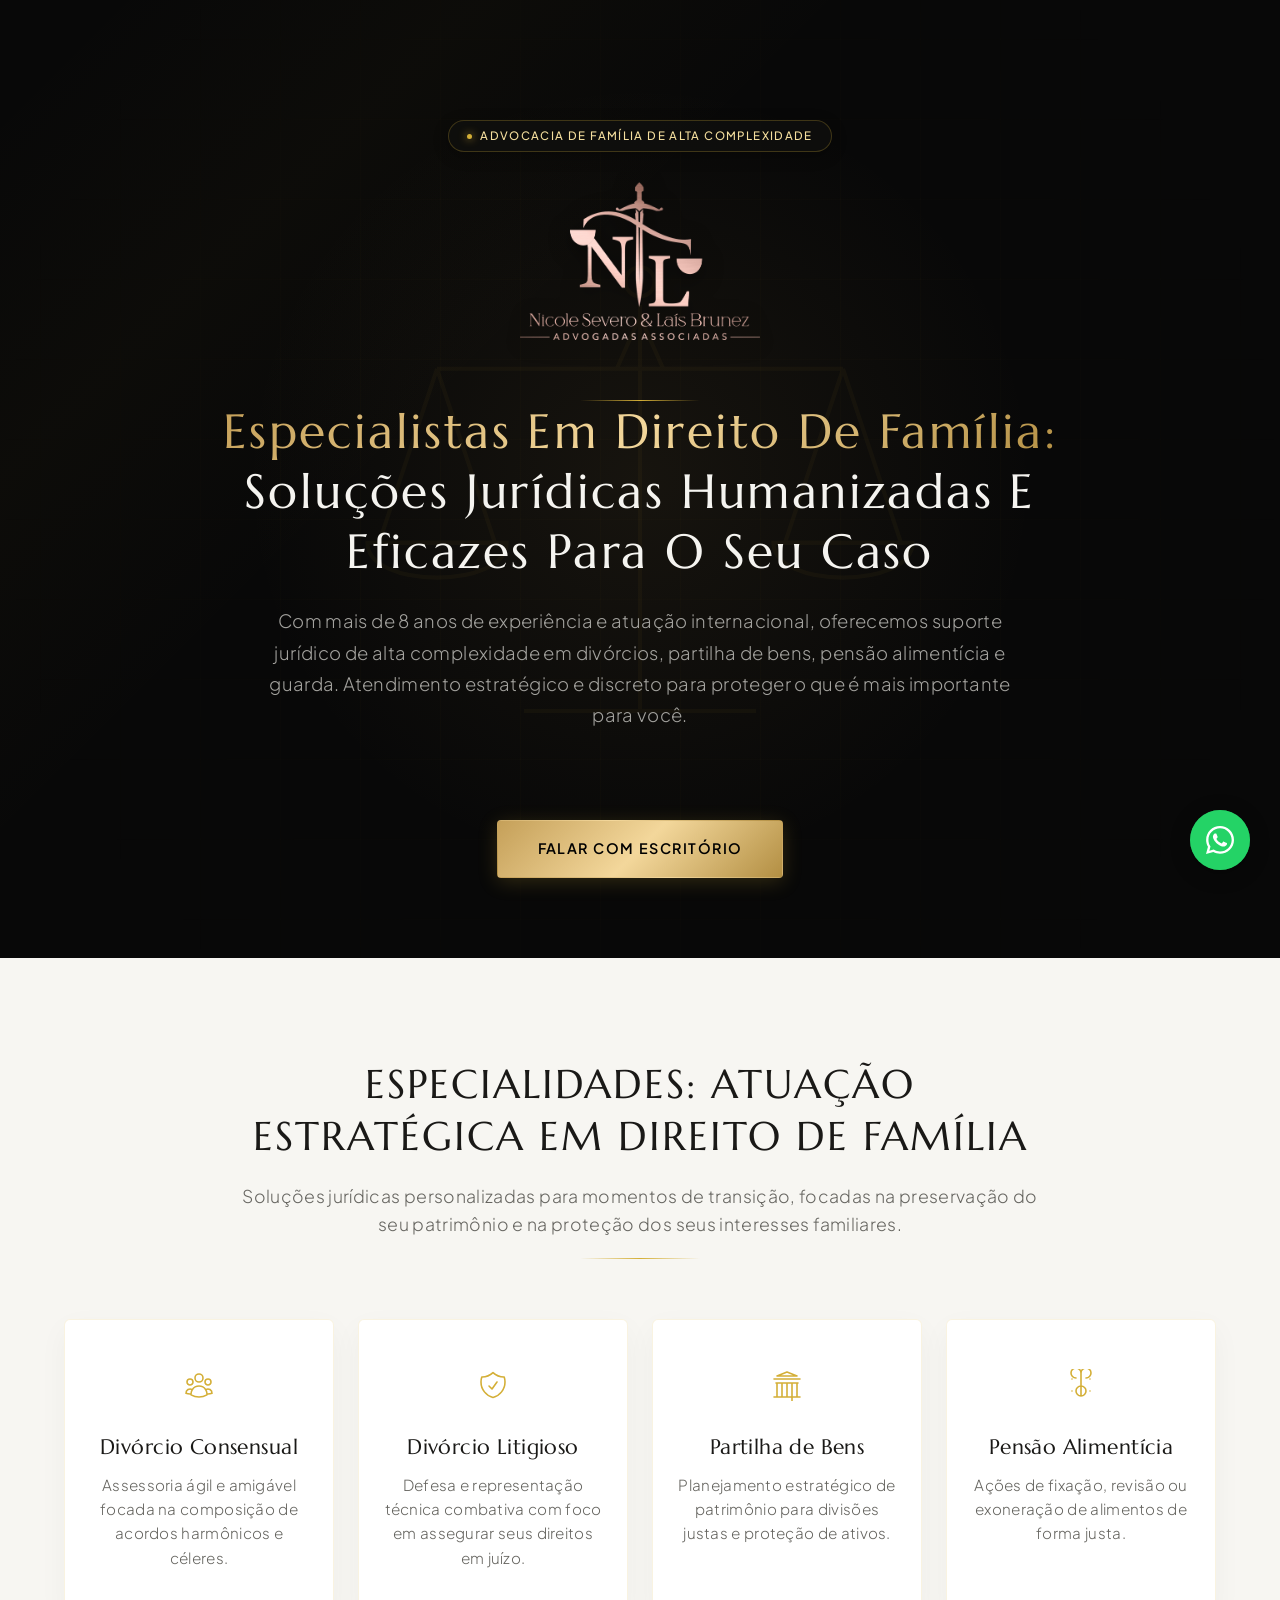
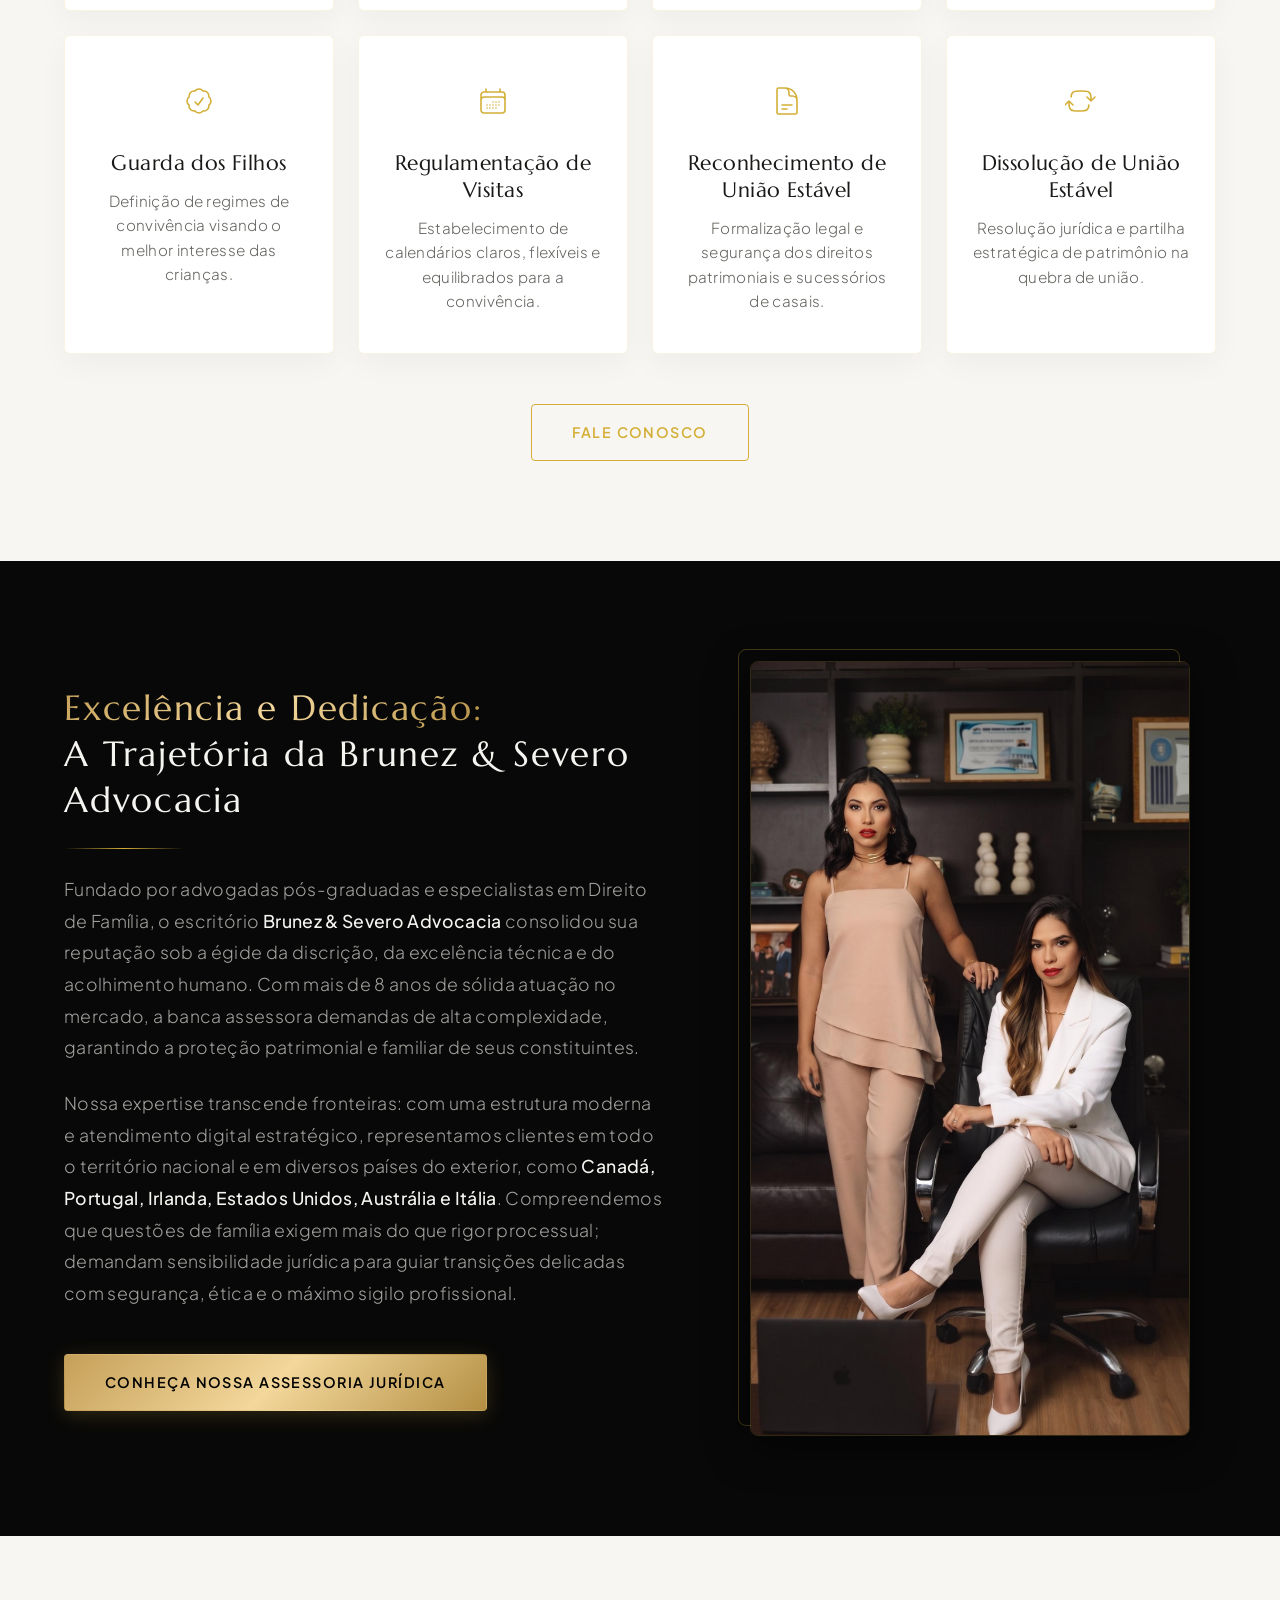
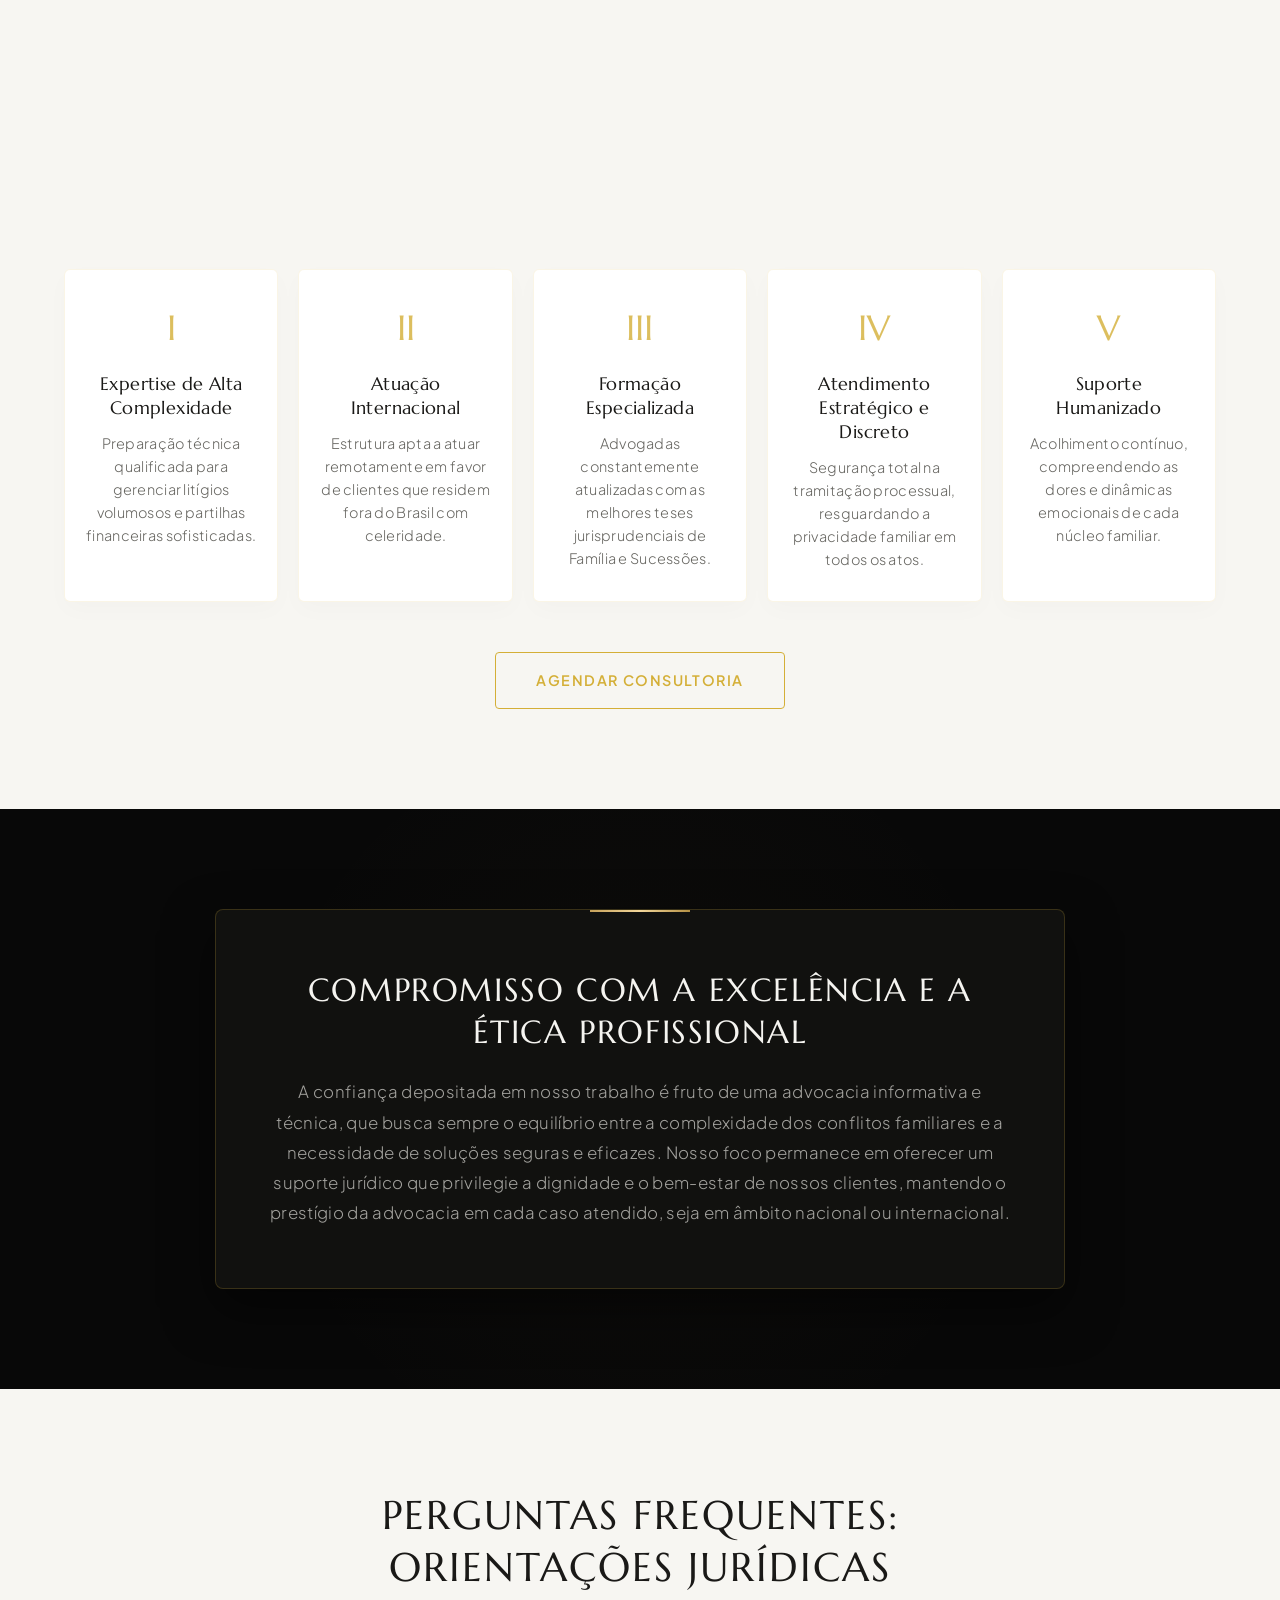
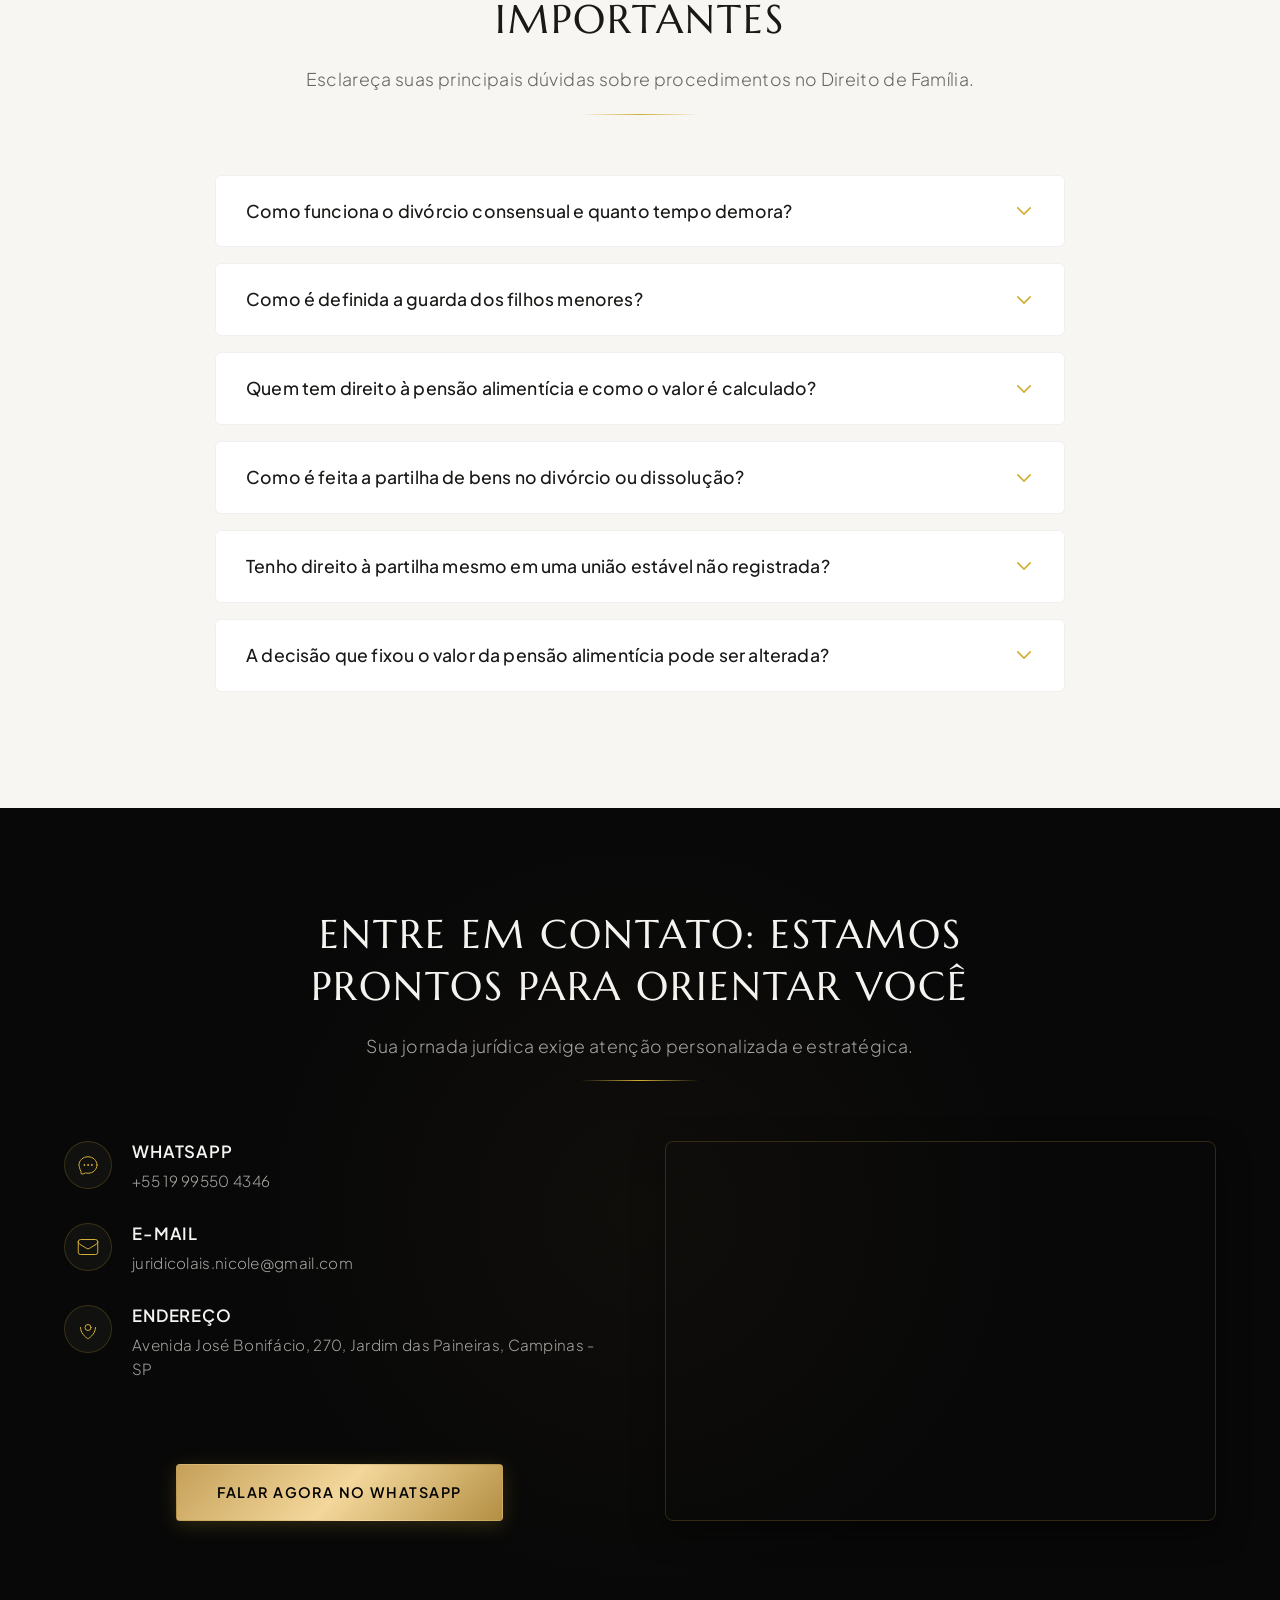
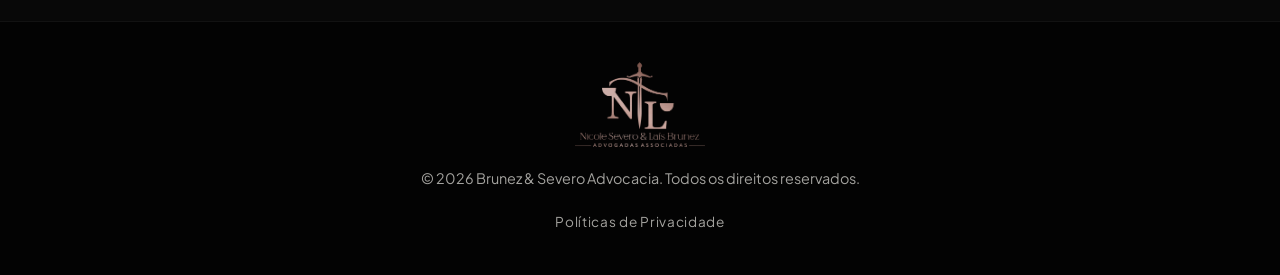
==== index.html @ 02da4830 "Add files via upload" ====
<!DOCTYPE html>
<html lang="pt-BR">
<head>
  <meta charset="UTF-8">
  <meta name="viewport" content="width=device-width, initial-scale=1.0, maximum-scale=5.0">
  <title>Brunez & Severo Advocacia | Especialistas em Direito de Família</title>
  
  <!-- SEO Metadata -->
  <meta name="description" content="Escritório de advocacia boutique Brunez & Severo. Especialistas em Direito de Família de alta complexidade. Atuação nacional e internacional em divórcios, partilha de bens, pensão e guarda. Atendimento estratégico e discreto.">
  <meta name="keywords" content="advocacia familia campinas, divorcio consensual, divorcio litigioso, partilha de bens, pensao alimenticia, guarda compartilhada, uniao estavel, bruneze e severo advocacia">
  <meta name="author" content="Brunez & Severo Advocacia">
  <meta name="robots" content="index, follow">
  
  <!-- Open Graph / Facebook -->
  <meta property="og:type" content="website">
  <meta property="og:url" content="https://brunezesevero.com.br/">
  <meta property="og:title" content="Brunez & Severo Advocacia | Especialistas em Direito de Família">
  <meta property="og:description" content="Assessoria jurídica premium e humanizada em Direito de Família. Proteção patrimonial, divórcios e guarda com atendimento estratégico e internacional.">
  <meta property="og:image" content="logo.png">

  <!-- Twitter -->
  <meta name="twitter:card" content="summary_large_image">
  <meta name="twitter:title" content="Brunez & Severo Advocacia | Especialistas em Direito de Família">
  <meta name="twitter:description" content="Assessoria jurídica premium e humanizada em Direito de Família. Proteção patrimonial, divórcios e guarda com atendimento estratégico e internacional.">
  <meta name="twitter:image" content="logo.png">

  <!-- Stylesheets -->
  <link rel="stylesheet" href="style.css">
  
  <!-- Favicon -->
  <link rel="icon" type="image/png" href="logo.png">
</head>
<body>

  <main>
    <!-- DOBRA 1: HERO (Fundo Escuro) -->
    <section class="hero-section section-dark" id="hero">
      <div class="hero-glow"></div>
      <div class="hero-grid"></div>
      <div class="hero-shiner"></div>
      
      <!-- Balança da Justiça minimalista em background -->
      <div class="hero-scale-container" aria-hidden="true">
        <svg class="hero-scale-svg" viewBox="0 0 100 100" fill="none" stroke="currentColor" xmlns="http://www.w3.org/2000/svg">
          <path d="M30 85 H70" />
          <path d="M50 85 V15" />
          <circle cx="50" cy="11" r="2.5" />
          <path d="M15 26 H85" />
          <path d="M46 26 L50 17 L54 26" />
          <!-- Left Scale -->
          <path d="M15 26 L5 56 H25 L15 26" />
          <path d="M3 56 C3 64, 27 64, 27 56 Z" />
          <!-- Right Scale -->
          <path d="M85 26 L75 56 H95 L85 26" />
          <path d="M73 56 C73 64, 97 64, 97 56 Z" />
        </svg>
      </div>

      <!-- Partículas douradas flutuando -->
      <div class="particles-container" aria-hidden="true">
        <div class="particle" style="left: 8%; width: 2.5px; height: 2.5px; animation-duration: 11s; animation-delay: 0s;"></div>
        <div class="particle" style="left: 18%; width: 3.5px; height: 3.5px; animation-duration: 14s; animation-delay: 1.5s;"></div>
        <div class="particle" style="left: 33%; width: 2px; height: 2px; animation-duration: 8s; animation-delay: 0.5s;"></div>
        <div class="particle" style="left: 48%; width: 3px; height: 3px; animation-duration: 12s; animation-delay: 4s;"></div>
        <div class="particle" style="left: 63%; width: 4.5px; height: 4.5px; animation-duration: 17s; animation-delay: 2.5s;"></div>
        <div class="particle" style="left: 78%; width: 2px; height: 2px; animation-duration: 9s; animation-delay: 0.2s;"></div>
        <div class="particle" style="left: 88%; width: 3.5px; height: 3.5px; animation-duration: 15s; animation-delay: 3.2s;"></div>
        <div class="particle" style="left: 13%; width: 2.5px; height: 2.5px; animation-duration: 10s; animation-delay: 5s;"></div>
        <div class="particle" style="left: 43%; width: 4px; height: 4px; animation-duration: 13s; animation-delay: 1s;"></div>
        <div class="particle" style="left: 73%; width: 3px; height: 3px; animation-duration: 14s; animation-delay: 6s;"></div>
      </div>
      
      <div class="container hero-content scroll-reveal">
        <div class="hero-badge">Advocacia de Família de Alta Complexidade</div>
        
        <img src="logo.png" alt="Logotipo Brunez & Severo Advocacia" class="hero-logo" width="240" height="240">
        
        <div class="premium-divider"></div>
        
        <h1 class="mt-4"><span class="gradient-text">Especialistas em Direito de Família:</span><br>Soluções Jurídicas Humanizadas e Eficazes para o Seu Caso</h1>
        
        <p class="hero-subheadline">
          Com mais de 8 anos de experiência e atuação internacional, oferecemos suporte jurídico de alta complexidade em divórcios, partilha de bens, pensão alimentícia e guarda. Atendimento estratégico e discreto para proteger o que é mais importante para você.
        </p>
        
        <div class="cta-container">
          <a href="https://api.whatsapp.com/send?phone=5519995504346&text=Ol%C3%A1,%20vim%20pelo%20Google%20e%20gostaria%20de%20falar%20com%20um%20especialista%20em%20Direito%20de%20Fam%C3%ADlia" class="btn-premium btn-gold" id="btn-hero-cta" target="_blank" rel="noopener">Falar com Escritório</a>
        </div>
      </div>
    </section>

    <!-- DOBRA 2: SERVIÇOS (Fundo Claro/Sutil) -->
    <section class="section-light" id="servicos">
      <div class="container">
        <div class="section-header scroll-reveal">
          <h2>Especialidades: Atuação Estratégica em Direito de Família</h2>
          <p>Soluções jurídicas personalizadas para momentos de transição, focadas na preservação do seu patrimônio e na proteção dos seus interesses familiares.</p>
          <div class="premium-divider"></div>
        </div>
        
        <div class="services-grid">
          <!-- Card 1: Divórcio Consensual -->
          <div class="card-premium scroll-reveal delay-100">
            <div class="card-icon" aria-hidden="true">
              <!-- Icone Handshake / Acordo -->
              <svg xmlns="http://www.w3.org/2000/svg" fill="none" viewBox="0 0 24 24" stroke="currentColor">
                <path stroke-linecap="round" stroke-linejoin="round" d="M18 18.72a9.094 9.094 0 003.741-.479 3 3 0 00-4.682-2.72m.94 3.198l.001.031c0 .225-.012.447-.037.666A11.944 11.944 0 0112 21c-2.17 0-4.207-.576-5.963-1.584A6.062 6.062 0 016 18.719m12 0a5.971 5.971 0 00-.941-3.197m0 0A5.995 5.995 0 0012 12.75a5.995 5.995 0 00-5.058 2.772m0 0a3 3 0 00-4.681 2.72 8.986 8.986 0 003.74.477m.94-3.197a5.971 5.971 0 00-.94 3.197M15 6.75a3 3 0 11-6 0 3 3 0 016 0zm6 3a2.25 2.25 0 11-4.5 0 2.25 2.25 0 014.5 0zm-13.5 0a2.25 2.25 0 11-4.5 0 2.25 2.25 0 014.5 0z" />
              </svg>
            </div>
            <h3>Divórcio Consensual</h3>
            <p>Assessoria ágil e amigável focada na composição de acordos harmônicos e céleres.</p>
          </div>
          
          <!-- Card 2: Divórcio Litigioso -->
          <div class="card-premium scroll-reveal delay-200">
            <div class="card-icon" aria-hidden="true">
              <!-- Icone Escudo / Combate -->
              <svg xmlns="http://www.w3.org/2000/svg" fill="none" viewBox="0 0 24 24" stroke="currentColor">
                <path stroke-linecap="round" stroke-linejoin="round" d="M9 12.75L11.25 15 15 9.75m-3-7.036A11.959 11.959 0 013.598 6 11.99 11.99 0 003 9.749c0 5.592 3.824 10.29 9 11.623 5.176-1.332 9-6.03 9-11.622 0-1.31-.21-2.571-.598-3.751A11.956 11.956 0 0112 2.714z" />
              </svg>
            </div>
            <h3>Divórcio Litigioso</h3>
            <p>Defesa e representação técnica combativa com foco em assegurar seus direitos em juízo.</p>
          </div>
          
          <!-- Card 3: Partilha de Bens -->
          <div class="card-premium scroll-reveal delay-300">
            <div class="card-icon" aria-hidden="true">
              <!-- Icone Patrimonio -->
              <svg xmlns="http://www.w3.org/2000/svg" fill="none" viewBox="0 0 24 24" stroke="currentColor">
                <path stroke-linecap="round" stroke-linejoin="round" d="M2.25 21h19.5m-18-10.5h16.5M2.25 7.5h19.5M4.5 21V10.5m15 10.5V10.5M8.25 21V10.5M12 21V10.5m3.75 21V10.5m3.75-5.25L12 2.25 4.5 5.25v.03H19.5v-.03z" />
              </svg>
            </div>
            <h3>Partilha de Bens</h3>
            <p>Planejamento estratégico de patrimônio para divisões justas e proteção de ativos.</p>
          </div>
          
          <!-- Card 4: Pensão Alimentícia -->
          <div class="card-premium scroll-reveal delay-400">
            <div class="card-icon" aria-hidden="true">
              <!-- Icone Balança de Direitos -->
              <svg xmlns="http://www.w3.org/2000/svg" fill="none" viewBox="0 0 24 24" stroke="currentColor">
                <path stroke-linecap="round" stroke-linejoin="round" d="M12 3v17.25m0-17.25a3.75 3.75 0 113.75 3.75M12 3a3.75 3.75 0 10-3.75 3.75M12 20.25a3.75 3.75 0 113.75-3.75M12 20.25a3.75 3.75 0 10-3.75-3.75M18.75 7.5h.008v.008h-.008V7.5zm0 9h.008v.008h-.008v-.008zM5.25 7.5h.008v.008H5.25V7.5zm0 9h.008v.008H5.25v-.008z" />
              </svg>
            </div>
            <h3>Pensão Alimentícia</h3>
            <p>Ações de fixação, revisão ou exoneração de alimentos de forma justa.</p>
          </div>
          
          <!-- Card 5: Guarda dos Filhos -->
          <div class="card-premium scroll-reveal delay-100">
            <div class="card-icon" aria-hidden="true">
              <!-- Icone Guarda / Protecao -->
              <svg xmlns="http://www.w3.org/2000/svg" fill="none" viewBox="0 0 24 24" stroke="currentColor">
                <path stroke-linecap="round" stroke-linejoin="round" d="M9 12.75L11.25 15 15 9.75M21 12c0 1.268-.63 2.39-1.593 3.068a3.745 3.745 0 01-1.043 3.296 3.745 3.745 0 01-3.296 1.043A3.745 3.745 0 0112 21c-1.268 0-2.39-.63-3.068-1.593a3.746 3.746 0 01-3.296-1.043 3.745 3.745 0 01-1.043-3.296A3.745 3.745 0 013 12c0-1.268.63-2.39 1.593-3.068a3.745 3.745 0 011.043-3.296 3.746 3.746 0 013.296-1.043A3.746 3.746 0 0112 3c1.268 0 2.39.63 3.068 1.593a3.746 3.746 0 013.296 1.043 3.746 3.746 0 011.043 3.296A3.745 3.745 0 0121 12z" />
              </svg>
            </div>
            <h3>Guarda dos Filhos</h3>
            <p>Definição de regimes de convivência visando o melhor interesse das crianças.</p>
          </div>
          
          <!-- Card 6: Regulamentação de Visitas -->
          <div class="card-premium scroll-reveal delay-200">
            <div class="card-icon" aria-hidden="true">
              <!-- Icone Calendario -->
              <svg xmlns="http://www.w3.org/2000/svg" fill="none" viewBox="0 0 24 24" stroke="currentColor">
                <path stroke-linecap="round" stroke-linejoin="round" d="M6.75 3v2.25M17.25 3v2.25M3 18.75V7.5a2.25 2.25 0 012.25-2.25h13.5A2.25 2.25 0 0121 7.5v11.25m-18 0A2.25 2.25 0 005.25 21h13.5A2.25 2.25 0 0021 18.75m-18 0v-7.5A2.25 2.25 0 015.25 9h13.5A2.25 2.25 0 0121 11.25v7.5m-9-6h.008v.008H12v-.008zM12 15h.008v.008H12V15zm0 2.25h.008v.008H12v-.008zM9.75 15h.008v.008H9.75V15zm0 2.25h.008v.008H9.75v-.008zM7.5 15h.008v.008H7.5V15zm0 2.25h.008v.008H7.5v-.008zm6.75-4.5h.008v.008h-.008v-.008zm0 2.25h.008v.008h-.008V15zm0 2.25h.008v.008h-.008v-.008zm2.25-4.5h.008v.008H16.5v-.008zm0 2.25h.008v.008H16.5V15z" />
              </svg>
            </div>
            <h3>Regulamentação de Visitas</h3>
            <p>Estabelecimento de calendários claros, flexíveis e equilibrados para a convivência.</p>
          </div>
          
          <!-- Card 7: Reconhecimento de União Estável -->
          <div class="card-premium scroll-reveal delay-300">
            <div class="card-icon" aria-hidden="true">
              <!-- Icone Documento Dourado -->
              <svg xmlns="http://www.w3.org/2000/svg" fill="none" viewBox="0 0 24 24" stroke="currentColor">
                <path stroke-linecap="round" stroke-linejoin="round" d="M19.5 14.25v-2.625a3.375 3.375 0 00-3.375-3.375h-1.5A1.125 1.125 0 0113.5 7.125v-1.5a3.375 3.375 0 00-3.375-3.375H8.25m0 12.75h7.5m-7.5 3H12M10.5 2.25H5.625c-.621 0-1.125.504-1.125 1.125v17.25c0 .621.504 1.125 1.125 1.125h12.75c.621 0 1.125-.504 1.125-1.125V11.25a9 9 0 00-9-9z" />
              </svg>
            </div>
            <h3>Reconhecimento de União Estável</h3>
            <p>Formalização legal e segurança dos direitos patrimoniais e sucessórios de casais.</p>
          </div>
          
          <!-- Card 8: Dissolução de União Estável -->
          <div class="card-premium scroll-reveal delay-400">
            <div class="card-icon" aria-hidden="true">
              <!-- Icone Documento Divisao -->
              <svg xmlns="http://www.w3.org/2000/svg" fill="none" viewBox="0 0 24 24" stroke="currentColor">
                <path stroke-linecap="round" stroke-linejoin="round" d="M19.5 12c0-1.232-.046-2.453-.138-3.662a4.006 4.006 0 00-3.7-3.7 48.656 48.656 0 00-7.324 0 4.006 4.006 0 00-3.7 3.7c-.017.22-.032.441-.046.662M19.5 12l3-3m-3 3l-3-3M3 12c0 1.232.046 2.453.138 3.662a4.006 4.006 0 003.7 3.7 48.656 48.656 0 007.324 0 4.006 4.006 0 003.7-3.7c.017-.22.032-.441.046-.662M3 12l-3 3m3-3l3 3" />
              </svg>
            </div>
            <h3>Dissolução de União Estável</h3>
            <p>Resolução jurídica e partilha estratégica de patrimônio na quebra de união.</p>
          </div>
        </div>
        
        <div class="cta-container scroll-reveal">
          <a href="https://api.whatsapp.com/send?phone=5519995504346&text=Ol%C3%A1,%20vim%20pelo%20Google%20e%20gostaria%20de%20falar%20com%20um%20especialista%20em%20Direito%20de%20Fam%C3%ADlia" class="btn-premium btn-outline-gold" id="btn-servicos-cta" target="_blank" rel="noopener">Fale Conosco</a>
        </div>
      </div>
    </section>

    <!-- DOBRA 3: SOBRE O ESCRITÓRIO (Fundo Escuro) -->
    <section class="section-dark" id="sobre">
      <div class="container">
        <div class="about-wrapper">
          <div class="about-text scroll-reveal">
            <h2 class="text-left" style="text-align: left; font-size: 2.2rem; margin-bottom: 24px;">
              <span class="gradient-text">Excelência e Dedicação:</span><br>A Trajetória da Brunez & Severo Advocacia
            </h2>
            <div class="premium-divider" style="margin-left: 0;"></div>
            <br>
            <p>
              Fundado por advogadas pós-graduadas e especialistas em Direito de Família, o escritório <strong>Brunez & Severo Advocacia</strong> consolidou sua reputação sob a égide da discrição, da excelência técnica e do acolhimento humano. Com mais de 8 anos de sólida atuação no mercado, a banca assessora demandas de alta complexidade, garantindo a proteção patrimonial e familiar de seus constituintes.
            </p>
            <p>
              Nossa expertise transcende fronteiras: com uma estrutura moderna e atendimento digital estratégico, representamos clientes em todo o território nacional e em diversos países do exterior, como <strong>Canadá, Portugal, Irlanda, Estados Unidos, Austrália e Itália</strong>. Compreendemos que questões de família exigem mais do que rigor processual; demandam sensibilidade jurídica para guiar transições delicadas com segurança, ética e o máximo sigilo profissional.
            </p>
            
            <a href="https://api.whatsapp.com/send?phone=5519995504346&text=Ol%C3%A1,%20vim%20pelo%20Google%20e%20gostaria%20de%20falar%20com%20um%20especialista%20em%20Direito%20de%20Fam%C3%ADlia" class="btn-premium btn-gold" id="btn-sobre-cta" style="margin-top: 20px;" target="_blank" rel="noopener">Conheça Nossa Assessoria Jurídica</a>
          </div>
          
          <div class="about-image-container scroll-reveal">
            <div class="about-image-frame">
              <img src="advogadas.png" alt="Foto das advogadas Dra. Nicole Severo e Dra. Laís Brunez" loading="lazy">
            </div>
          </div>
        </div>
      </div>
    </section>

    <!-- DOBRA 4: DIFERENCIAIS (Fundo Claro/Sutil) -->
    <section class="section-light" id="diferenciais">
      <div class="container">
        <div class="section-header scroll-reveal">
          <h2>Por que escolher a Brunez & Severo Advocacia?</h2>
          <p>Uma estrutura focada na excelência, discrição e agilidade.</p>
          <div class="premium-divider"></div>
        </div>
        
        <div class="differentials-grid">
          <!-- Item 1: Expertise de Alta Complexidade -->
          <div class="differential-card scroll-reveal delay-100">
            <span class="diff-number" aria-hidden="true">I</span>
            <h3>Expertise de Alta Complexidade</h3>
            <p>Preparação técnica qualificada para gerenciar litígios volumosos e partilhas financeiras sofisticadas.</p>
          </div>
          
          <!-- Item 2: Atuação Internacional -->
          <div class="differential-card scroll-reveal delay-200">
            <span class="diff-number" aria-hidden="true">II</span>
            <h3>Atuação Internacional</h3>
            <p>Estrutura apta a atuar remotamente em favor de clientes que residem fora do Brasil com celeridade.</p>
          </div>
          
          <!-- Item 3: Formação Especializada -->
          <div class="differential-card scroll-reveal delay-300">
            <span class="diff-number" aria-hidden="true">III</span>
            <h3>Formação Especializada</h3>
            <p>Advogadas constantemente atualizadas com as melhores teses jurisprudenciais de Família e Sucessões.</p>
          </div>
          
          <!-- Item 4: Atendimento Discreto -->
          <div class="differential-card scroll-reveal delay-400">
            <span class="diff-number" aria-hidden="true">IV</span>
            <h3>Atendimento Estratégico e Discreto</h3>
            <p>Segurança total na tramitação processual, resguardando a privacidade familiar em todos os atos.</p>
          </div>
          
          <!-- Item 5: Suporte Humanizado -->
          <div class="differential-card scroll-reveal delay-500">
            <span class="diff-number" aria-hidden="true">V</span>
            <h3>Suporte Humanizado</h3>
            <p>Acolhimento contínuo, compreendendo as dores e dinâmicas emocionais de cada núcleo familiar.</p>
          </div>
        </div>
        
        <div class="cta-container scroll-reveal">
          <a href="https://api.whatsapp.com/send?phone=5519995504346&text=Ol%C3%A1,%20vim%20pelo%20Google%20e%20gostaria%20de%20falar%20com%20um%20especialista%20em%20Direito%20de%20Fam%C3%ADlia" class="btn-premium btn-outline-gold" id="btn-diferenciais-cta" target="_blank" rel="noopener">Agendar Consultoria</a>
        </div>
      </div>
    </section>

    <!-- DOBRA 5: PROVA SOCIAL (Fundo Escuro) -->
    <section class="social-proof-section section-dark" id="prova-social">
      <div class="hero-glow" style="opacity: 0.4;"></div>
      <div class="container social-proof-content scroll-reveal">
        <div class="manifesto-box">
          <h2>Compromisso com a Excelência e a Ética Profissional</h2>
          <p>
            A confiança depositada em nosso trabalho é fruto de uma advocacia informativa e técnica, que busca sempre o equilíbrio entre a complexidade dos conflitos familiares e a necessidade de soluções seguras e eficazes. Nosso foco permanece em oferecer um suporte jurídico que privilegie a dignidade e o bem-estar de nossos clientes, mantendo o prestígio da advocacia em cada caso atendido, seja em âmbito nacional ou internacional.
          </p>
        </div>
      </div>
    </section>

    <!-- DOBRA 6: FAQ (Fundo Claro/Sutil) -->
    <section class="section-light" id="faq">
      <div class="container">
        <div class="section-header scroll-reveal">
          <h2>Perguntas Frequentes: Orientações Jurídicas Importantes</h2>
          <p>Esclareça suas principais dúvidas sobre procedimentos no Direito de Família.</p>
          <div class="premium-divider"></div>
        </div>
        
        <div class="faq-container">
          <!-- FAQ 1 -->
          <div class="faq-item scroll-reveal delay-100">
            <button class="faq-trigger" aria-expanded="false" id="faq-q1">
              <h3>Como funciona o divórcio consensual e quanto tempo demora?</h3>
              <div class="faq-icon-wrapper" aria-hidden="true">
                <svg xmlns="http://www.w3.org/2000/svg" fill="none" viewBox="0 0 24 24" stroke="currentColor">
                  <path stroke-linecap="round" stroke-linejoin="round" d="M19.5 8.25l-7.5 7.5-7.5-7.5" />
                </svg>
              </div>
            </button>
            <div class="faq-answer" aria-labelledby="faq-q1">
              <div class="faq-answer-inner">
                <div class="faq-answer-content">
                  O divórcio consensual (quando há pleno acordo entre o casal sobre a divisão e termos) pode ser realizado extrajudicialmente diretamente em Cartório de Notas de forma célere, levando pouquíssimos dias, contanto que o casal não possua filhos menores de idade ou incapazes. Caso existam filhos menores, a homologação precisará ser feita judicialmente (por meio do Ministério Público), o que costuma tramitar em prazos curtos por ser de comum acordo.
                </div>
              </div>
            </div>
          </div>
          
          <!-- FAQ 2 -->
          <div class="faq-item scroll-reveal delay-200">
            <button class="faq-trigger" aria-expanded="false" id="faq-q2">
              <h3>Como é definida a guarda dos filhos menores?</h3>
              <div class="faq-icon-wrapper" aria-hidden="true">
                <svg xmlns="http://www.w3.org/2000/svg" fill="none" viewBox="0 0 24 24" stroke="currentColor">
                  <path stroke-linecap="round" stroke-linejoin="round" d="M19.5 8.25l-7.5 7.5-7.5-7.5" />
                </svg>
              </div>
            </button>
            <div class="faq-answer" aria-labelledby="faq-q2">
              <div class="faq-answer-inner">
                <div class="faq-answer-content">
                  No Brasil, a regra geral é a aplicação da guarda compartilhada, modelo onde ambos os genitores tomam decisões comuns sobre a criação, educação e saúde do menor, independente de quem resida na casa principal. A guarda unilateral (exclusiva a um dos genitores) é adotada de forma excepcional, quando um dos genitores expressa desinteresse ou em casos graves onde seja comprovado o prejuízo ao bem-estar do menor.
                </div>
              </div>
            </div>
          </div>
          
          <!-- FAQ 3 -->
          <div class="faq-item scroll-reveal delay-300">
            <button class="faq-trigger" aria-expanded="false" id="faq-q3">
              <h3>Quem tem direito à pensão alimentícia e como o valor é calculado?</h3>
              <div class="faq-icon-wrapper" aria-hidden="true">
                <svg xmlns="http://www.w3.org/2000/svg" fill="none" viewBox="0 0 24 24" stroke="currentColor">
                  <path stroke-linecap="round" stroke-linejoin="round" d="M19.5 8.25l-7.5 7.5-7.5-7.5" />
                </svg>
              </div>
            </button>
            <div class="faq-answer" aria-labelledby="faq-q3">
              <div class="faq-answer-inner">
                <div class="faq-answer-content">
                  Filhos menores de idade possuem direito presumido à pensão alimentícia. Ex-cônjuges ou ex-companheiros também podem pleitear os alimentos por período temporário, caso comprovem dependência financeira direta da outra parte e impossibilidade momentânea de inserção no mercado de trabalho. O valor é calculado de forma individual, ponderando o binômio "Necessidade" do alimentando contra "Possibilidade" do alimentante, não existindo um percentual pré-definido em lei (como os comuns boatos de 30%).
                </div>
              </div>
            </div>
          </div>
          
          <!-- FAQ 4 -->
          <div class="faq-item scroll-reveal delay-100">
            <button class="faq-trigger" aria-expanded="false" id="faq-q4">
              <h3>Como é feita a partilha de bens no divórcio ou dissolução?</h3>
              <div class="faq-icon-wrapper" aria-hidden="true">
                <svg xmlns="http://www.w3.org/2000/svg" fill="none" viewBox="0 0 24 24" stroke="currentColor">
                  <path stroke-linecap="round" stroke-linejoin="round" d="M19.5 8.25l-7.5 7.5-7.5-7.5" />
                </svg>
              </div>
            </button>
            <div class="faq-answer" aria-labelledby="faq-q4">
              <div class="faq-answer-inner">
                <div class="faq-answer-content">
                  A partilha dos bens obedece ao regime de bens definido antes da união ou casamento. Sob a Comunhão Parcial de Bens (que é o regime padrão brasileiro se nada for expressamente acordado), todo patrimônio adquirido de forma onerosa durante o casamento deve ser dividido igualmente (50% para cada), excluindo-se bens que cada um possuía antes da união, heranças e doações pessoais.
                </div>
              </div>
            </div>
          </div>
          
          <!-- FAQ 5 -->
          <div class="faq-item scroll-reveal delay-200">
            <button class="faq-trigger" aria-expanded="false" id="faq-q5">
              <h3>Tenho direito à partilha mesmo em uma união estável não registrada?</h3>
              <div class="faq-icon-wrapper" aria-hidden="true">
                <svg xmlns="http://www.w3.org/2000/svg" fill="none" viewBox="0 0 24 24" stroke="currentColor">
                  <path stroke-linecap="round" stroke-linejoin="round" d="M19.5 8.25l-7.5 7.5-7.5-7.5" />
                </svg>
              </div>
            </button>
            <div class="faq-answer" aria-labelledby="faq-q5">
              <div class="faq-answer-inner">
                <div class="faq-answer-content">
                  Sim. Se a relação cumpria os requisitos legais de convivência pública, contínua, duradoura e estabelecida com objetivo de constituição de família, ela é equiparada ao regime da comunhão parcial de bens. Nesse cenário, o parceiro tem pleno direito à meação dos bens adquiridos conjuntamente e onerosamente no período, sendo necessário proceder com a ação de Reconhecimento e Dissolução de União Estável.
                </div>
              </div>
            </div>
          </div>
          
          <!-- FAQ 6 -->
          <div class="faq-item scroll-reveal delay-300">
            <button class="faq-trigger" aria-expanded="false" id="faq-q6">
              <h3>A decisão que fixou o valor da pensão alimentícia pode ser alterada?</h3>
              <div class="faq-icon-wrapper" aria-hidden="true">
                <svg xmlns="http://www.w3.org/2000/svg" fill="none" viewBox="0 0 24 24" stroke="currentColor">
                  <path stroke-linecap="round" stroke-linejoin="round" d="M19.5 8.25l-7.5 7.5-7.5-7.5" />
                </svg>
              </div>
            </button>
            <div class="faq-answer" aria-labelledby="faq-q6">
              <div class="faq-answer-inner">
                <div class="faq-answer-content">
                  Sim. A decisão judicial ou extrajudicial de alimentos nunca é imutável. Caso haja alteração substancial na capacidade financeira do alimentante (como demissão, redução salarial relevante) ou nas necessidades do alimentando (como o surgimento de gastos com saúde/educação), é plenamente possível acionar o Judiciário através de uma Ação Revisional de Alimentos para majorar, minorar ou exonerar o valor anteriormente estipulado.
                </div>
              </div>
            </div>
          </div>
        </div>
      </div>
    </section>

    <!-- DOBRA 7: CONTATO E LOCALIZAÇÃO (Fundo Escuro) -->
    <section class="section-dark" id="contato">
      <div class="hero-glow" style="opacity: 0.5;"></div>
      <div class="container">
        <div class="section-header scroll-reveal">
          <h2>Entre em Contato: Estamos Prontos para Orientar Você</h2>
          <p>Sua jornada jurídica exige atenção personalizada e estratégica.</p>
          <div class="premium-divider"></div>
        </div>
        
        <div class="contact-grid">
          <!-- Canais de Contato -->
          <div class="contact-info scroll-reveal">
            <div class="contact-list">
              <!-- WhatsApp -->
              <a href="https://api.whatsapp.com/send?phone=5519995504346&text=Ol%C3%A1,%20vim%20pelo%20Google%20e%20gostaria%20de%20falar%20com%20um%20especialista%20em%20Direito%20de%20Fam%C3%ADlia" class="contact-item" target="_blank" rel="noopener" id="contact-whatsapp">
                <div class="contact-icon">
                  <svg xmlns="http://www.w3.org/2000/svg" fill="none" viewBox="0 0 24 24" stroke="currentColor" style="width: 24px; height: 24px;">
                    <path stroke-linecap="round" stroke-linejoin="round" d="M8.625 12a.375.375 0 11-.75 0 .375.375 0 01.75 0zm0 0H8.25m4.125 0a.375.375 0 11-.75 0 .375.375 0 01.75 0zm0 0H12m4.125 0a.375.375 0 11-.75 0 .375.375 0 01.75 0zm0 0h-.375M21 12c0 4.556-4.03 8.25-9 8.25a9.764 9.764 0 01-2.555-.337A5.972 5.972 0 015.41 20.97a5.969 5.969 0 01-.474-2.83 9.48 9.48 0 01-1.34-3.344C3.153 13.786 3 12.896 3 12c0-4.556 4.03-8.25 9-8.25s9 3.694 9 8.25z" />
                  </svg>
                </div>
                <div class="contact-details">
                  <h3>WhatsApp</h3>
                  <p>+55 19 99550 4346</p>
                </div>
              </a>
              
              <!-- E-mail -->
              <a href="mailto:juridicolais.nicole@gmail.com" class="contact-item" id="contact-email">
                <div class="contact-icon">
                  <svg xmlns="http://www.w3.org/2000/svg" fill="none" viewBox="0 0 24 24" stroke="currentColor" style="width: 24px; height: 24px;">
                    <path stroke-linecap="round" stroke-linejoin="round" d="M21.75 6.75v10.5a2.25 2.25 0 01-2.25 2.25h-15a2.25 2.25 0 01-2.25-2.25V6.75m19.5 0A2.25 2.25 0 0019.5 4.5h-15a2.25 2.25 0 00-2.25 2.25m19.5 0v.243a2.25 2.25 0 01-1.07 1.916l-7.5 4.615a2.25 2.25 0 01-2.36 0L3.32 8.91a2.25 2.25 0 01-1.07-1.916V6.75" />
                  </svg>
                </div>
                <div class="contact-details">
                  <h3>E-mail</h3>
                  <p>juridicolais.nicole@gmail.com</p>
                </div>
              </a>
              
              <!-- Localização / Maps -->
              <a href="https://maps.google.com/?q=Avenida+Jos%C3%A9+Bonif%C3%A1cio,+270,+Jardim+das+Paineiras,+Campinas+-+SP" class="contact-item" target="_blank" rel="noopener" id="contact-maps">
                <div class="contact-icon">
                  <svg xmlns="http://www.w3.org/2000/svg" fill="none" viewBox="0 0 24 24" stroke="currentColor" style="width: 24px; height: 24px;">
                    <path stroke-linecap="round" stroke-linejoin="round" d="M15 10.5a3 3 0 11-6 0 3 3 0 016 0z" />
                    <path stroke-linecap="round" stroke-linejoin="round" d="M19.5 10.5c0 7.142-7.5 11.25-7.5 11.25s-7.5-4.108-7.5-11.25gC4.5 6.358 8.142 3 12.5 3s8 3.358 8 7.5z" />
                  </svg>
                </div>
                <div class="contact-details">
                  <h3>Endereço</h3>
                  <p>Avenida José Bonifácio, 270, Jardim das Paineiras, Campinas - SP</p>
                </div>
              </a>
            </div>
            
            <div class="cta-container">
              <a href="https://api.whatsapp.com/send?phone=5519995504346&text=Ol%C3%A1,%20vim%20pelo%20Google%20e%20gostaria%20de%20falar%20com%20um%20especialista%20em%20Direito%20de%20Fam%C3%ADlia" class="btn-premium btn-gold" target="_blank" rel="noopener" id="btn-whatsapp-cta">Falar Agora no WhatsApp</a>
            </div>
          </div>
          
          <!-- Mapa Interativo -->
          <div class="map-container scroll-reveal">
            <iframe 
              src="https://www.google.com/maps/embed?pb=!1m18!1m12!1m3!1d3674.8876404173873!2d-47.0425667!3d-22.8990666!2m3!1f0!2f0!3f0!3m2!1i1024!2i768!4f13.1!3m3!1m2!1s0x94c8c5e2efd978a3%3A0x6b1cf9ad27bf14e5!2sAv.%20Jos%C3%A9%20Bonif%C3%A1cio%2C%20270%20-%20Jardim%20das%20Paineiras%2C%20Campinas%20-%20SP%2C%2013092-305!5e0!3m2!1spt-BR!2sbr!4v1700000000000!5m2!1spt-BR!2sbr" 
              allowfullscreen="" 
              loading="lazy" 
              referrerpolicy="no-referrer-when-downgrade"
              title="Localização do escritório Brunez & Severo Advocacia no Google Maps">
            </iframe>
          </div>
        </div>
      </div>
    </section>
  </main>

  <!-- RODAPÉ -->
  <footer>
    <div class="container footer-content">
      <img src="logo.png" alt="Logo Brunez & Severo" class="footer-logo" width="130" height="130" loading="lazy">
      <div class="footer-copy">
        &copy; 2026 Brunez & Severo Advocacia. Todos os direitos reservados.
      </div>
      <div class="footer-links">
        <a href="politicas-de-privacidade.html" target="_blank" id="link-privacy-policy">Políticas de Privacidade</a>
      </div>
    </div>
  </footer>

  <!-- Botão Flutuante Fixo de WhatsApp -->
  <a href="https://api.whatsapp.com/send?phone=5519995504346&text=Ol%C3%A1,%20vim%20pelo%20Google%20e%20gostaria%20de%20falar%20com%20um%20especialista%20em%20Direito%20de%20Fam%C3%ADlia" class="whatsapp-fixed" target="_blank" rel="noopener" aria-label="Fale conosco via WhatsApp" id="floating-whatsapp">
    <svg xmlns="http://www.w3.org/2000/svg" viewBox="0 0 448 512" fill="currentColor">
      <!-- SVG WhatsApp Path -->
      <path d="M380.9 97.1C339 55.1 283.2 32 223.9 32c-122.4 0-222 99.6-222 222 0 39.1 10.2 77.3 29.6 111L0 480l117.7-30.9c32.4 17.7 68.9 27 106.1 27h.1c122.3 0 224.1-99.6 224.1-222 0-59.3-25.2-115-67.1-157zm-157 341.6c-33.2 0-65.7-8.9-94-25.7l-6.7-4-69.8 18.3L72 359.2l-4.4-7c-18.5-29.4-28.2-63.3-28.2-98.2 0-101.7 82.8-184.5 184.6-184.5 49.3 0 95.6 19.2 130.4 54.1 34.8 34.9 56.2 81.2 56.1 130.5 0 101.8-84.9 184.6-186.6 184.6zm101.2-138.2c-5.5-2.8-32.8-16.2-37.9-18-5.1-1.9-8.8-2.8-12.5 2.8-3.7 5.6-14.3 18-17.6 21.8-3.2 3.7-6.5 4.2-12 1.4-32.6-16.3-54-29.1-75.5-66-5.7-9.8 5.7-9.1 16.3-30.3 1.8-3.7.9-6.9-.5-9.7-1.4-2.8-12.5-30.1-17.1-41.2-4.5-10.8-9.1-9.3-12.5-9.5-3.2-.2-6.9-.2-10.6-.2-3.7 0-9.7 1.4-14.8 6.9-5.1 5.6-19.4 19-19.4 46.3 0 27.3 19.9 53.7 22.6 57.4 2.8 3.7 39.1 59.7 94.8 83.8 35.2 15.2 49 16.5 66.6 13.9 10.7-1.6 32.8-13.4 37.4-26.4 4.6-13 4.6-24.1 3.2-26.4-1.3-2.5-5-3.9-10.5-6.6z"/>
    </svg>
  </a>

  <!-- Scripts -->
  <script src="script.js"></script>
</body>
</html>
---- style.css ----
@import url('https://fonts.googleapis.com/css2?family=Marcellus&family=Plus+Jakarta+Sans:wght@300;400;500;600;700&display=swap');

:root {
  /* Cores - Design High Premium */
  --bg-dark: #080808;
  --bg-dark-card: #11110f;
  --bg-light: #f7f6f2;
  --bg-light-card: #ffffff;
  
  --gold-primary: #d4af37;
  --gold-light: #f5df9e;
  --gold-dark: #aa842c;
  --gold-gradient: linear-gradient(135deg, #c5a059 0%, #f3d79b 50%, #b38f43 100%);
  --gold-glow: rgba(212, 175, 55, 0.15);
  
  --text-light: #f5f4f0;
  --text-muted-light: #a3a29e;
  --text-dark: #1a1917;
  --text-muted-dark: #666560;
  
  --border-gold: rgba(212, 175, 55, 0.2);
  --border-gold-hover: rgba(212, 175, 55, 0.6);
  --border-light: rgba(0, 0, 0, 0.06);
  --border-dark: rgba(255, 255, 255, 0.06);
  
  --transition-smooth: all 0.6s cubic-bezier(0.16, 1, 0.3, 1);
  --transition-fast: all 0.3s ease;
  
  --font-serif: 'Marcellus', serif;
  --font-sans: 'Plus Jakarta Sans', sans-serif;
}

/* Reset Geral */
* {
  margin: 0;
  padding: 0;
  box-sizing: border-box;
  outline: none;
}

html {
  scroll-behavior: smooth;
  font-size: 16px;
  -webkit-font-smoothing: antialiased;
}

body {
  font-family: var(--font-sans);
  background-color: var(--bg-dark);
  color: var(--text-light);
  overflow-x: hidden;
  line-height: 1.6;
}

/* Container */
.container {
  width: 100%;
  max-width: 1200px;
  margin: 0 auto;
  padding: 0 24px;
}

/* Transições e Contraste de Seções */
section {
  padding: 100px 0;
  position: relative;
  overflow: hidden;
}

.section-dark {
  background-color: var(--bg-dark);
  color: var(--text-light);
}

.section-light {
  background-color: var(--bg-light);
  color: var(--text-dark);
}

/* Tipografia */
h1, h2, h3, h4, h5, h6 {
  font-family: var(--font-serif);
  font-weight: 400;
  letter-spacing: 0.05em;
  line-height: 1.3;
  text-align: center;
}

.gradient-text {
  background: var(--gold-gradient);
  -webkit-background-clip: text;
  -webkit-text-fill-color: transparent;
  display: inline-block;
}

p {
  font-weight: 300;
  letter-spacing: 0.02em;
}

/* Cabeçalhos de Seção */
.section-header {
  margin-bottom: 60px;
  text-align: center;
  max-width: 800px;
  margin-left: auto;
  margin-right: auto;
}

.section-header h2 {
  font-size: 2.5rem;
  margin-bottom: 20px;
  text-transform: uppercase;
}

.section-light .section-header h2 {
  color: var(--text-dark);
}

.section-header p {
  font-size: 1.1rem;
}

.section-light .section-header p {
  color: var(--text-muted-dark);
}

.section-dark .section-header p {
  color: var(--text-muted-light);
}

/* Divisores Premium */
.premium-divider {
  width: 120px;
  height: 1px;
  background: linear-gradient(90deg, transparent, var(--gold-primary), transparent);
  margin: 20px auto 0 auto;
}

/* Botões Premium com Efeito Shiner (Hover Shine) */
.btn-premium {
  display: inline-flex;
  align-items: center;
  justify-content: center;
  font-family: var(--font-sans);
  font-size: 0.9rem;
  font-weight: 600;
  letter-spacing: 0.1em;
  text-transform: uppercase;
  text-decoration: none;
  padding: 16px 40px;
  border-radius: 4px;
  position: relative;
  overflow: hidden;
  transition: var(--transition-smooth);
  cursor: pointer;
  z-index: 1;
}

.btn-gold {
  background: var(--gold-gradient);
  color: #000000;
  border: 1px solid transparent;
  box-shadow: 0 4px 20px rgba(212, 175, 55, 0.2);
}

.btn-gold:hover {
  transform: translateY(-3px);
  box-shadow: 0 8px 30px rgba(212, 175, 55, 0.4);
}

.btn-outline-gold {
  background: transparent;
  color: var(--gold-primary);
  border: 1px solid var(--gold-primary);
}

.btn-outline-gold:hover {
  background: var(--gold-gradient);
  color: #000000;
  border-color: transparent;
  transform: translateY(-3px);
  box-shadow: 0 8px 30px rgba(212, 175, 55, 0.3);
}

/* Efeito Shiner */
.btn-premium::after {
  content: '';
  position: absolute;
  top: 0;
  left: -150%;
  width: 50%;
  height: 100%;
  background: linear-gradient(
    90deg,
    rgba(255, 255, 255, 0) 0%,
    rgba(255, 255, 255, 0.4) 50%,
    rgba(255, 255, 255, 0) 100%
  );
  transform: skewX(-30deg);
  transition: var(--transition-smooth);
}

.btn-premium:hover::after {
  left: 150%;
  transition: 0.8s ease-in-out;
}

/* CTAs Centralizados */
.cta-container {
  display: flex;
  justify-content: center;
  margin-top: 50px;
}

/* DOBRA 1: HERO */
.hero-section {
  min-height: 100vh;
  display: flex;
  align-items: center;
  justify-content: center;
  text-align: center;
  padding: 120px 0 80px 0;
  position: relative;
  background-color: var(--bg-dark);
}

.hero-glow {
  position: absolute;
  top: 50%;
  left: 50%;
  transform: translate(-50%, -50%);
  width: 800px;
  height: 800px;
  background: radial-gradient(circle, rgba(197, 160, 89, 0.08) 0%, rgba(0, 0, 0, 0) 70%);
  pointer-events: none;
  z-index: 1;
}

.hero-grid {
  position: absolute;
  inset: 0;
  background-image: 
    linear-gradient(rgba(212, 175, 55, 0.02) 1px, transparent 1px),
    linear-gradient(90deg, rgba(212, 175, 55, 0.02) 1px, transparent 1px);
  background-size: 80px 80px;
  background-position: center;
  mask-image: radial-gradient(circle, black 40%, transparent 85%);
  -webkit-mask-image: radial-gradient(circle, black 40%, transparent 85%);
  pointer-events: none;
  z-index: 1;
}

/* Balança da Justiça minimalista em background no Hero */
.hero-scale-container {
  position: absolute;
  top: 50%;
  left: 50%;
  transform: translate(-50%, -45%);
  width: 580px;
  height: 580px;
  opacity: 0.038;
  pointer-events: none;
  z-index: 1;
  color: var(--gold-primary);
}

.hero-scale-svg {
  width: 100%;
  height: 100%;
  stroke: currentColor;
  stroke-width: 0.7px;
  fill: none;
}

/* Badge em cápsula estilo Elite Attorney */
.hero-badge {
  display: inline-flex;
  align-items: center;
  gap: 8px;
  padding: 6px 18px;
  border-radius: 100px;
  border: 1px solid rgba(212, 175, 55, 0.25);
  background-color: rgba(17, 17, 15, 0.7);
  color: var(--gold-light);
  font-family: var(--font-sans);
  font-size: 0.72rem;
  font-weight: 500;
  letter-spacing: 0.12em;
  text-transform: uppercase;
  margin-bottom: 30px;
  backdrop-filter: blur(4px);
  box-shadow: 0 4px 15px rgba(0, 0, 0, 0.3);
}

.hero-badge::before {
  content: '';
  width: 5px;
  height: 5px;
  background-color: var(--gold-primary);
  border-radius: 50%;
  box-shadow: 0 0 8px var(--gold-primary);
}

/* Efeito de partículas subindo */
.particles-container {
  position: absolute;
  inset: 0;
  overflow: hidden;
  pointer-events: none;
  z-index: 1;
}

.particle {
  position: absolute;
  bottom: -20px;
  background: radial-gradient(circle, var(--gold-light) 0%, rgba(212, 175, 55, 0) 70%);
  border-radius: 50%;
  opacity: 0;
  animation: float-up infinite linear;
}

@keyframes float-up {
  0% {
    transform: translateY(0) scale(0.6);
    opacity: 0;
  }
  15% {
    opacity: 0.7;
  }
  85% {
    opacity: 0.7;
  }
  100% {
    transform: translateY(-110vh) scale(1.4);
    opacity: 0;
  }
}

/* Efeito de brilho sweep de fundo no Hero */
.hero-shiner {
  position: absolute;
  top: 0;
  left: -150%;
  width: 300%;
  height: 100%;
  background: linear-gradient(
    135deg,
    transparent 42%,
    rgba(212, 175, 55, 0.025) 50%,
    transparent 58%
  );
  pointer-events: none;
  z-index: 1;
  animation: hero-sweep 16s infinite linear;
}

@keyframes hero-sweep {
  0% {
    transform: translateX(0);
  }
  100% {
    transform: translateX(100%);
  }
}

.hero-content {
  position: relative;
  z-index: 2;
  max-width: 900px;
  margin: 0 auto;
  display: flex;
  flex-direction: column;
  align-items: center;
}

.hero-logo {
  max-width: 240px;
  height: auto;
  margin-bottom: 40px;
  filter: drop-shadow(0 4px 10px rgba(0, 0, 0, 0.5));
  animation: logo-glow 3s ease-in-out infinite alternate;
}

@keyframes logo-glow {
  0% {
    filter: drop-shadow(0 4px 5px rgba(212, 175, 55, 0.15));
  }
  100% {
    filter: drop-shadow(0 4px 20px rgba(212, 175, 55, 0.35));
  }
}

.hero-section h1 {
  font-size: 3rem;
  line-height: 1.25;
  color: var(--text-light);
  margin-bottom: 24px;
  text-transform: capitalize;
}

.hero-section .hero-subheadline {
  font-size: 1.15rem;
  color: var(--text-muted-light);
  max-width: 780px;
  margin: 0 auto 40px auto;
  line-height: 1.7;
}

/* DOBRA 2: SERVIÇOS */
.services-grid {
  display: grid;
  grid-template-columns: repeat(4, 1fr);
  gap: 24px;
  margin-top: 40px;
}

.card-premium {
  position: relative;
  border-radius: 6px;
  padding: 40px 24px;
  text-align: center;
  transition: var(--transition-smooth);
  height: 100%;
  display: flex;
  flex-direction: column;
  align-items: center;
  overflow: hidden;
}

.section-light .card-premium {
  background-color: var(--bg-light-card);
  border: 1px solid rgba(212, 175, 55, 0.15);
  box-shadow: 0 10px 30px rgba(26, 25, 23, 0.04);
}

.section-light .card-premium:hover {
  transform: translateY(-10px);
  border-color: var(--gold-primary);
  box-shadow: 0 20px 40px rgba(212, 175, 55, 0.15), 0 4px 12px rgba(212, 175, 55, 0.05);
  background: radial-gradient(circle at top right, rgba(212, 175, 55, 0.02) 0%, #ffffff 80%);
}

.card-icon {
  width: 50px;
  height: 50px;
  margin-bottom: 24px;
  display: flex;
  align-items: center;
  justify-content: center;
  color: var(--gold-primary);
  transition: var(--transition-smooth);
}

.card-icon svg {
  width: 32px;
  height: 32px;
  stroke-width: 1.2;
}

.card-premium:hover .card-icon {
  transform: scale(1.1);
  color: var(--gold-light);
}

.card-premium h3 {
  font-size: 1.3rem;
  margin-bottom: 12px;
  color: inherit;
  letter-spacing: 0.02em;
}

.section-light .card-premium h3 {
  color: var(--text-dark);
}

.card-premium p {
  font-size: 0.95rem;
}

.section-light .card-premium p {
  color: var(--text-muted-dark);
}

/* DOBRA 3: SOBRE O ESCRITÓRIO */
.about-wrapper {
  display: grid;
  grid-template-columns: 1.1fr 0.9fr;
  gap: 60px;
  align-items: center;
}

.about-text {
  text-align: left;
}

.about-text p {
  font-size: 1.1rem;
  line-height: 1.8;
  color: var(--text-muted-light);
  margin-bottom: 24px;
}

.about-text p strong {
  color: var(--text-light);
  font-weight: 500;
}

.about-image-container {
  position: relative;
  width: 100%;
  display: flex;
  justify-content: center;
}

.about-image-frame {
  position: relative;
  border-radius: 8px;
  overflow: hidden;
  border: 1px solid var(--border-gold);
  box-shadow: 0 10px 40px rgba(0, 0, 0, 0.6);
  max-width: 440px;
  width: 100%;
}

.about-image-frame img {
  width: 100%;
  height: auto;
  display: block;
  transition: var(--transition-smooth);
}

.about-image-frame:hover img {
  transform: scale(1.03);
}

/* Moldura dourada decorativa */
.about-image-container::before {
  content: '';
  position: absolute;
  top: -12px;
  left: calc(50% - 220px - 12px);
  width: calc(100% - 20px);
  max-width: 440px;
  height: 100%;
  border: 1px solid var(--gold-primary);
  border-radius: 8px;
  opacity: 0.3;
  pointer-events: none;
  z-index: 0;
  transition: var(--transition-smooth);
}

@media (max-width: 992px) {
  .about-image-container::before {
    left: calc(50% - 190px);
    max-width: 380px;
  }
}

.about-image-container:hover::before {
  transform: translate(6px, 6px);
  opacity: 0.6;
}

/* DOBRA 4: DIFERENCIAIS */
.differentials-grid {
  display: grid;
  grid-template-columns: repeat(5, 1fr);
  gap: 20px;
  margin-top: 40px;
}

.differential-card {
  background-color: var(--bg-light-card);
  border: 1px solid rgba(212, 175, 55, 0.12);
  border-radius: 6px;
  padding: 30px 20px;
  text-align: center;
  transition: var(--transition-smooth);
  box-shadow: 0 8px 25px rgba(26, 25, 23, 0.02);
}

.differential-card:hover {
  transform: translateY(-8px);
  border-color: var(--gold-primary);
  box-shadow: 0 18px 35px rgba(212, 175, 55, 0.12);
  background: radial-gradient(circle at top right, rgba(212, 175, 55, 0.01) 0%, #ffffff 80%);
}

.diff-number {
  font-family: var(--font-serif);
  font-size: 2.2rem;
  color: var(--gold-primary);
  margin-bottom: 16px;
  display: inline-block;
  opacity: 0.8;
}

.differential-card h3 {
  font-size: 1.15rem;
  color: var(--text-dark);
  margin-bottom: 12px;
  font-weight: 500;
  letter-spacing: 0.02em;
}

.differential-card p {
  font-size: 0.9rem;
  color: var(--text-muted-dark);
}

/* DOBRA 5: PROVA SOCIAL */
.social-proof-section {
  padding: 100px 0;
  background-color: var(--bg-dark);
}

.social-proof-content {
  position: relative;
  z-index: 2;
}

.manifesto-box {
  max-width: 850px;
  margin: 0 auto;
  padding: 60px 48px;
  border: 1px solid var(--border-gold);
  border-radius: 8px;
  background-color: var(--bg-dark-card);
  position: relative;
  box-shadow: 0 20px 50px rgba(0, 0, 0, 0.5);
  overflow: hidden;
  text-align: center;
}

.manifesto-box::before {
  content: '';
  position: absolute;
  top: 0;
  left: 50%;
  transform: translateX(-50%);
  width: 100px;
  height: 2px;
  background: var(--gold-gradient);
}

.manifesto-box h2 {
  font-size: 2rem;
  color: var(--text-light);
  margin-bottom: 24px;
  text-transform: uppercase;
  letter-spacing: 0.05em;
}

.manifesto-box p {
  font-size: 1.05rem;
  line-height: 1.8;
  color: var(--text-muted-light);
  font-weight: 300;
  letter-spacing: 0.02em;
}

@media (max-width: 576px) {
  .manifesto-box {
    padding: 40px 24px;
  }
  .manifesto-box h2 {
    font-size: 1.5rem;
  }
  .manifesto-box p {
    font-size: 0.95rem;
  }
}

/* DOBRA 6: FAQ ACCORDION */
.faq-container {
  max-width: 850px;
  margin: 40px auto 0 auto;
}

.faq-item {
  background-color: var(--bg-light-card);
  border: 1px solid var(--border-light);
  border-radius: 6px;
  margin-bottom: 16px;
  overflow: hidden;
  transition: var(--transition-smooth);
}

.faq-item:hover {
  border-color: var(--gold-primary);
}

.faq-trigger {
  width: 100%;
  padding: 24px 30px;
  display: flex;
  justify-content: space-between;
  align-items: center;
  background: transparent;
  border: none;
  cursor: pointer;
  text-align: left;
}

.faq-trigger h3 {
  font-family: var(--font-sans);
  font-size: 1.1rem;
  font-weight: 500;
  color: var(--text-dark);
  text-align: left;
  letter-spacing: 0.01em;
  padding-right: 20px;
}

.faq-icon-wrapper {
  color: var(--gold-primary);
  transition: var(--transition-smooth);
  flex-shrink: 0;
  display: flex;
  align-items: center;
  justify-content: center;
}

.faq-icon-wrapper svg {
  width: 20px;
  height: 20px;
  stroke-width: 2;
}

/* Acordeão Dinâmico com Grid transition */
.faq-answer {
  display: grid;
  grid-template-rows: 0fr;
  transition: grid-template-rows 0.4s cubic-bezier(0.16, 1, 0.3, 1);
}

.faq-answer-inner {
  min-height: 0;
  overflow: hidden;
}

.faq-answer-content {
  padding: 0 30px 24px 30px;
  color: var(--text-muted-dark);
  font-size: 0.95rem;
  line-height: 1.7;
  font-weight: 300;
}

/* Estados Ativos */
.faq-item.active {
  box-shadow: 0 6px 20px rgba(0, 0, 0, 0.03);
  border-color: var(--gold-primary);
}

.faq-item.active .faq-answer {
  grid-template-rows: 1fr;
}

.faq-item.active .faq-icon-wrapper {
  transform: rotate(180deg);
  color: var(--gold-dark);
}

/* DOBRA 7: CONTATO E LOCALIZAÇÃO */
.contact-grid {
  display: grid;
  grid-template-columns: 1fr 1fr;
  gap: 50px;
  align-items: stretch;
}

.contact-info {
  display: flex;
  flex-direction: column;
  justify-content: space-between;
}

.contact-list {
  display: flex;
  flex-direction: column;
  gap: 30px;
}

.contact-item {
  display: flex;
  align-items: flex-start;
  gap: 20px;
  text-decoration: none;
  color: inherit;
  transition: var(--transition-fast);
}

.contact-item:hover {
  transform: translateX(5px);
}

.contact-icon {
  width: 48px;
  height: 48px;
  border-radius: 50%;
  border: 1px solid var(--border-gold);
  background-color: var(--bg-dark-card);
  display: flex;
  align-items: center;
  justify-content: center;
  color: var(--gold-primary);
  flex-shrink: 0;
  transition: var(--transition-fast);
}

.contact-item:hover .contact-icon {
  background-color: var(--gold-primary);
  color: #000000;
  border-color: transparent;
  box-shadow: 0 0 15px rgba(212, 175, 55, 0.4);
}

.contact-details h3 {
  font-family: var(--font-sans);
  font-size: 1.05rem;
  font-weight: 600;
  text-transform: uppercase;
  letter-spacing: 0.05em;
  color: var(--text-light);
  margin-bottom: 6px;
  text-align: left;
}

.contact-details p {
  font-size: 0.95rem;
  color: var(--text-muted-light);
}

.contact-item:hover .contact-details p {
  color: var(--text-light);
}

/* Mapa */
.map-container {
  width: 100%;
  height: 100%;
  min-height: 380px;
  border-radius: 8px;
  overflow: hidden;
  border: 1px solid var(--border-gold);
  box-shadow: 0 10px 30px rgba(0,0,0,0.5);
}

.map-container iframe {
  width: 100%;
  height: 100%;
  border: 0;
  display: block;
  filter: grayscale(1) invert(0.9) contrast(1.2); /* Estilo escuro elegante para o mapa */
}

/* Botão Fixo de WhatsApp */
.whatsapp-fixed {
  position: fixed;
  bottom: 30px;
  right: 30px;
  width: 60px;
  height: 60px;
  background-color: #25d366;
  color: white;
  border-radius: 50%;
  display: flex;
  align-items: center;
  justify-content: center;
  text-decoration: none;
  box-shadow: 0 4px 20px rgba(0, 0, 0, 0.3);
  z-index: 999;
  transition: var(--transition-smooth);
}

.whatsapp-fixed svg {
  width: 32px;
  height: 32px;
}

.whatsapp-fixed:hover {
  transform: scale(1.1) translateY(-3px);
  background-color: #20ba59;
  box-shadow: 0 8px 25px rgba(37, 211, 102, 0.4);
}

/* Animação de pulso para o botão do WhatsApp */
.whatsapp-fixed::before {
  content: '';
  position: absolute;
  width: 100%;
  height: 100%;
  border-radius: 50%;
  background-color: #25d366;
  opacity: 0.5;
  z-index: -1;
  animation: pulse-ring 2s cubic-bezier(0.215, 0.61, 0.355, 1) infinite;
}

@keyframes pulse-ring {
  0% {
    transform: scale(0.95);
    opacity: 0.5;
  }
  50% {
    opacity: 0.3;
  }
  100% {
    transform: scale(1.5);
    opacity: 0;
  }
}

/* RODAPÉ */
footer {
  padding: 40px 0;
  background-color: #030303;
  border-top: 1px solid var(--border-dark);
}

.footer-content {
  display: flex;
  flex-direction: column;
  align-items: center;
  gap: 20px;
  text-align: center;
}

.footer-logo {
  max-width: 130px;
  height: auto;
  opacity: 0.8;
}

.footer-copy {
  font-size: 0.9rem;
  color: var(--text-muted-light);
}

.footer-links {
  display: flex;
  gap: 20px;
}

.footer-links a {
  font-size: 0.85rem;
  color: var(--text-muted-light);
  text-decoration: none;
  letter-spacing: 0.05em;
  transition: var(--transition-fast);
  border-bottom: 1px solid transparent;
  padding-bottom: 2px;
}

.footer-links a:hover {
  color: var(--gold-primary);
  border-color: var(--gold-primary);
}

/* PÁGINA SECUNDÁRIA: POLÍTICAS DE PRIVACIDADE */
.privacy-header {
  padding: 140px 0 60px 0;
  background-color: var(--bg-dark);
  border-bottom: 1px solid var(--border-dark);
}

.privacy-header .container {
  display: flex;
  flex-direction: column;
  align-items: center;
  text-align: center;
}

.privacy-header h1 {
  font-size: 2.8rem;
  margin-bottom: 16px;
}

.privacy-header p {
  color: var(--text-muted-light);
  text-align: center;
  font-size: 1.1rem;
}

.privacy-content {
  padding: 80px 0;
  background-color: var(--bg-light);
  color: var(--text-dark);
}

.privacy-wrapper {
  max-width: 800px;
  margin: 0 auto;
}

.privacy-section {
  margin-bottom: 40px;
}

.privacy-section h2 {
  font-size: 1.6rem;
  color: var(--text-dark);
  text-align: left;
  margin-bottom: 16px;
  border-bottom: 1px solid rgba(0,0,0,0.08);
  padding-bottom: 8px;
}

.privacy-section p, .privacy-section ul {
  font-size: 1rem;
  color: var(--text-muted-dark);
  line-height: 1.8;
  margin-bottom: 16px;
}

.privacy-section ul {
  padding-left: 20px;
  list-style-type: square;
}

.privacy-section ul li {
  margin-bottom: 8px;
}

.privacy-back-btn {
  margin-top: 30px;
  display: inline-flex;
  align-items: center;
  gap: 10px;
  color: var(--gold-primary);
  text-decoration: none;
  font-weight: 500;
  transition: var(--transition-fast);
}

.privacy-back-btn:hover {
  color: var(--gold-light);
  transform: translateX(-3px);
}

/* ANIMAÇÃO SCROLL REVEAL */
.scroll-reveal {
  opacity: 0;
  transform: translateY(40px);
  filter: blur(4px);
  transition: opacity 1s cubic-bezier(0.16, 1, 0.3, 1), 
              transform 1s cubic-bezier(0.16, 1, 0.3, 1), 
              filter 1s cubic-bezier(0.16, 1, 0.3, 1);
}

.scroll-reveal.revealed {
  opacity: 1;
  transform: translateY(0);
  filter: blur(0);
}

/* Delays para animação cascata */
.delay-100 { transition-delay: 0.1s; }
.delay-200 { transition-delay: 0.2s; }
.delay-300 { transition-delay: 0.3s; }
.delay-400 { transition-delay: 0.4s; }
.delay-500 { transition-delay: 0.5s; }

/* RESPONSIVIDADE (MEDIA QUERIES) */

/* Notebooks & Desktops */
@media (max-width: 1200px) {
  .services-grid {
    grid-template-columns: repeat(3, 1fr);
  }
  .differentials-grid {
    grid-template-columns: repeat(3, 1fr);
  }
}

/* Tablets */
@media (max-width: 992px) {
  section {
    padding: 80px 0;
  }
  
  .hero-section h1 {
    font-size: 2.5rem;
  }
  
  .about-wrapper {
    grid-template-columns: 1fr;
    gap: 40px;
    text-align: center;
  }
  
  .about-text {
    text-align: center;
  }
  
  .about-image-container::before {
    display: none;
  }
  
  .contact-grid {
    grid-template-columns: 1fr;
    gap: 40px;
  }
  
  .map-container {
    min-height: 300px;
  }
}

/* Mobile Avançado (Telas Médias) */
@media (max-width: 768px) {
  .services-grid {
    grid-template-columns: repeat(2, 1fr);
  }
  
  .differentials-grid {
    grid-template-columns: repeat(2, 1fr);
  }
  
  .section-header h2 {
    font-size: 2rem;
  }
  
  .social-proof-quote {
    font-size: 1.8rem;
  }
  
  .social-proof-quote::before, .social-proof-quote::after {
    font-size: 4rem;
  }
}

/* Mobile Padrão */
@media (max-width: 576px) {
  section {
    padding: 60px 0;
  }
  
  .hero-section {
    padding: 100px 0 60px 0;
  }
  
  .hero-section h1 {
    font-size: 1.9rem;
    line-height: 1.3;
    text-align: center;
  }
  
  .section-header h2 {
    font-size: 1.45rem;
    line-height: 1.4;
    text-align: center;
  }
  
  .hero-section .hero-subheadline {
    font-size: 1rem;
    margin-bottom: 30px;
  }
  
  .hero-logo {
    max-width: 180px;
    margin-bottom: 30px;
  }
  
  .services-grid {
    grid-template-columns: 1fr;
    gap: 16px;
  }
  
  .differentials-grid {
    grid-template-columns: 1fr;
    gap: 16px;
  }
  
  .differential-card, .card-premium {
    padding: 30px 20px;
  }
  
  .social-proof-quote {
    font-size: 1.4rem;
    padding: 0 20px;
  }
  
  .faq-trigger {
    padding: 20px 24px;
  }
  
  .faq-trigger h3 {
    font-size: 1rem;
  }
  
  .faq-answer-content {
    padding: 0 24px 20px 24px;
  }
  
  .whatsapp-fixed {
    width: 50px;
    height: 50px;
    bottom: 20px;
    right: 20px;
  }
  
  .whatsapp-fixed svg {
    width: 26px;
    height: 26px;
  }
}
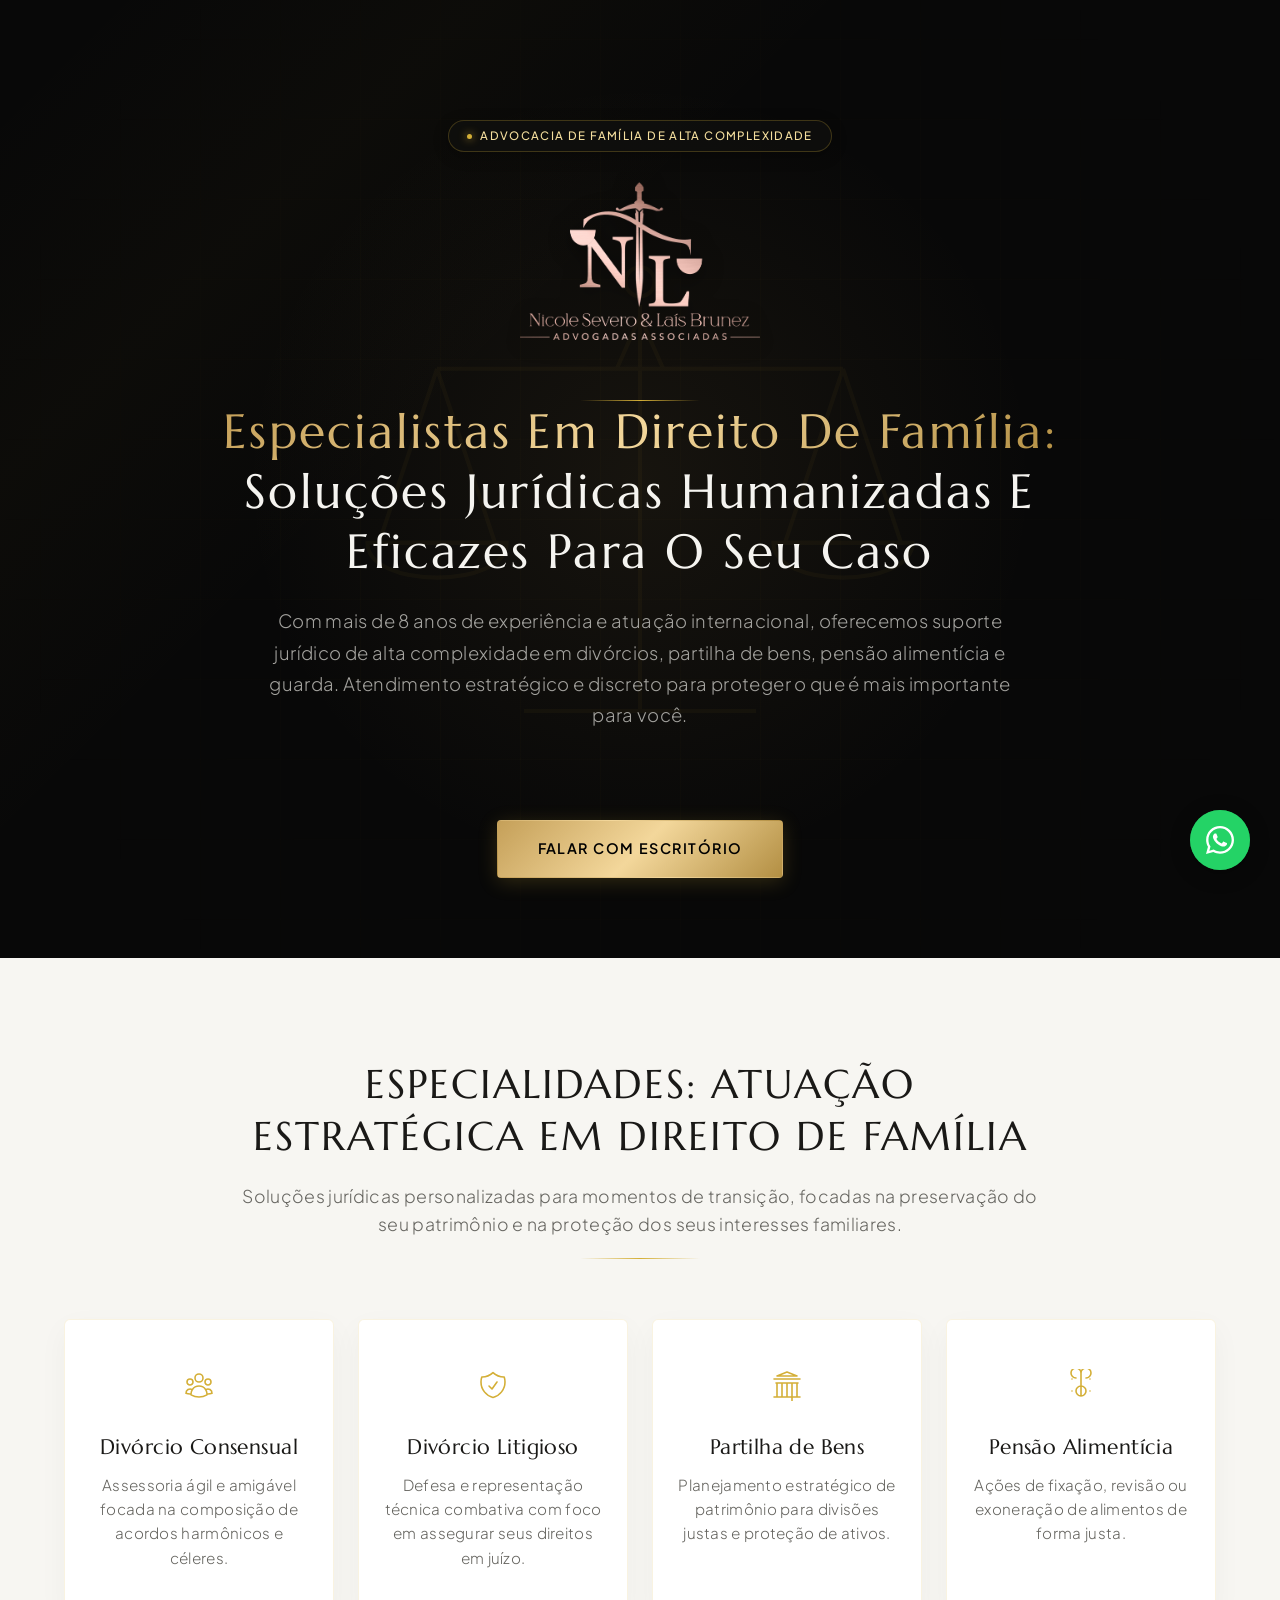
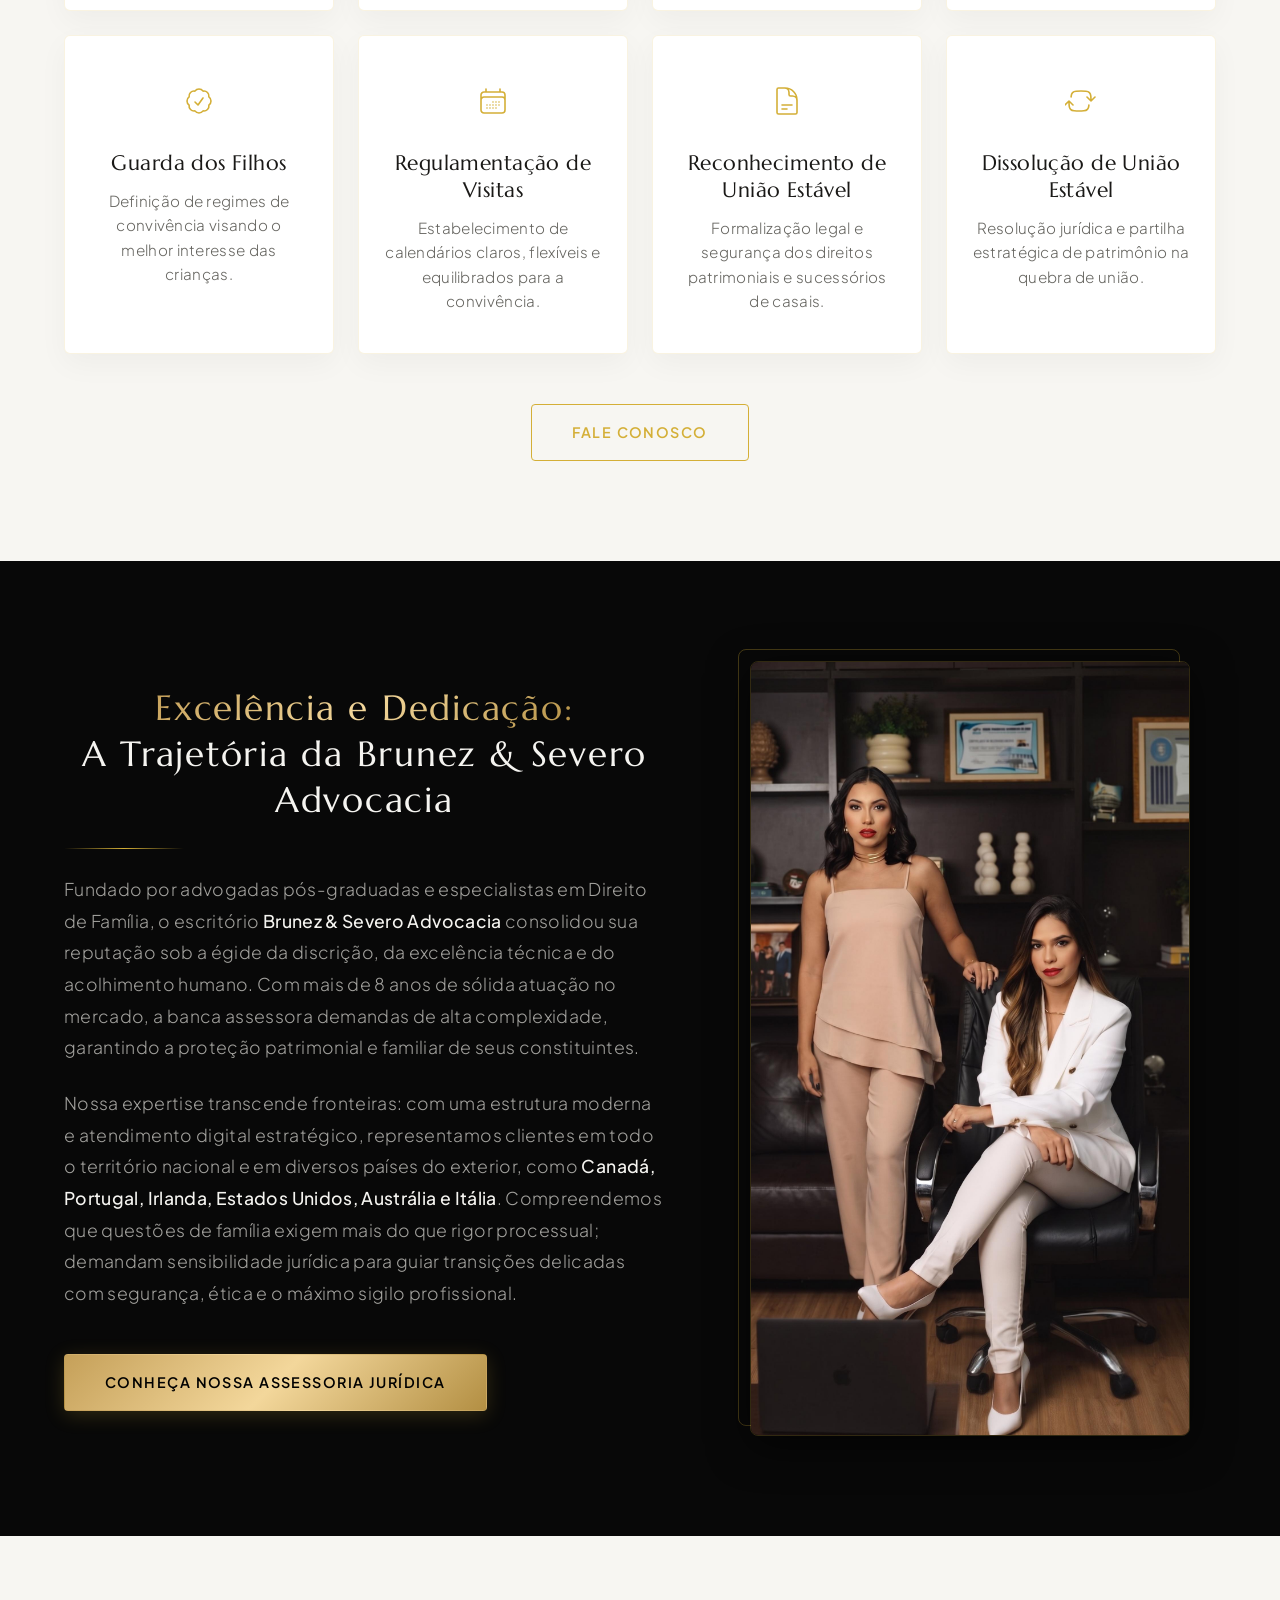
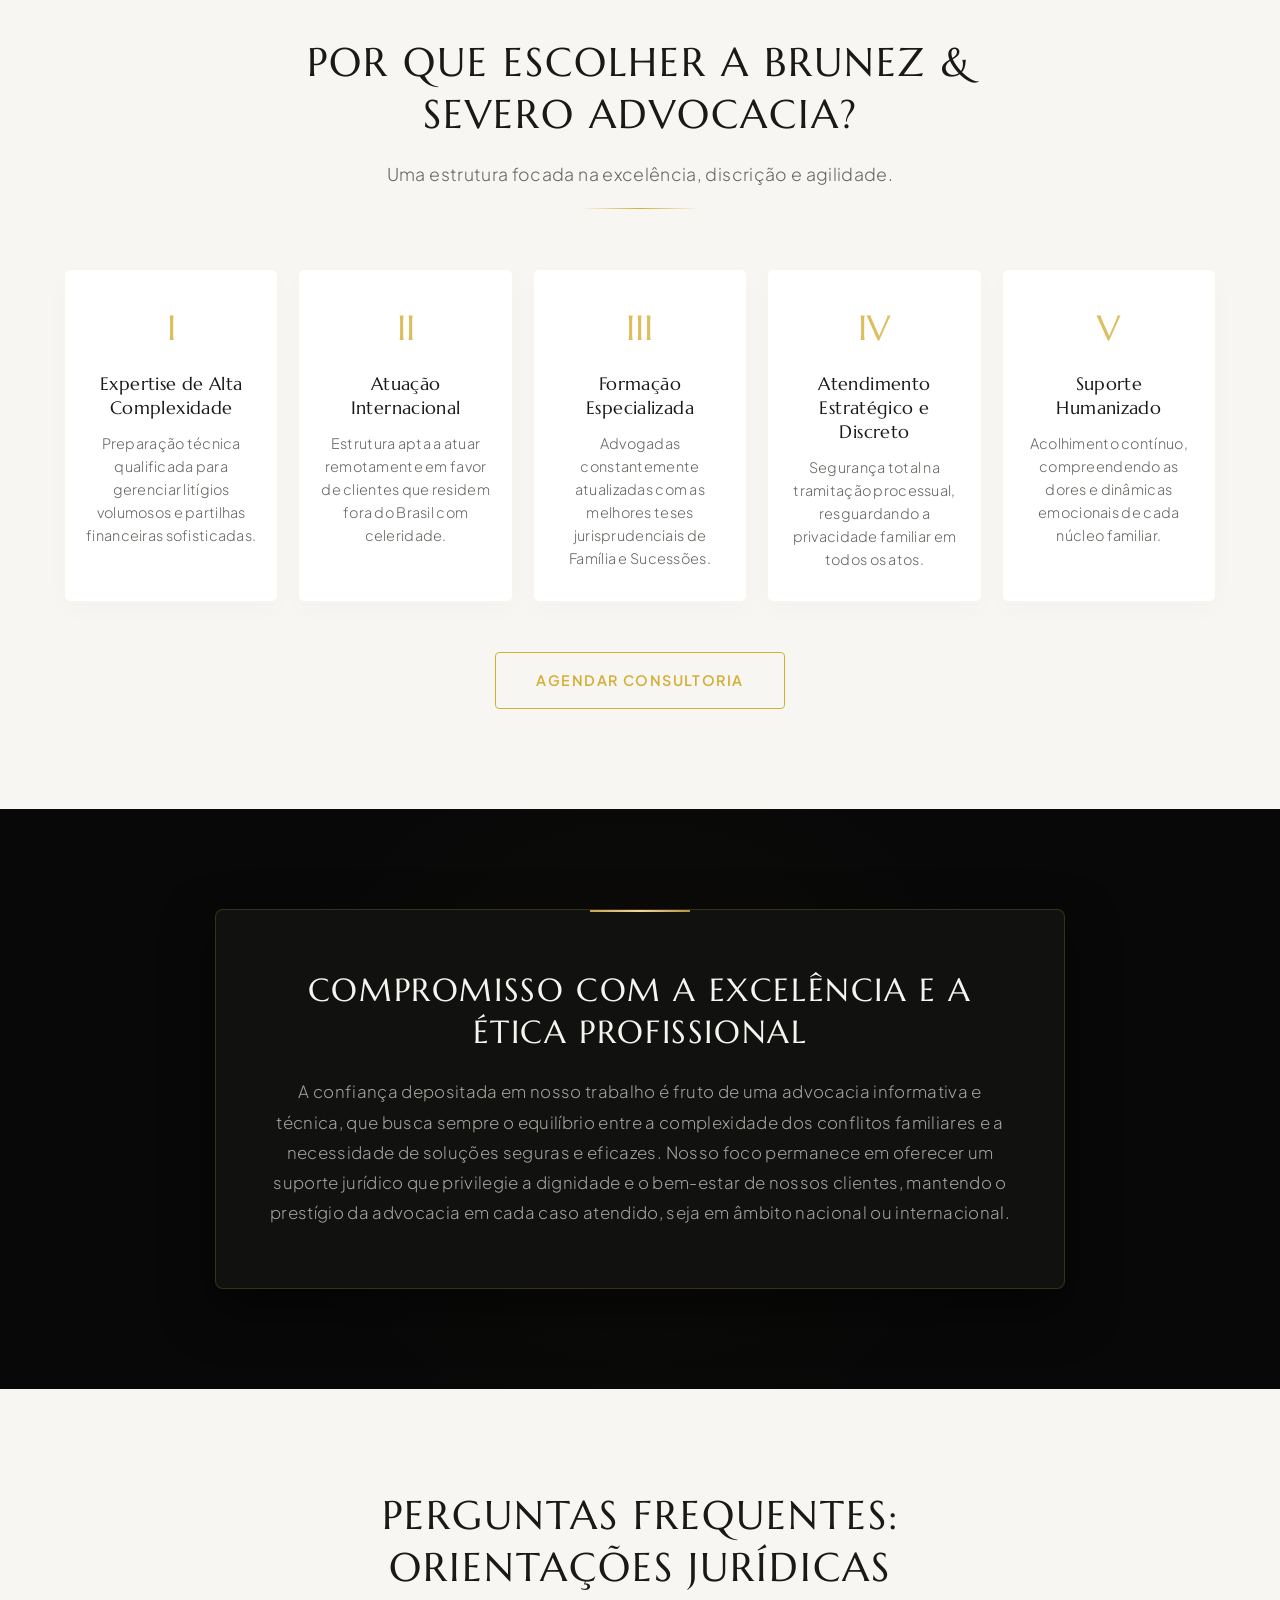
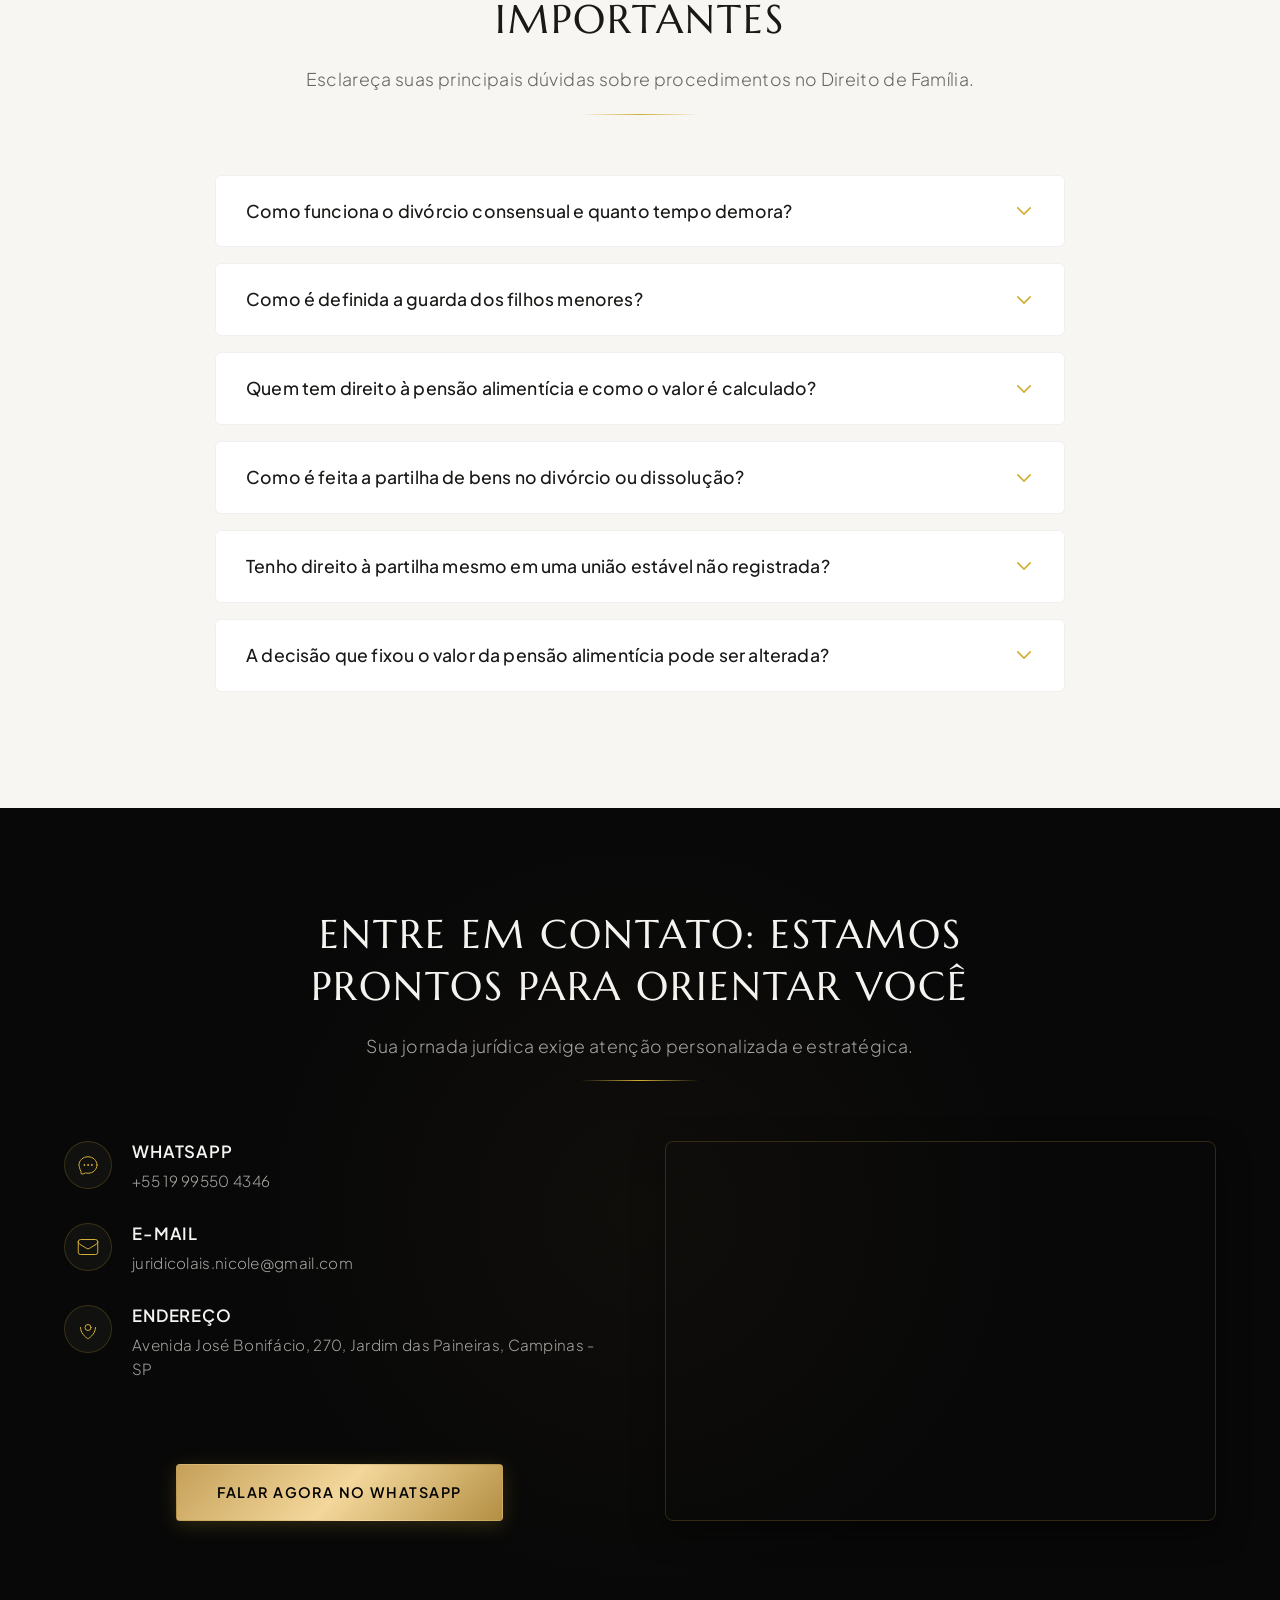
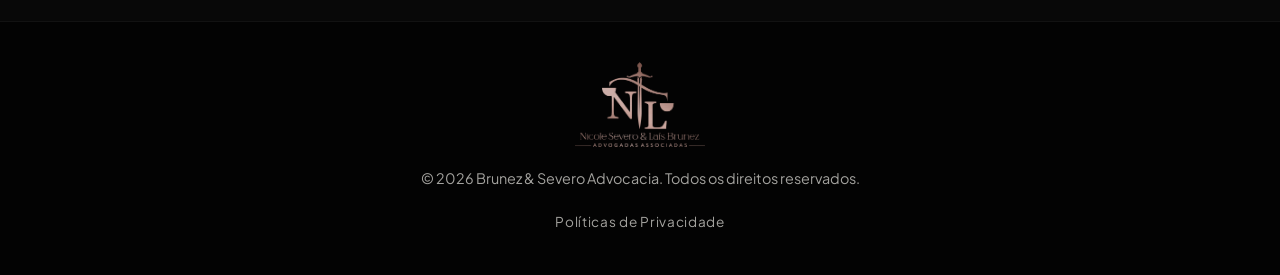
==== commit 2fe751c5: "Update index.html" ====
--- a/index.html
+++ b/index.html
@@ -207,7 +207,7 @@
       <div class="container">
         <div class="about-wrapper">
           <div class="about-text scroll-reveal">
-            <h2 class="text-left" style="text-align: left; font-size: 2.2rem; margin-bottom: 24px;">
+            <h2 class="text-left" style="text-align: center; font-size: 2.2rem; margin-bottom: 24px;">
               <span class="gradient-text">Excelência e Dedicação:</span><br>A Trajetória da Brunez & Severo Advocacia
             </h2>
             <div class="premium-divider" style="margin-left: 0;"></div>
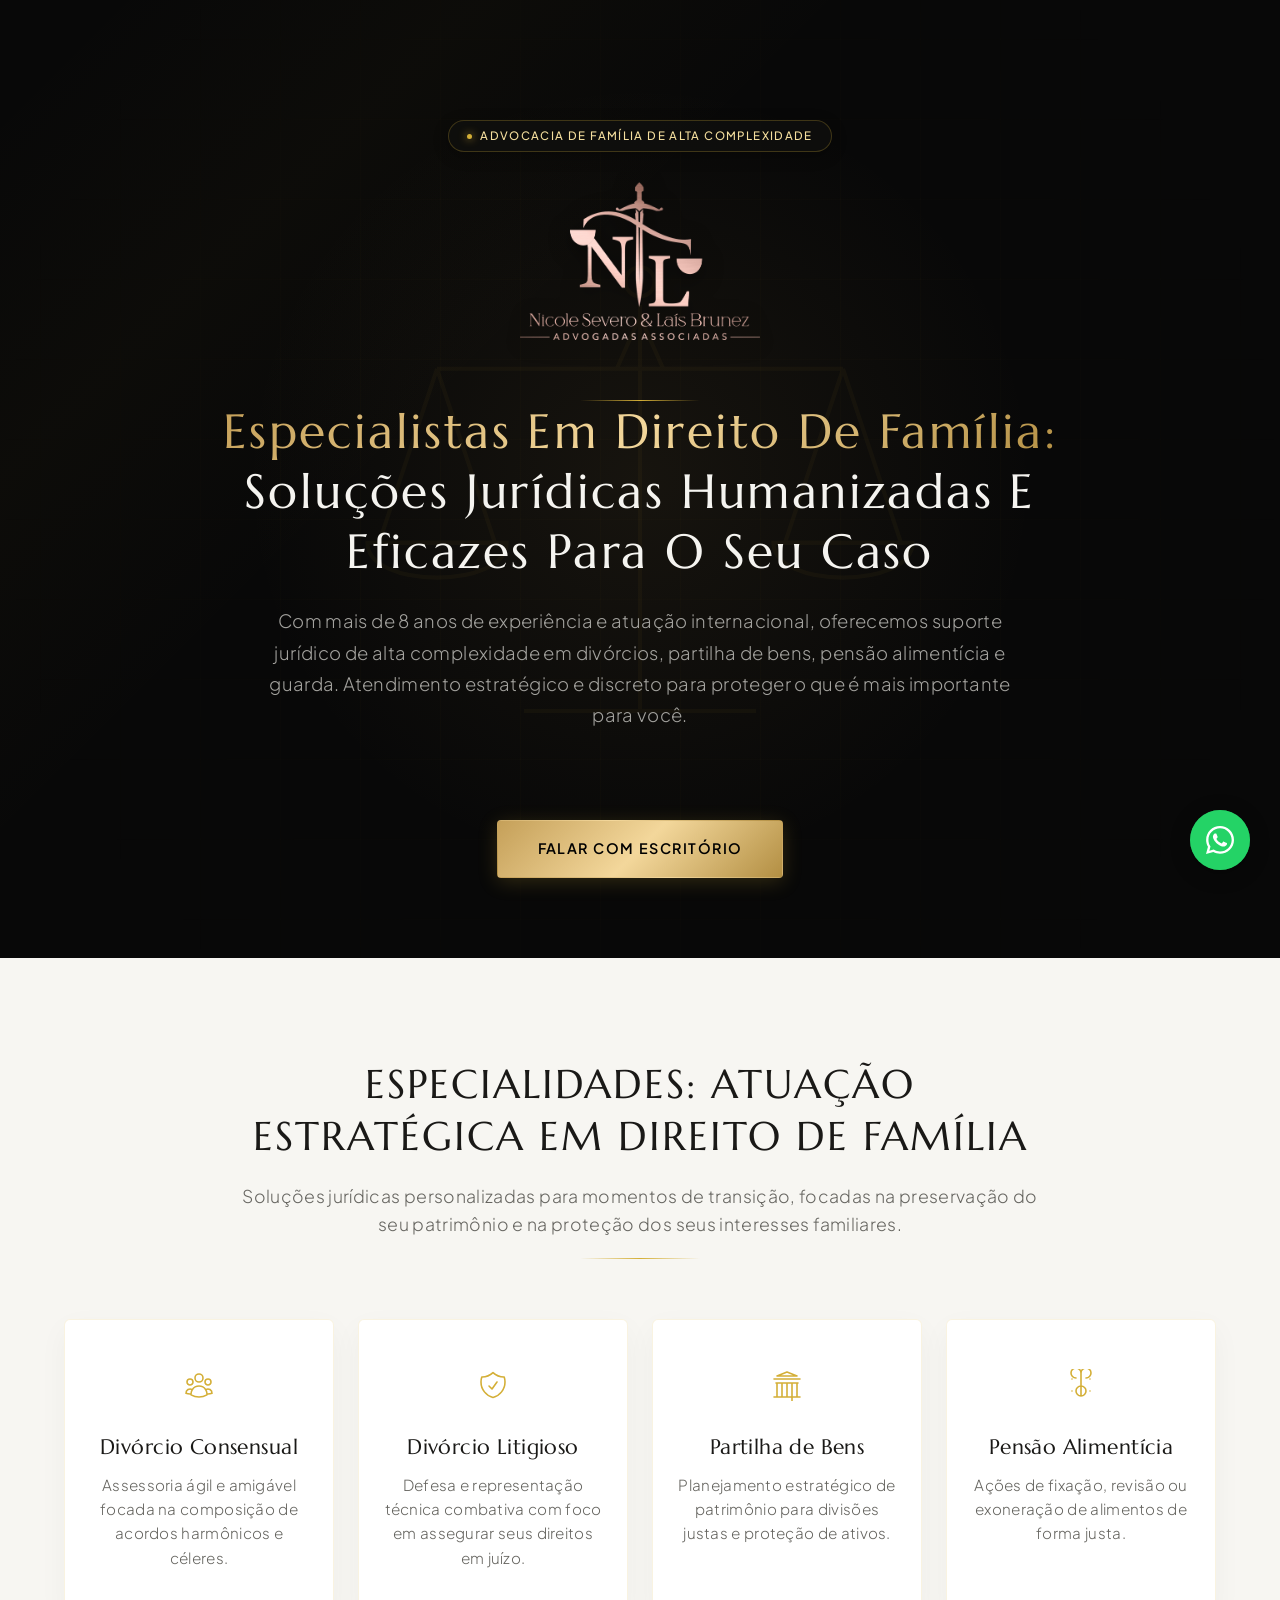
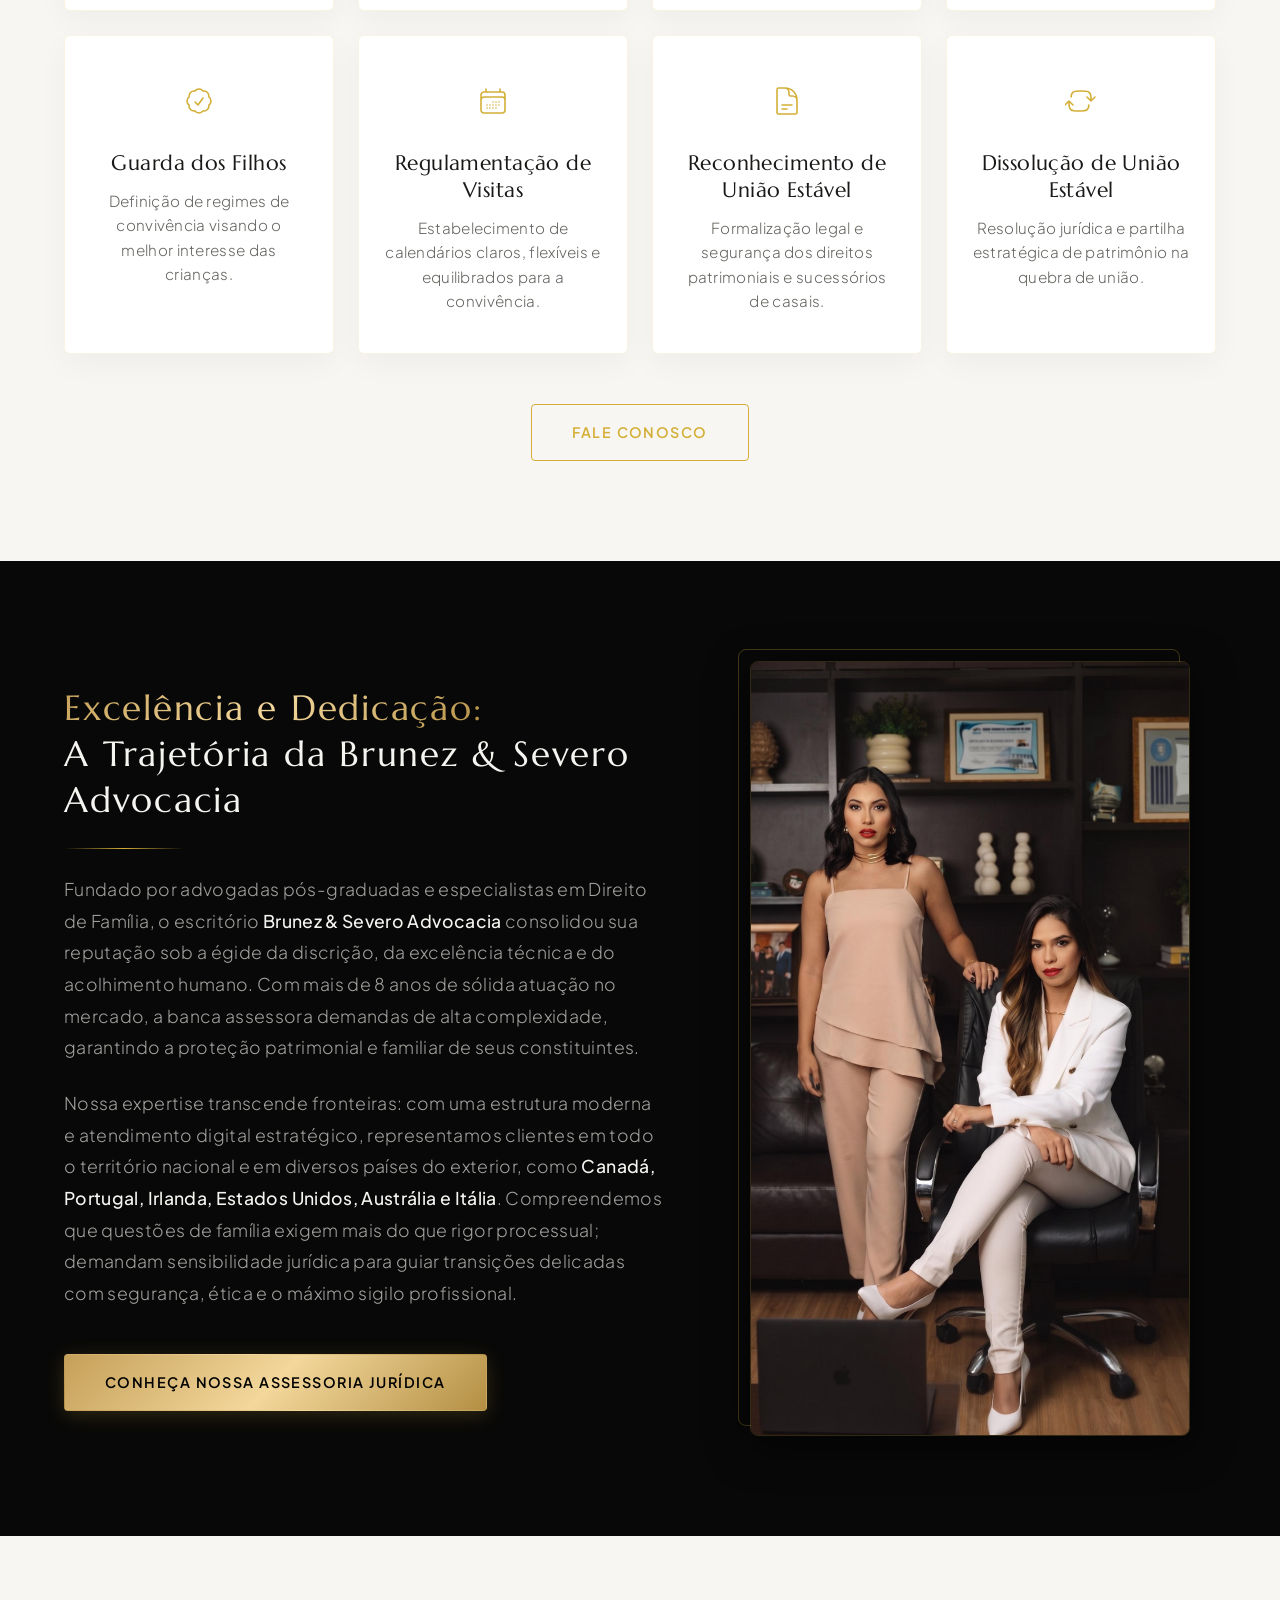
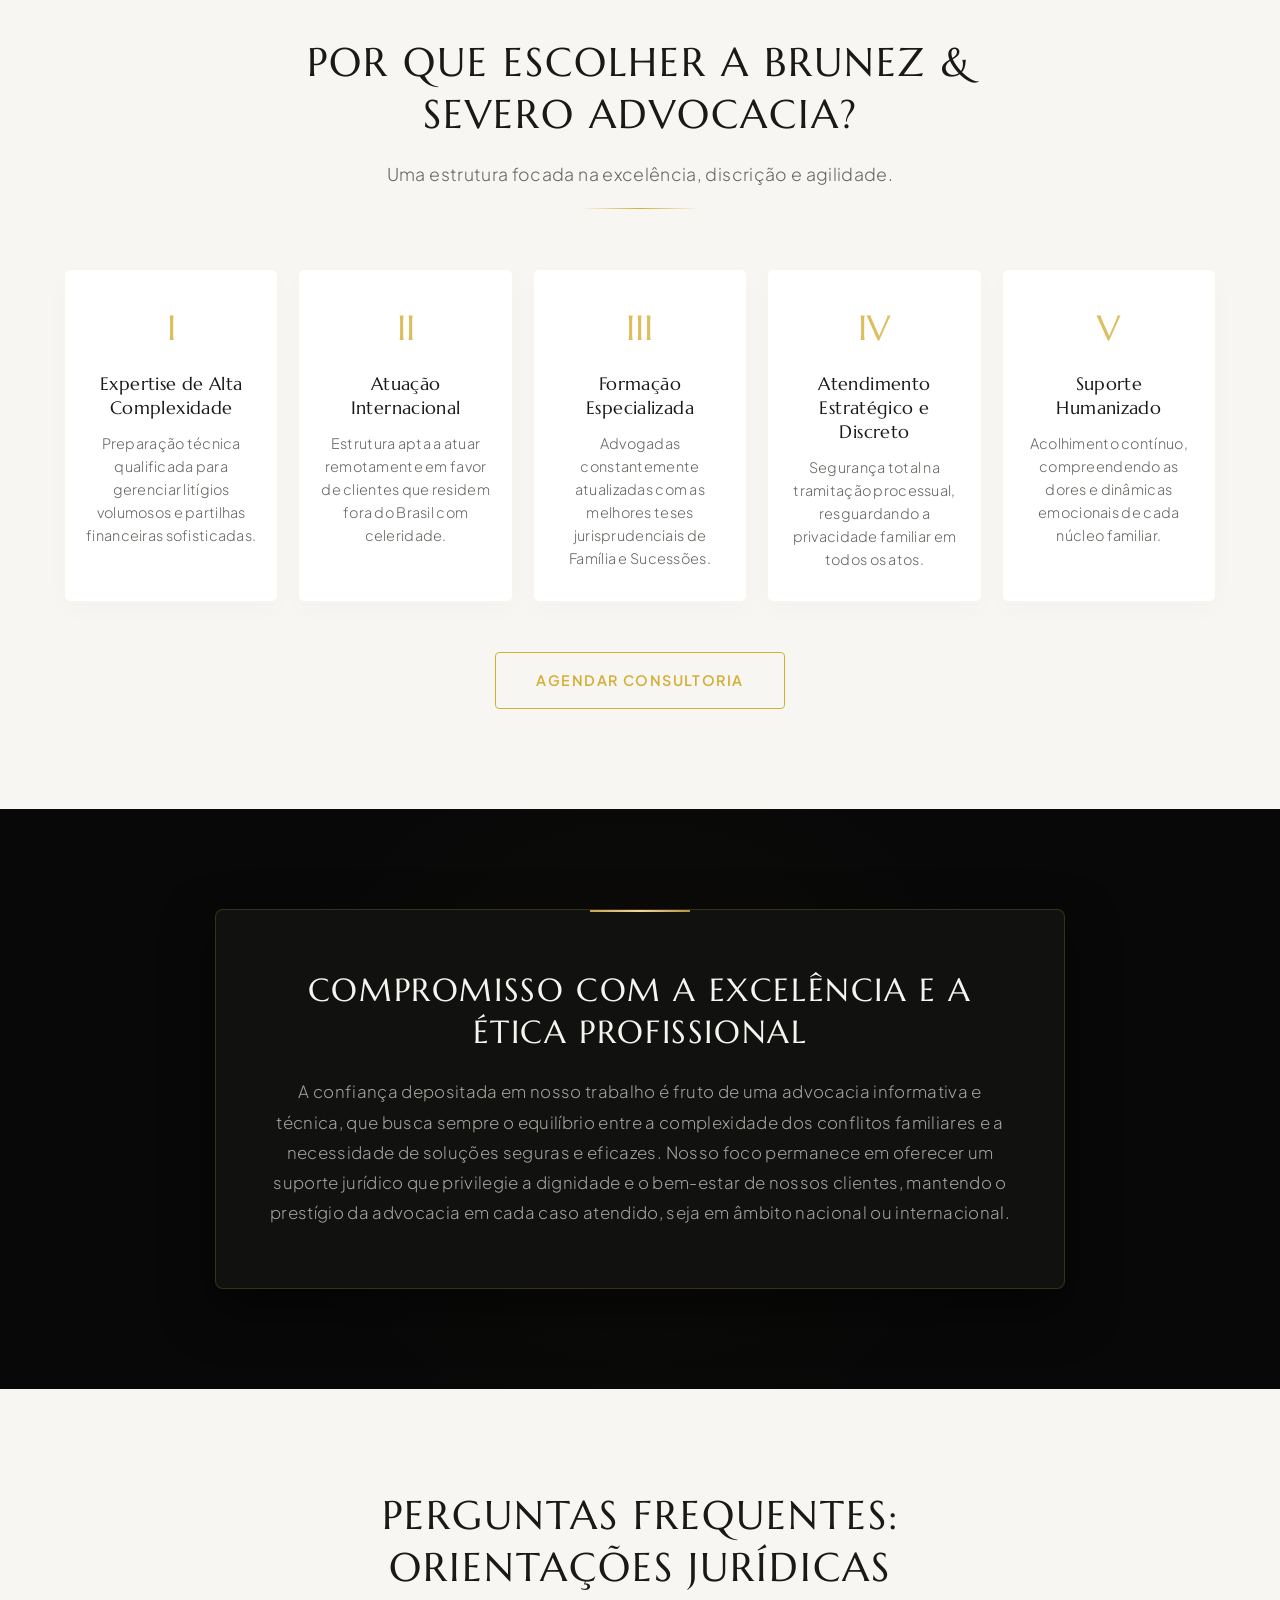
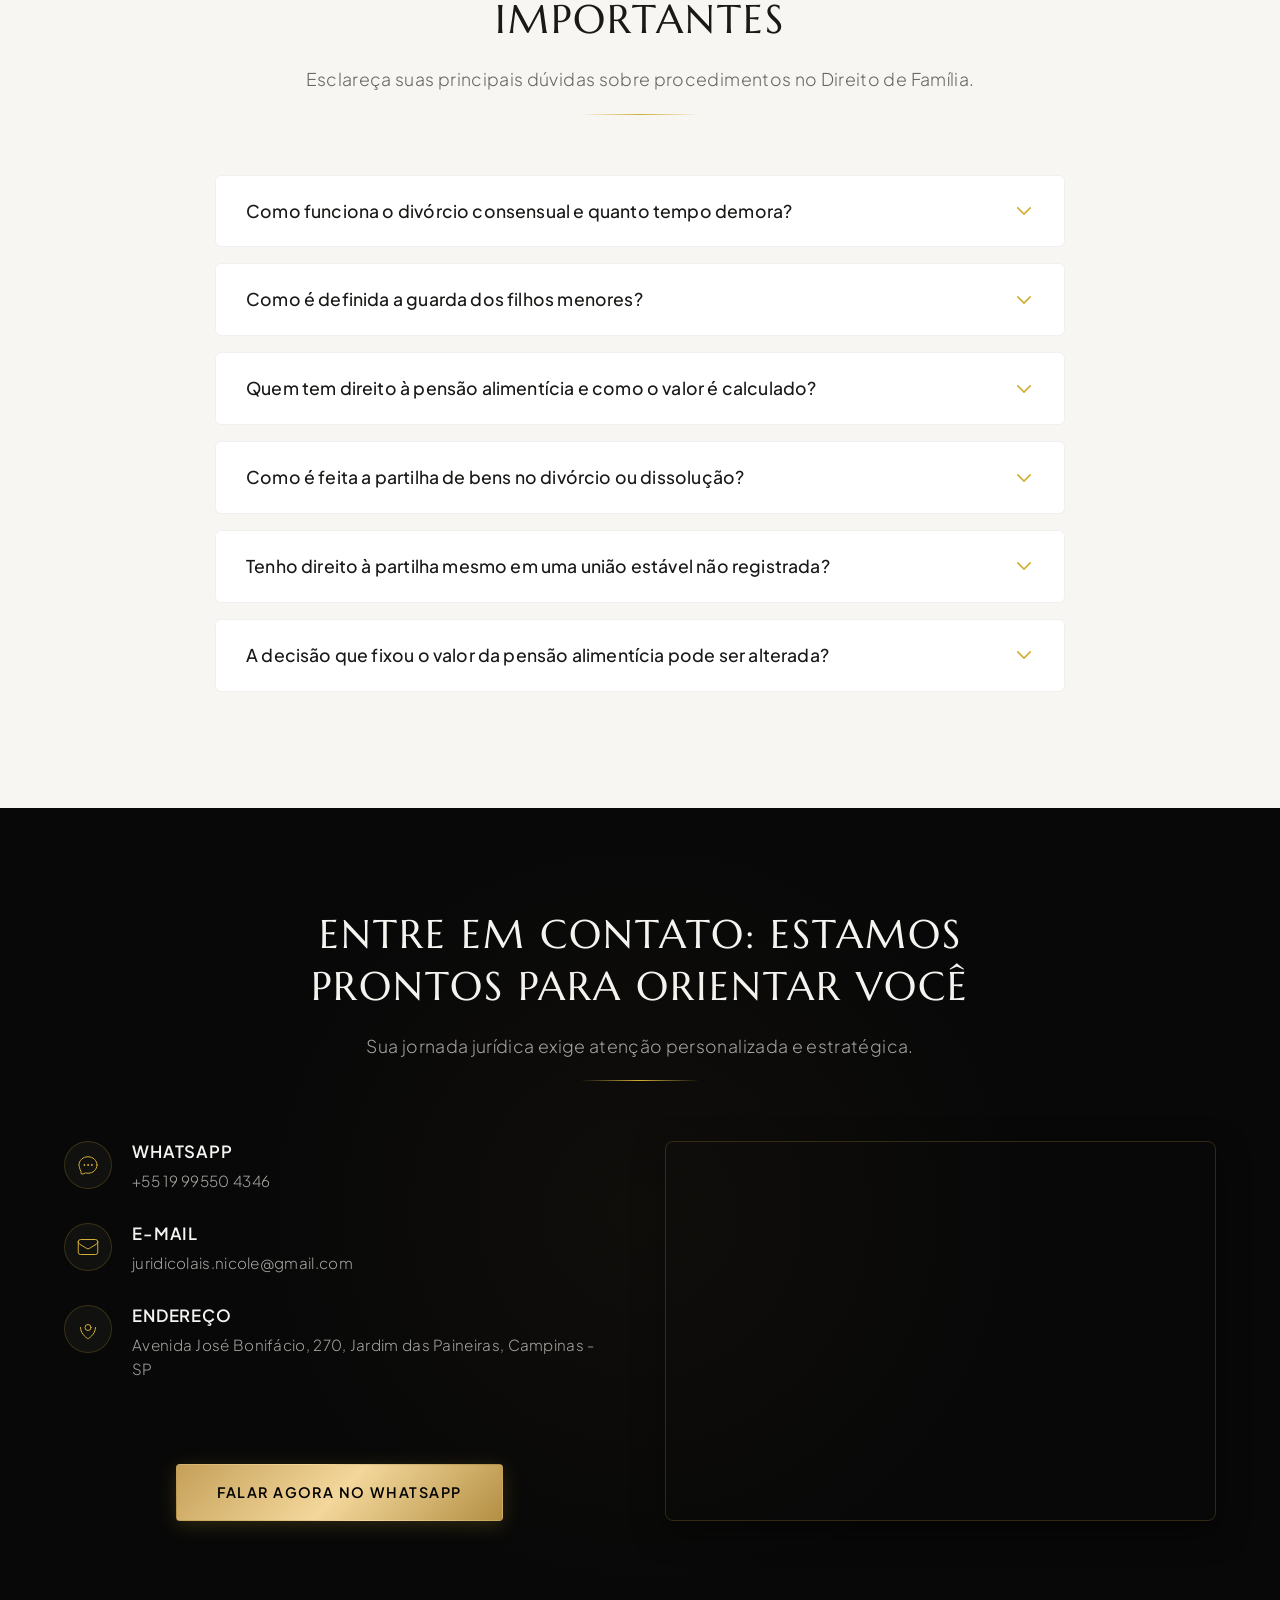
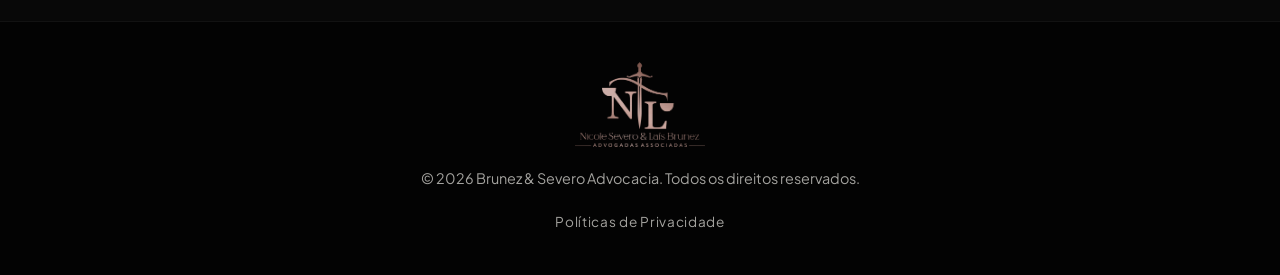
==== commit 7e5467df: "Add files via upload" ====
--- a/index.html
+++ b/index.html
@@ -207,7 +207,7 @@
       <div class="container">
         <div class="about-wrapper">
           <div class="about-text scroll-reveal">
-            <h2 class="text-left" style="text-align: center; font-size: 2.2rem; margin-bottom: 24px;">
+            <h2>
               <span class="gradient-text">Excelência e Dedicação:</span><br>A Trajetória da Brunez & Severo Advocacia
             </h2>
             <div class="premium-divider" style="margin-left: 0;"></div>
--- a/style.css
+++ b/style.css
@@ -494,6 +494,12 @@
   text-align: left;
 }
 
+.about-text h2 {
+  font-size: 2.2rem;
+  margin-bottom: 24px;
+  text-align: left;
+}
+
 .about-text p {
   font-size: 1.1rem;
   line-height: 1.8;
@@ -1096,6 +1102,10 @@
     text-align: center;
   }
   
+  .about-text h2 {
+    text-align: center;
+  }
+  
   .about-image-container::before {
     display: none;
   }
@@ -1152,6 +1162,12 @@
   .section-header h2 {
     font-size: 1.45rem;
     line-height: 1.4;
+    text-align: center;
+  }
+  
+  .about-text h2 {
+    font-size: 1.45rem;
+    margin-bottom: 16px;
     text-align: center;
   }
   
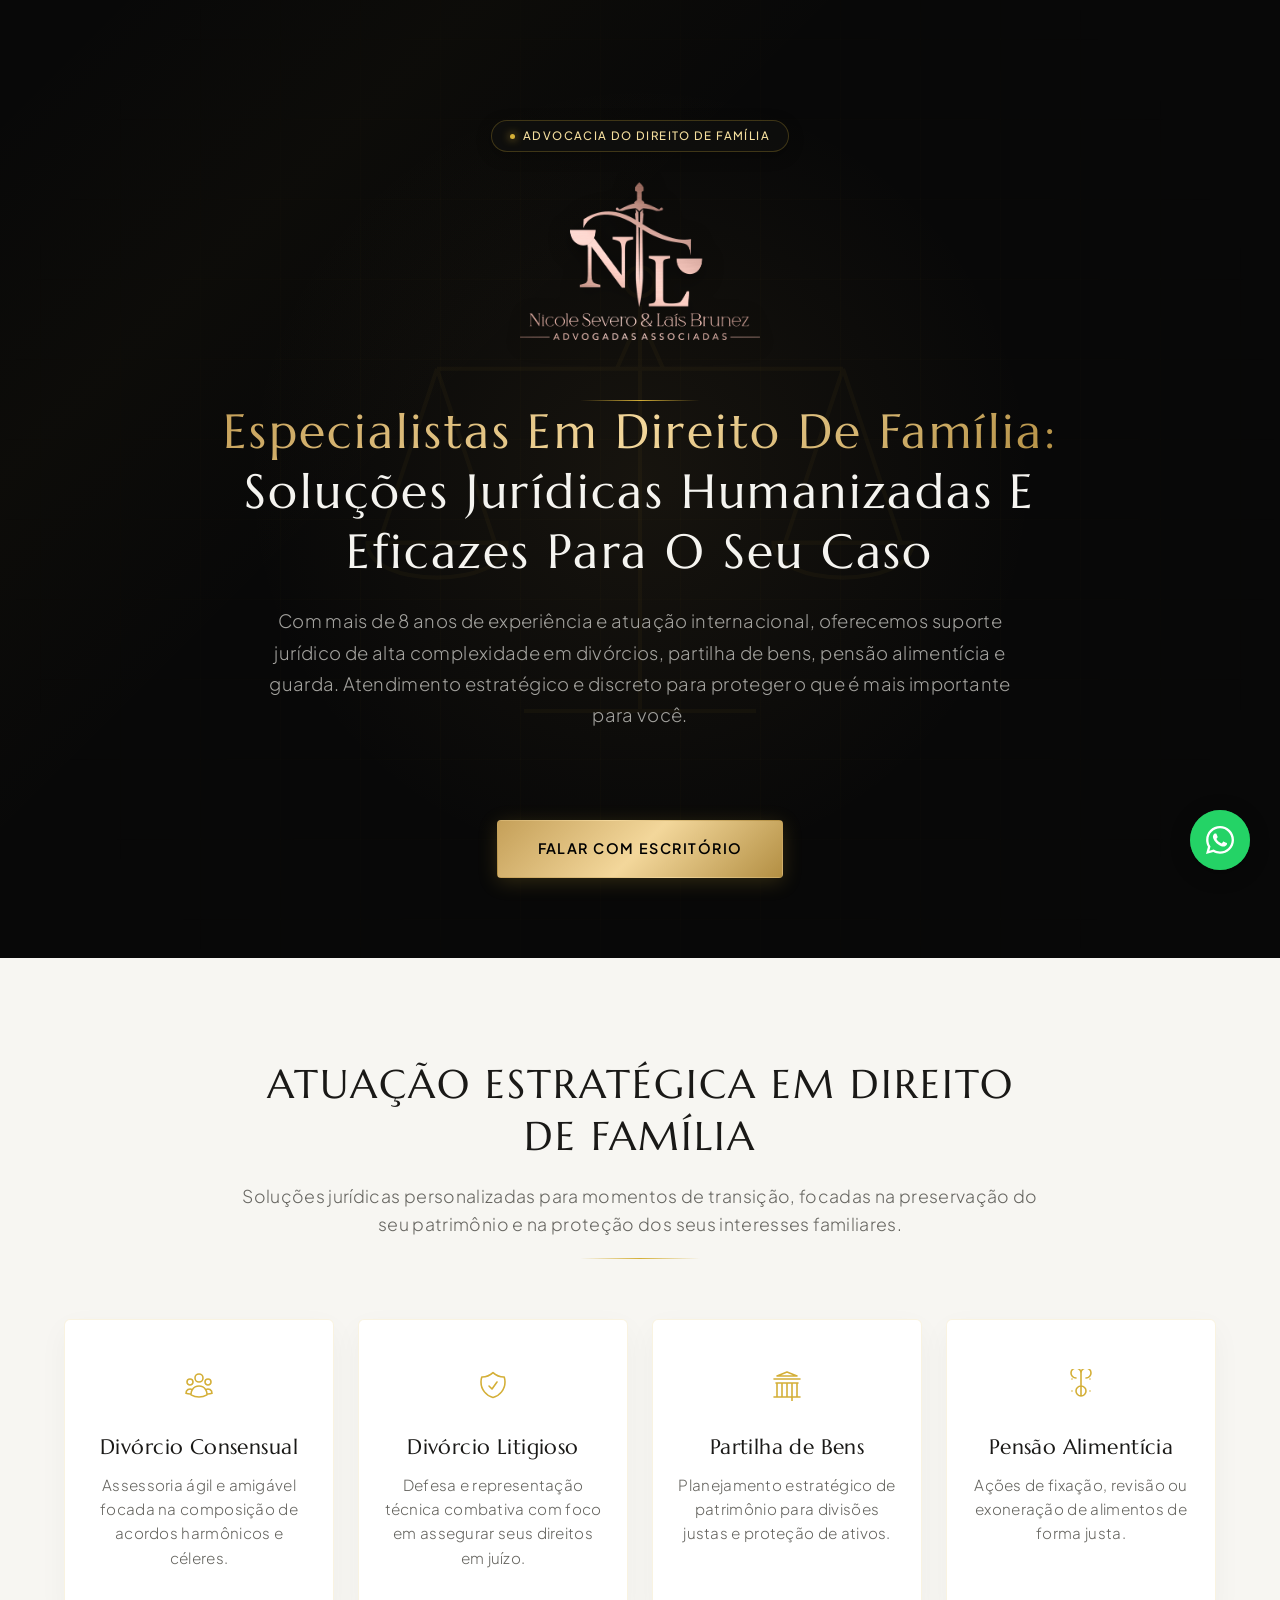
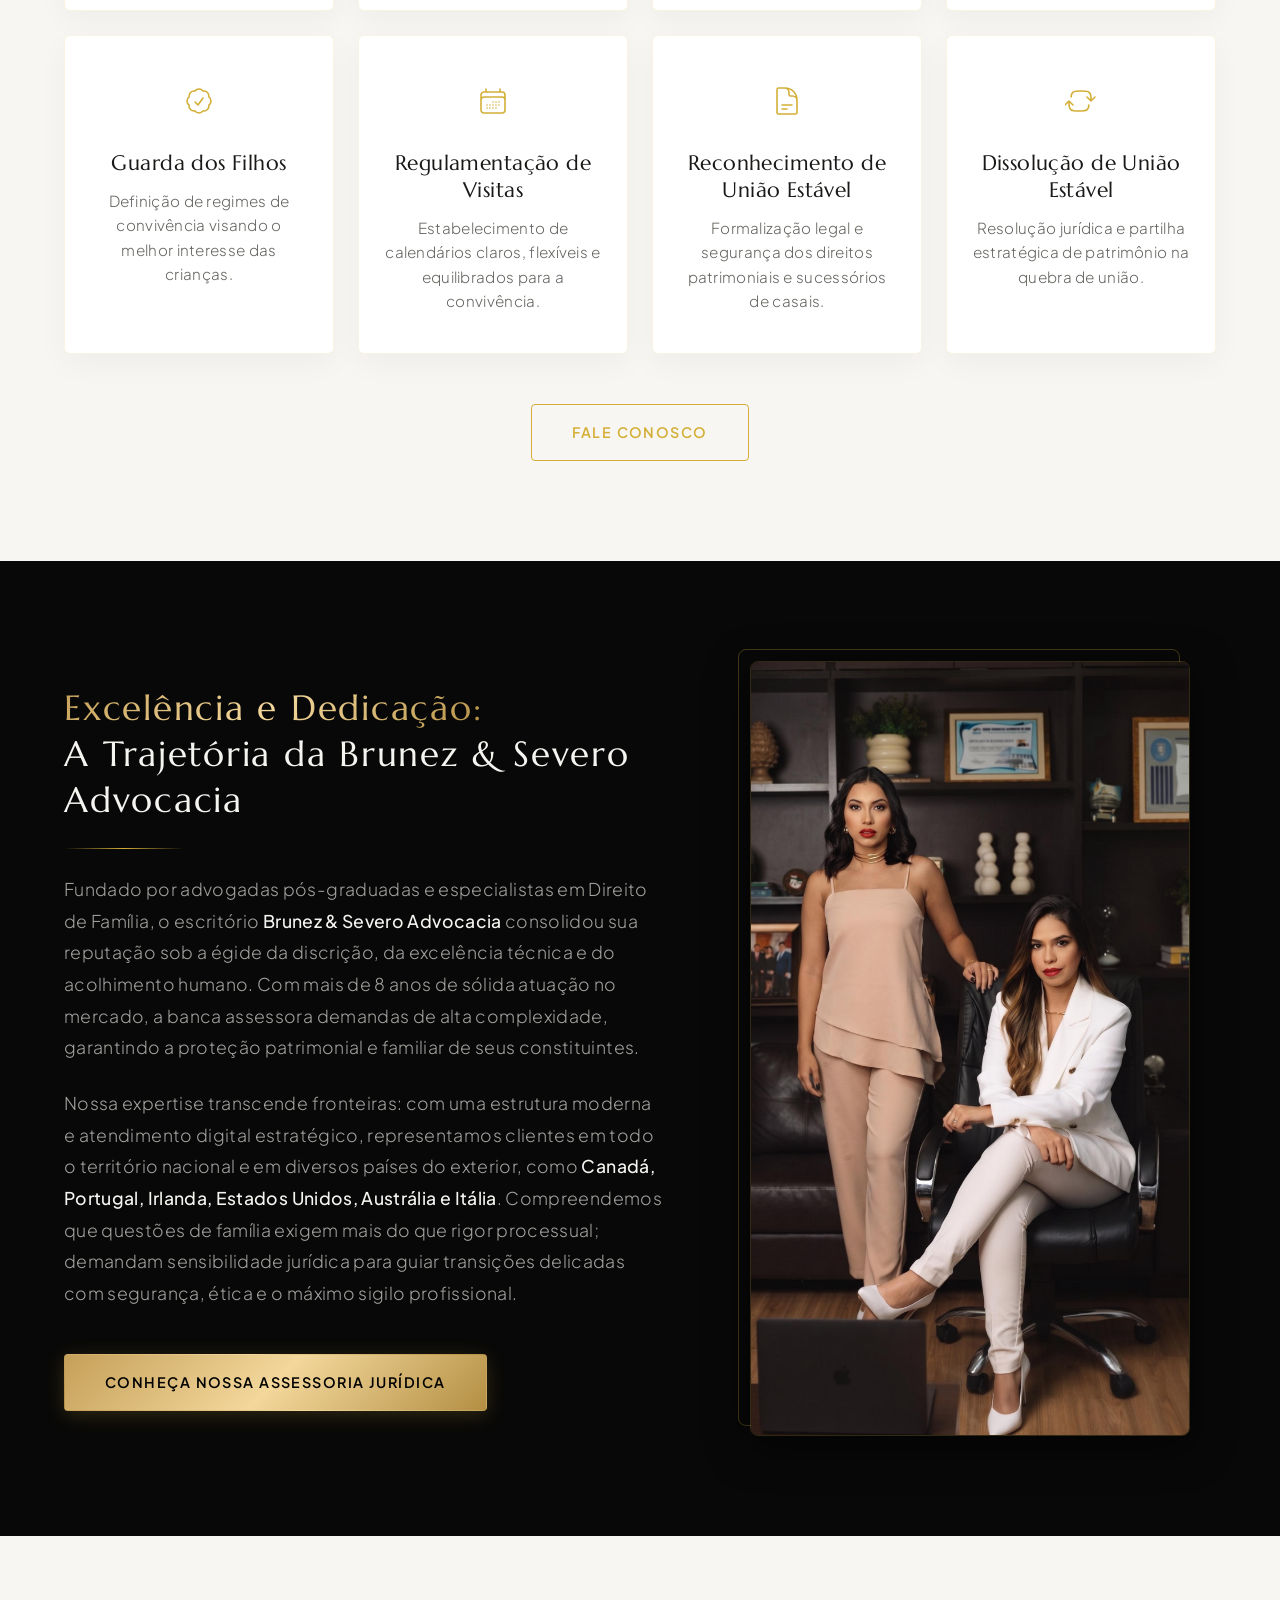
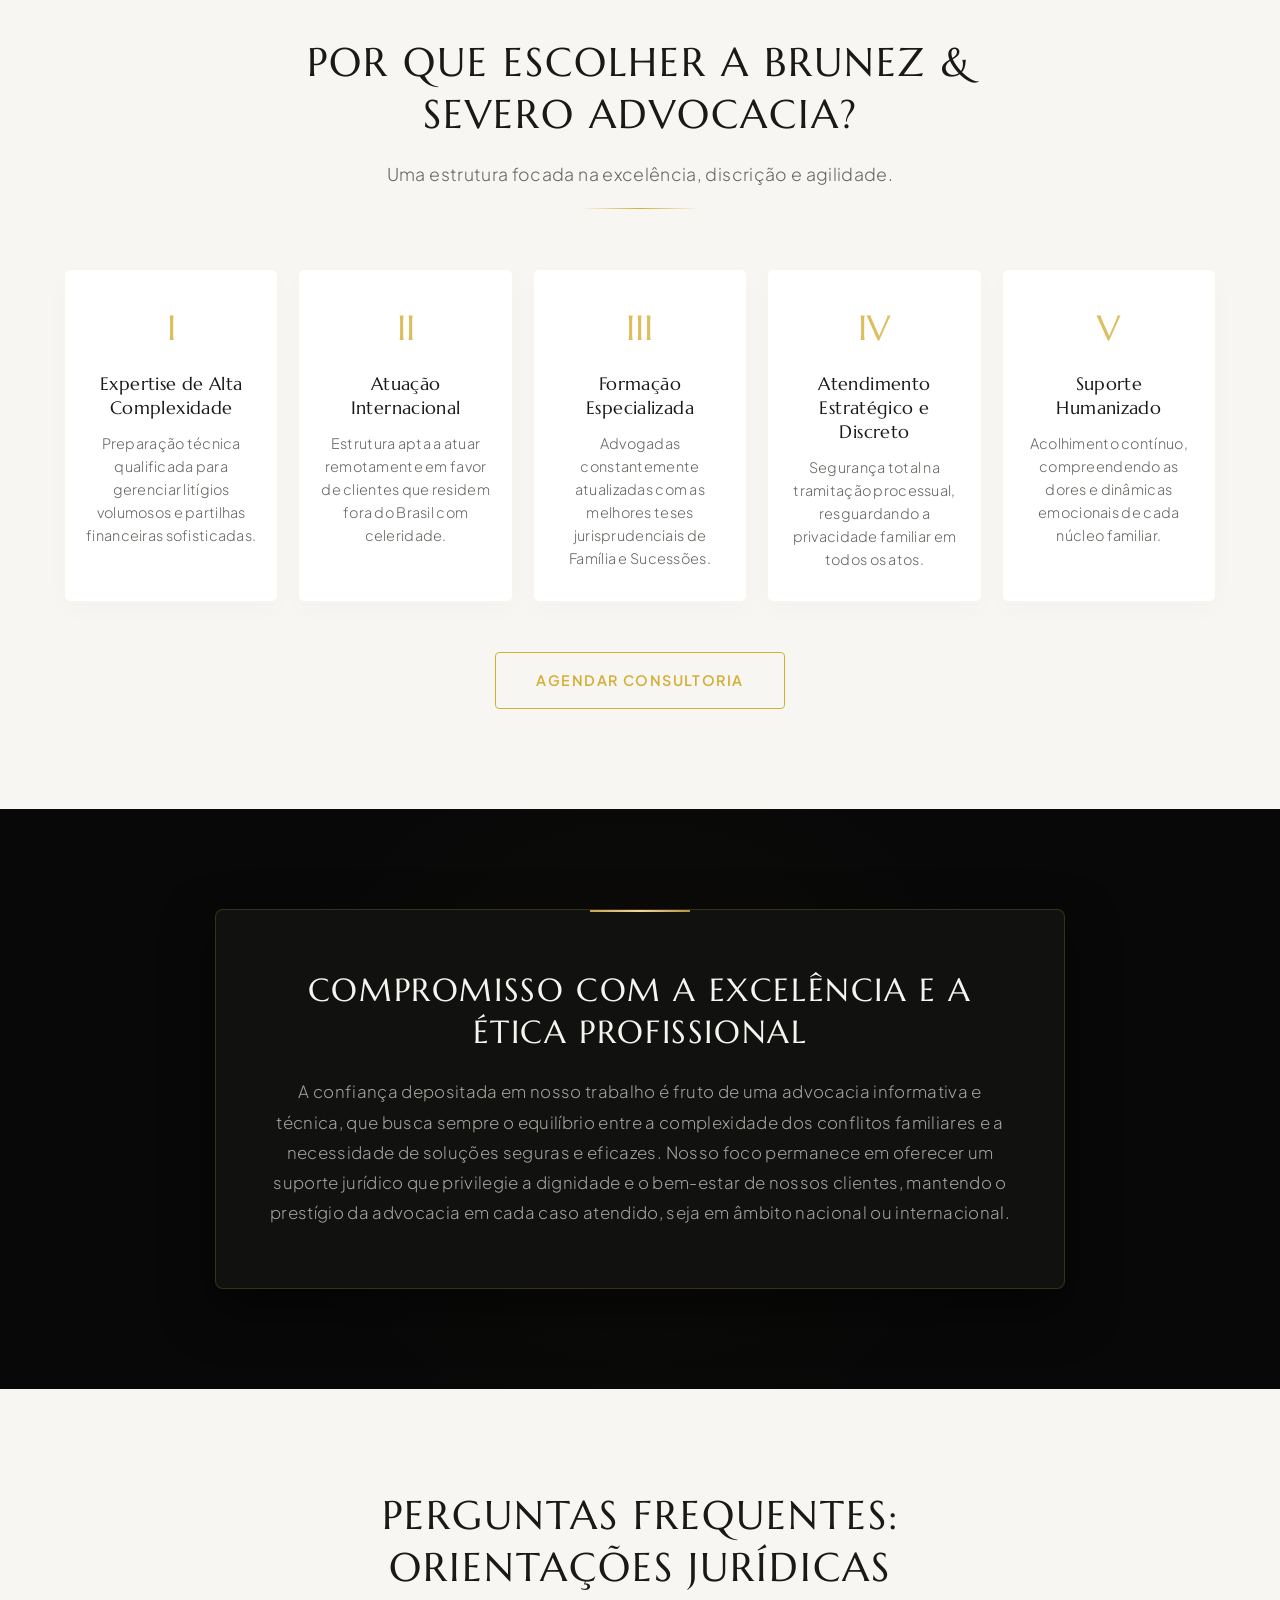
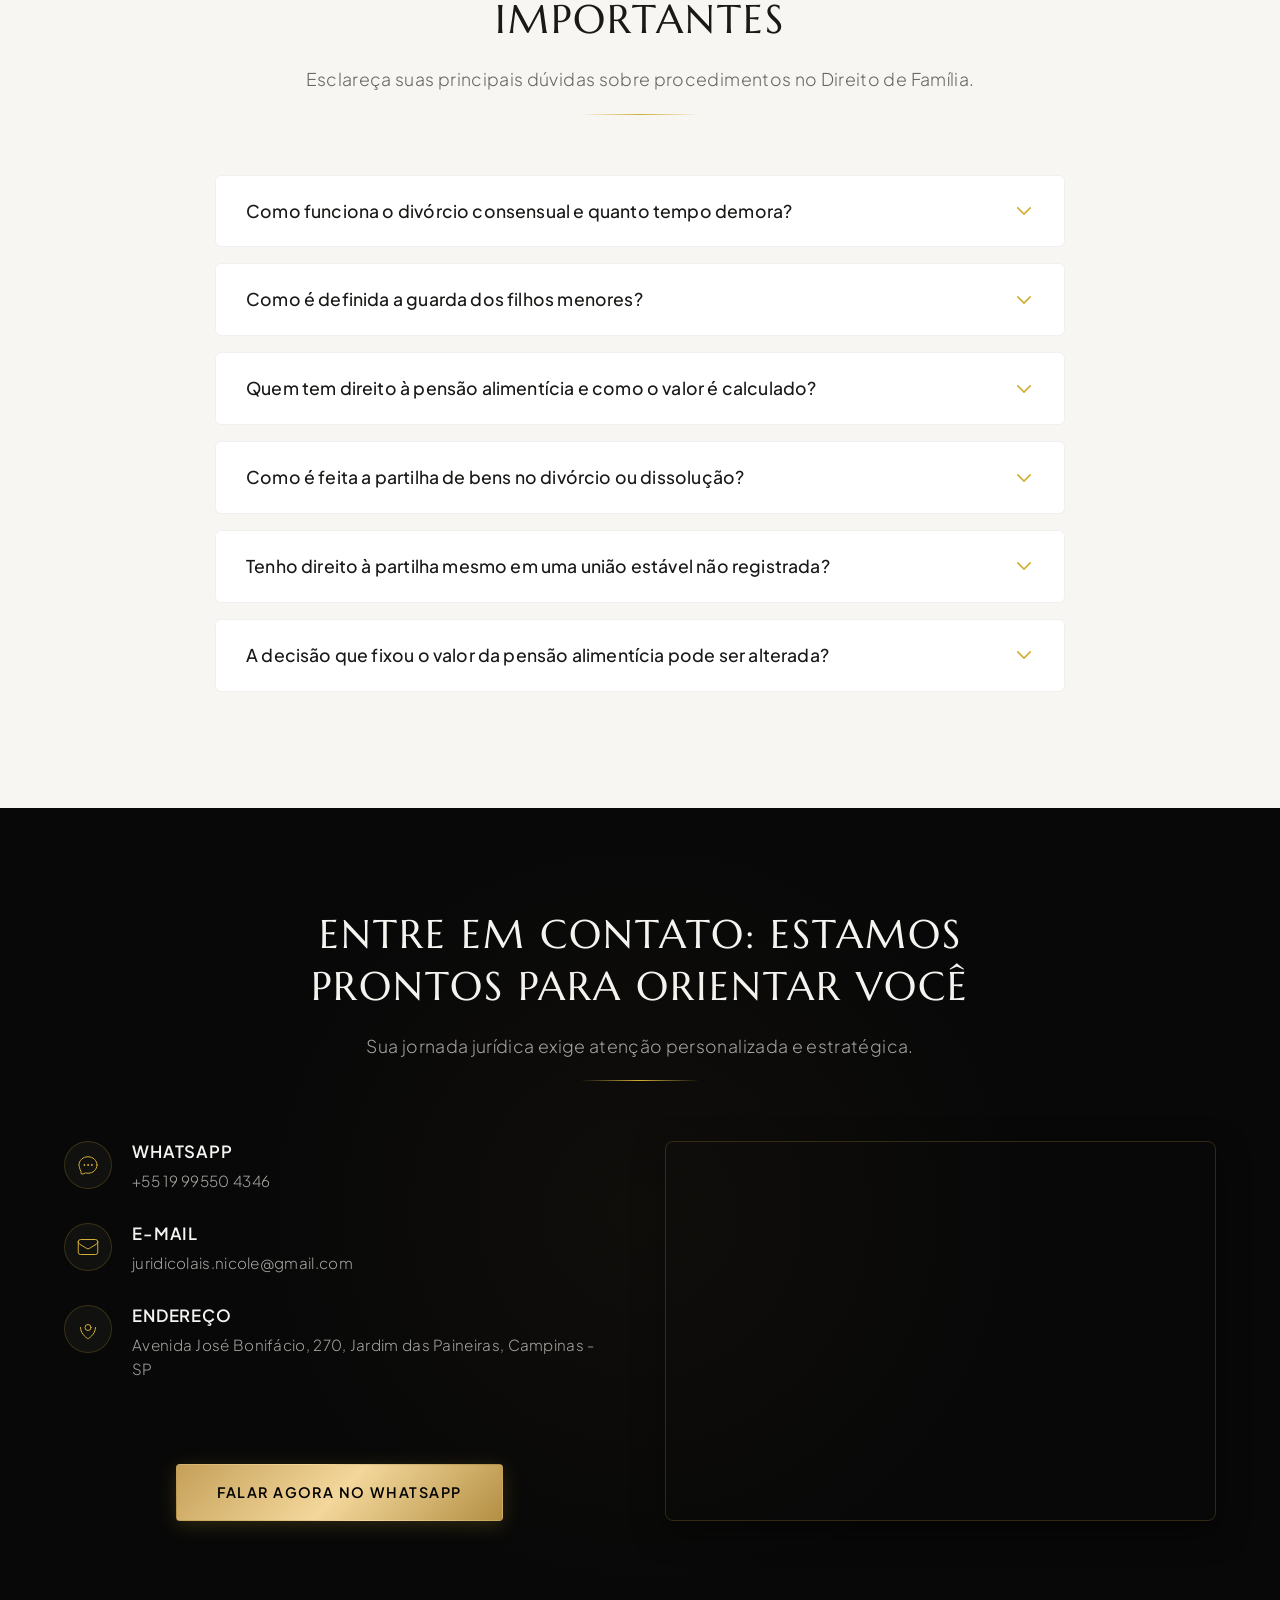
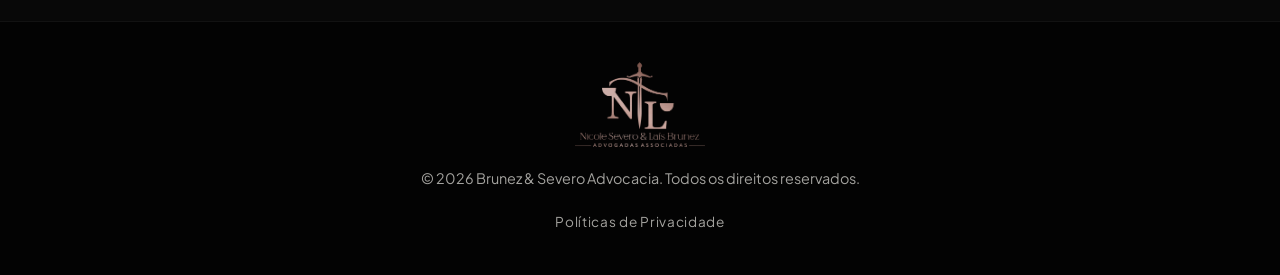
==== commit 63c07610: "Update index.html" ====
--- a/index.html
+++ b/index.html
@@ -71,7 +71,7 @@
       </div>
       
       <div class="container hero-content scroll-reveal">
-        <div class="hero-badge">Advocacia de Família de Alta Complexidade</div>
+        <div class="hero-badge">Advocacia do Direito de Família</div>
         
         <img src="logo.png" alt="Logotipo Brunez & Severo Advocacia" class="hero-logo" width="240" height="240">
         
@@ -93,7 +93,7 @@
     <section class="section-light" id="servicos">
       <div class="container">
         <div class="section-header scroll-reveal">
-          <h2>Especialidades: Atuação Estratégica em Direito de Família</h2>
+          <h2>Atuação Estratégica em Direito de Família</h2>
           <p>Soluções jurídicas personalizadas para momentos de transição, focadas na preservação do seu patrimônio e na proteção dos seus interesses familiares.</p>
           <div class="premium-divider"></div>
         </div>
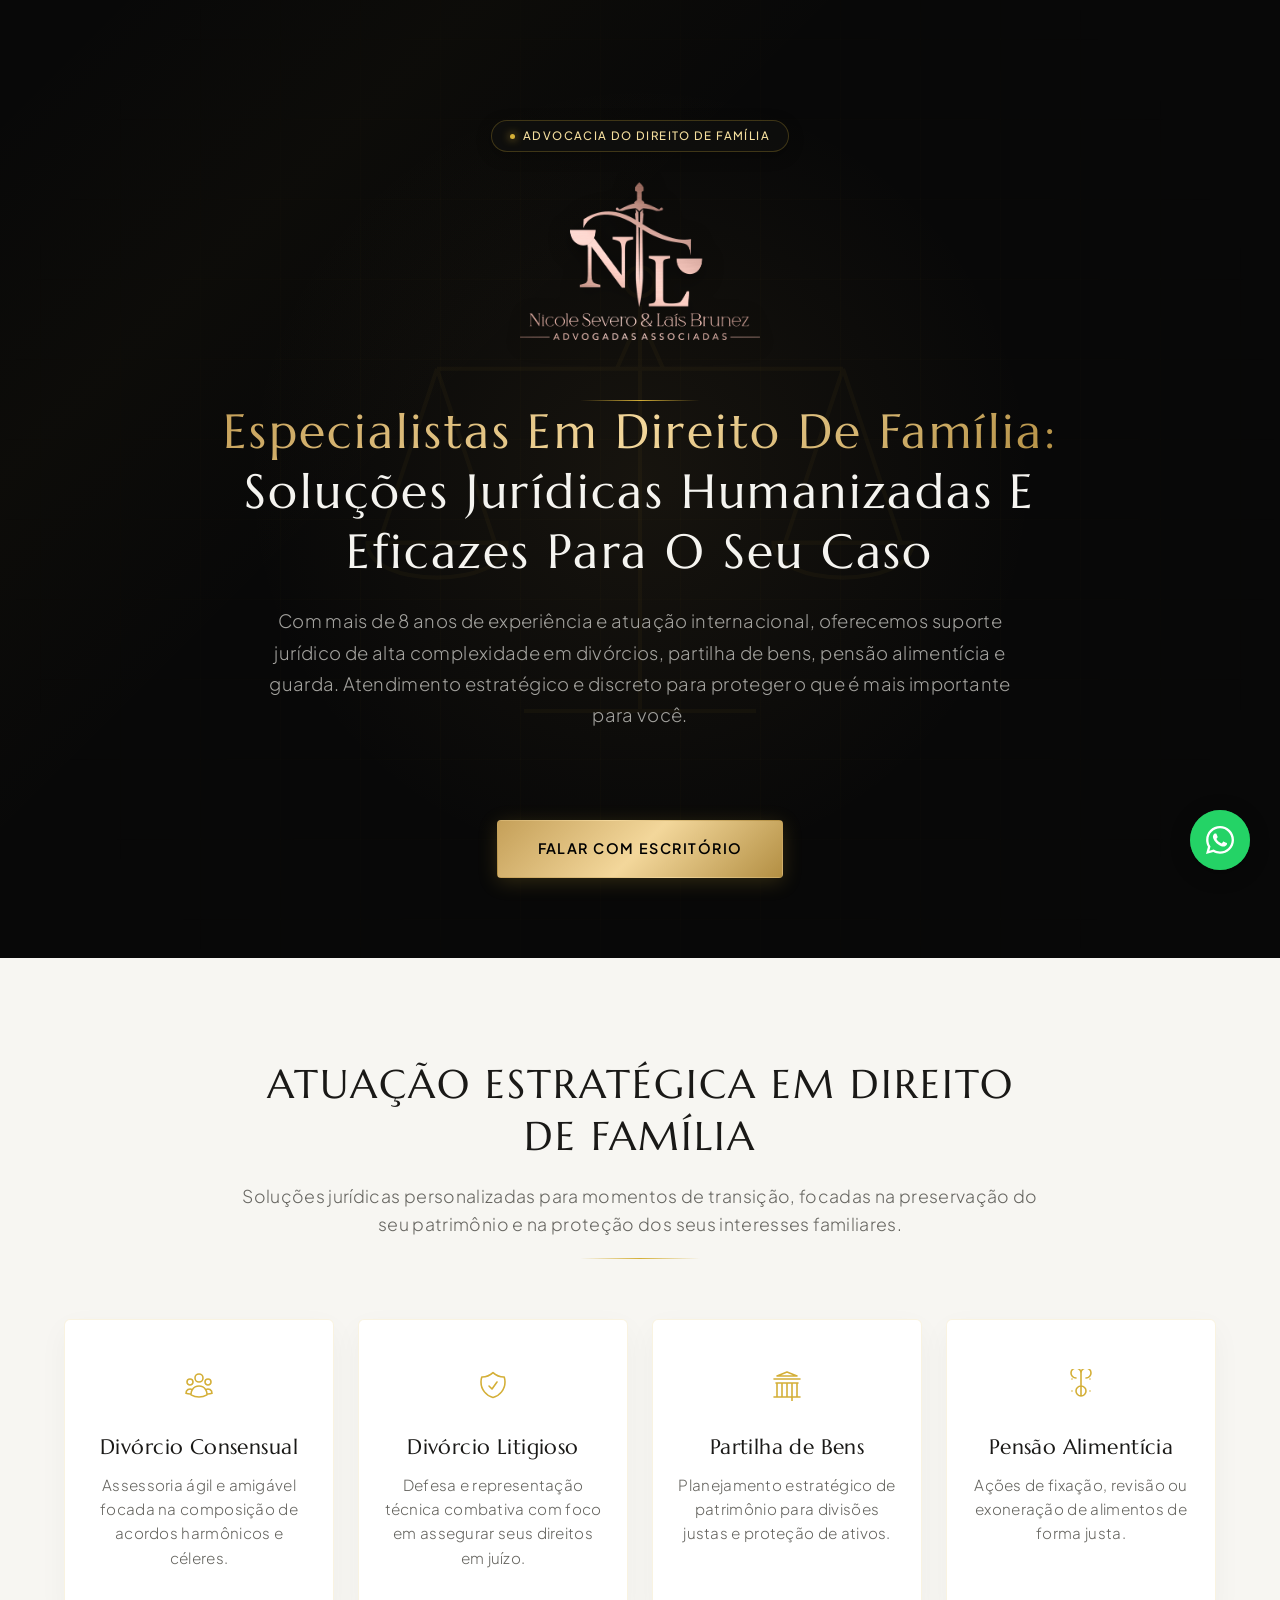
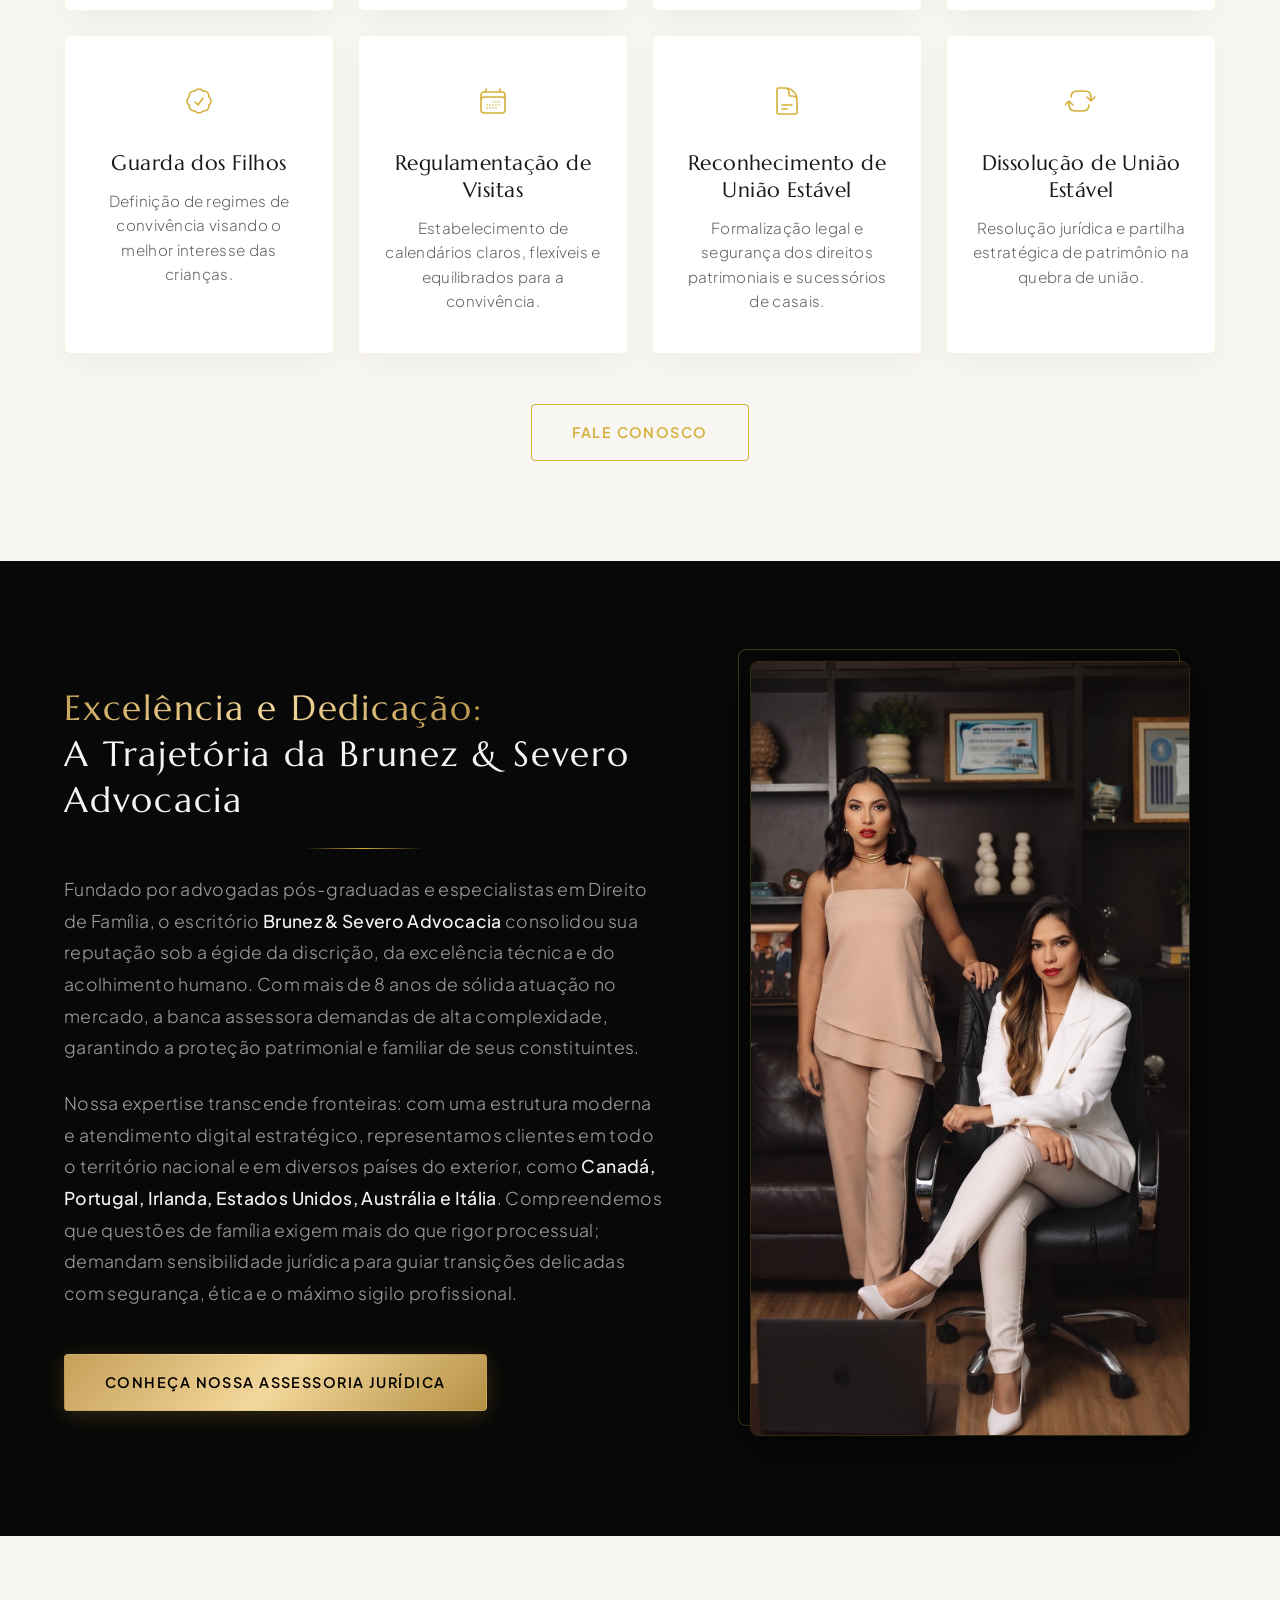
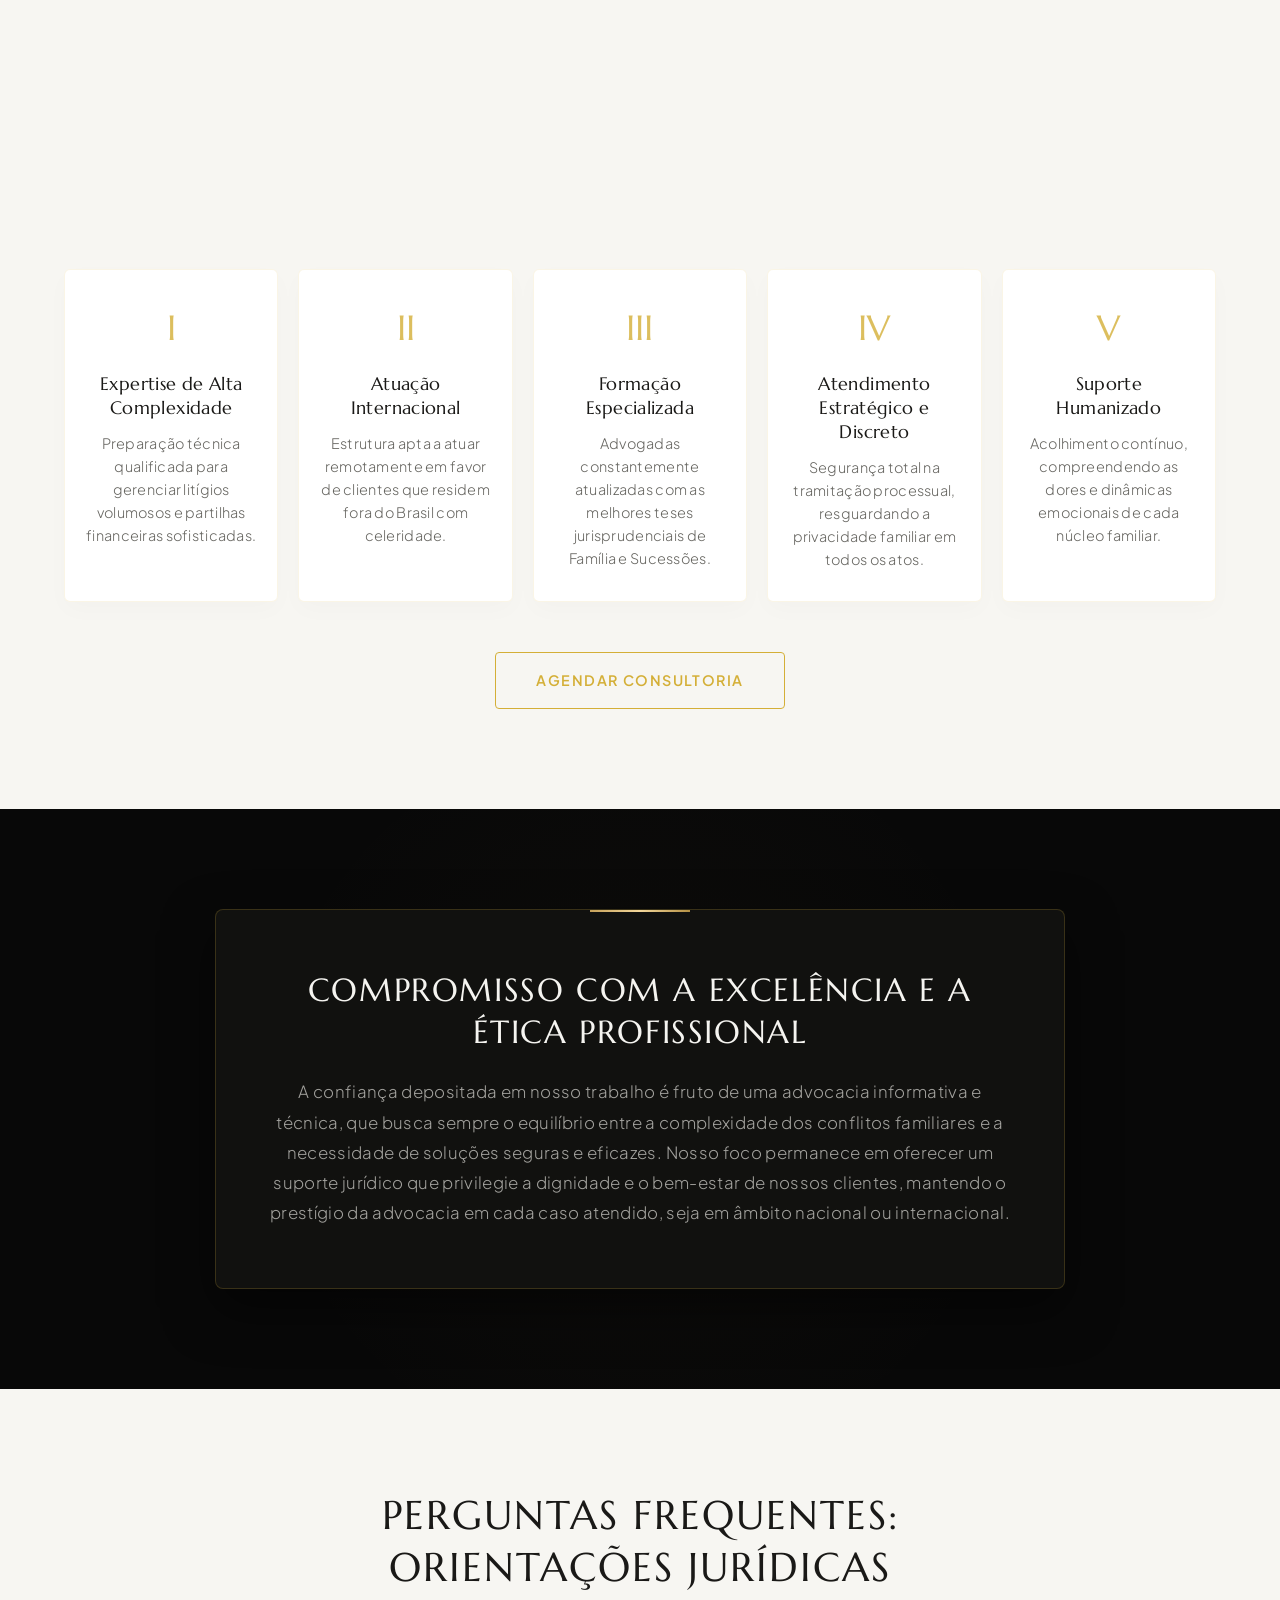
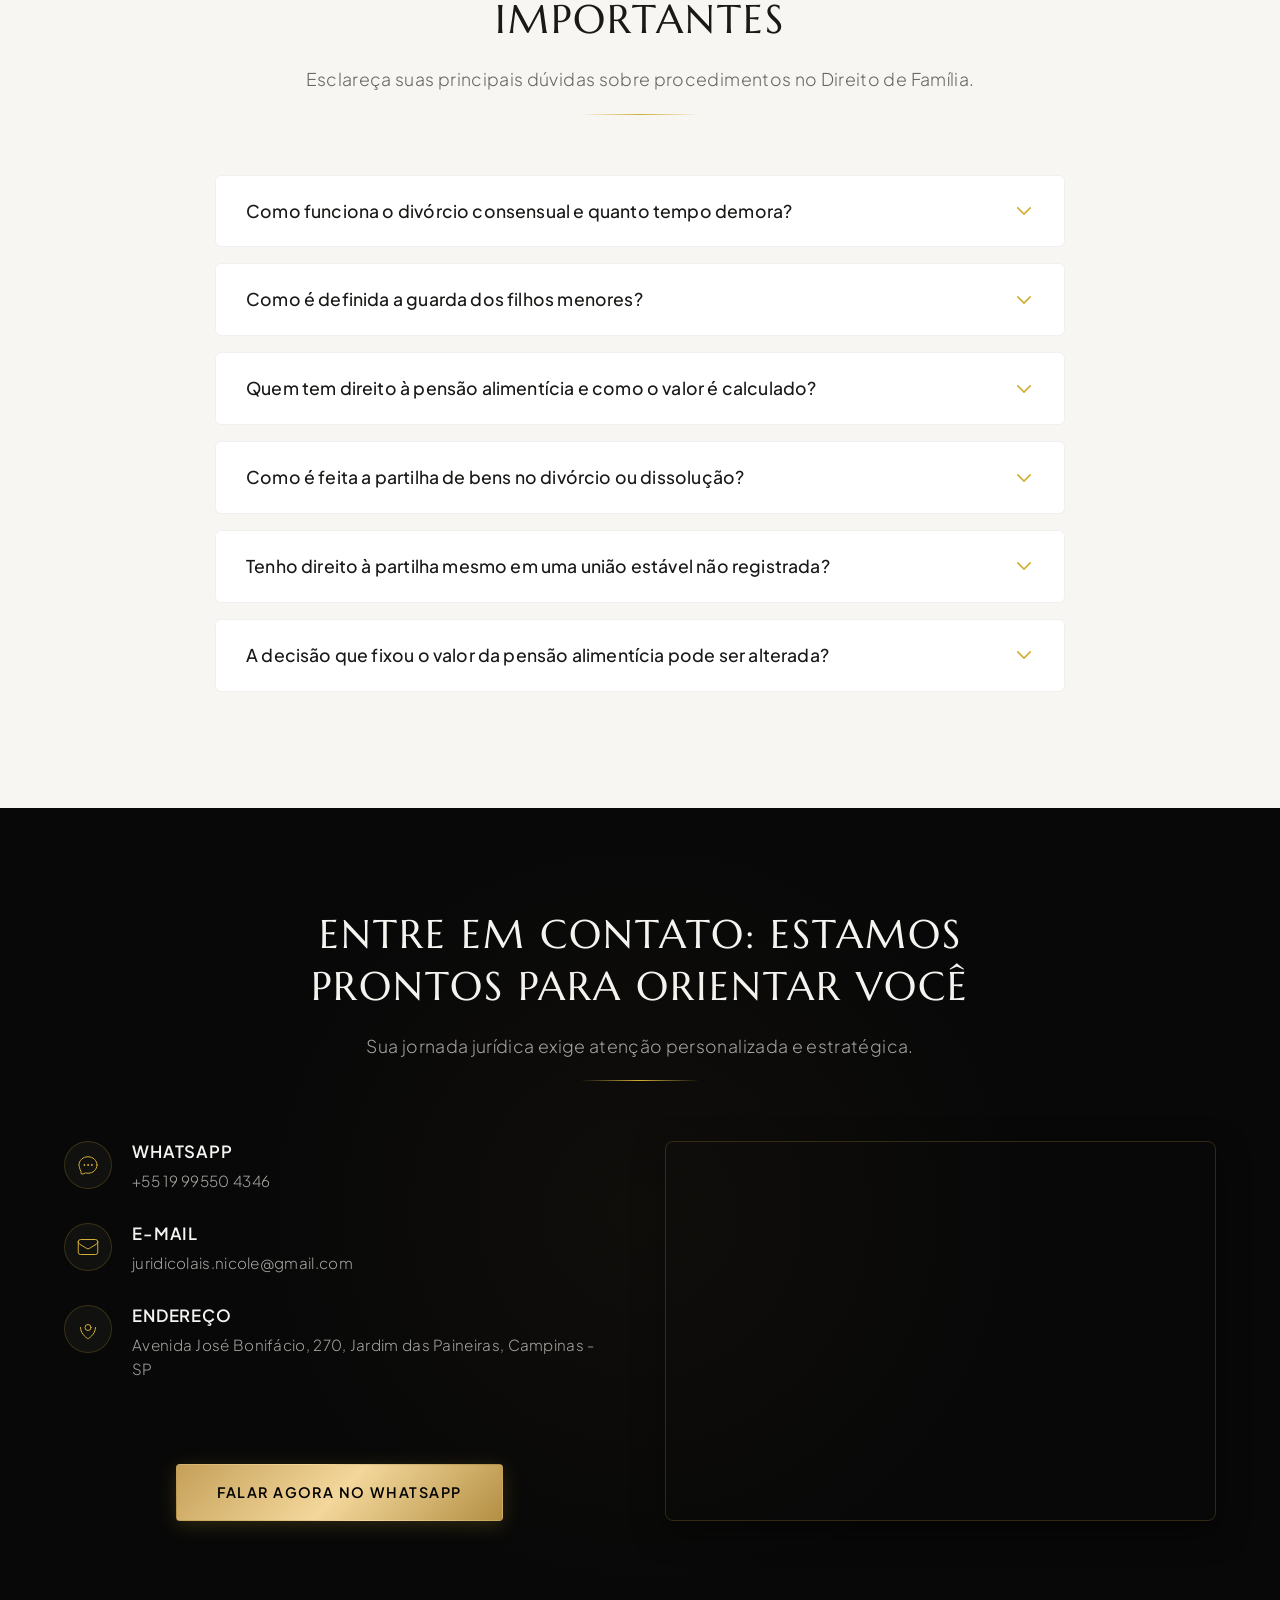
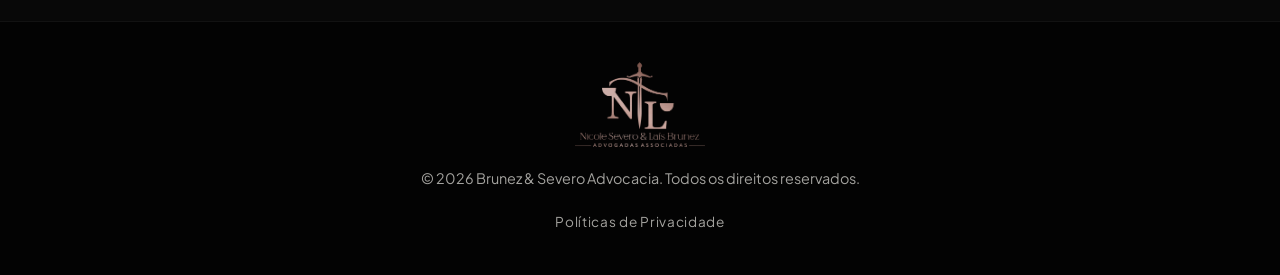
==== commit a84ed6e7: "Update index.html" ====
--- a/index.html
+++ b/index.html
@@ -210,7 +210,7 @@
             <h2>
               <span class="gradient-text">Excelência e Dedicação:</span><br>A Trajetória da Brunez & Severo Advocacia
             </h2>
-            <div class="premium-divider" style="margin-left: 0;"></div>
+            <div class="premium-divider" style="margin-center: 0;"></div>
             <br>
             <p>
               Fundado por advogadas pós-graduadas e especialistas em Direito de Família, o escritório <strong>Brunez & Severo Advocacia</strong> consolidou sua reputação sob a égide da discrição, da excelência técnica e do acolhimento humano. Com mais de 8 anos de sólida atuação no mercado, a banca assessora demandas de alta complexidade, garantindo a proteção patrimonial e familiar de seus constituintes.
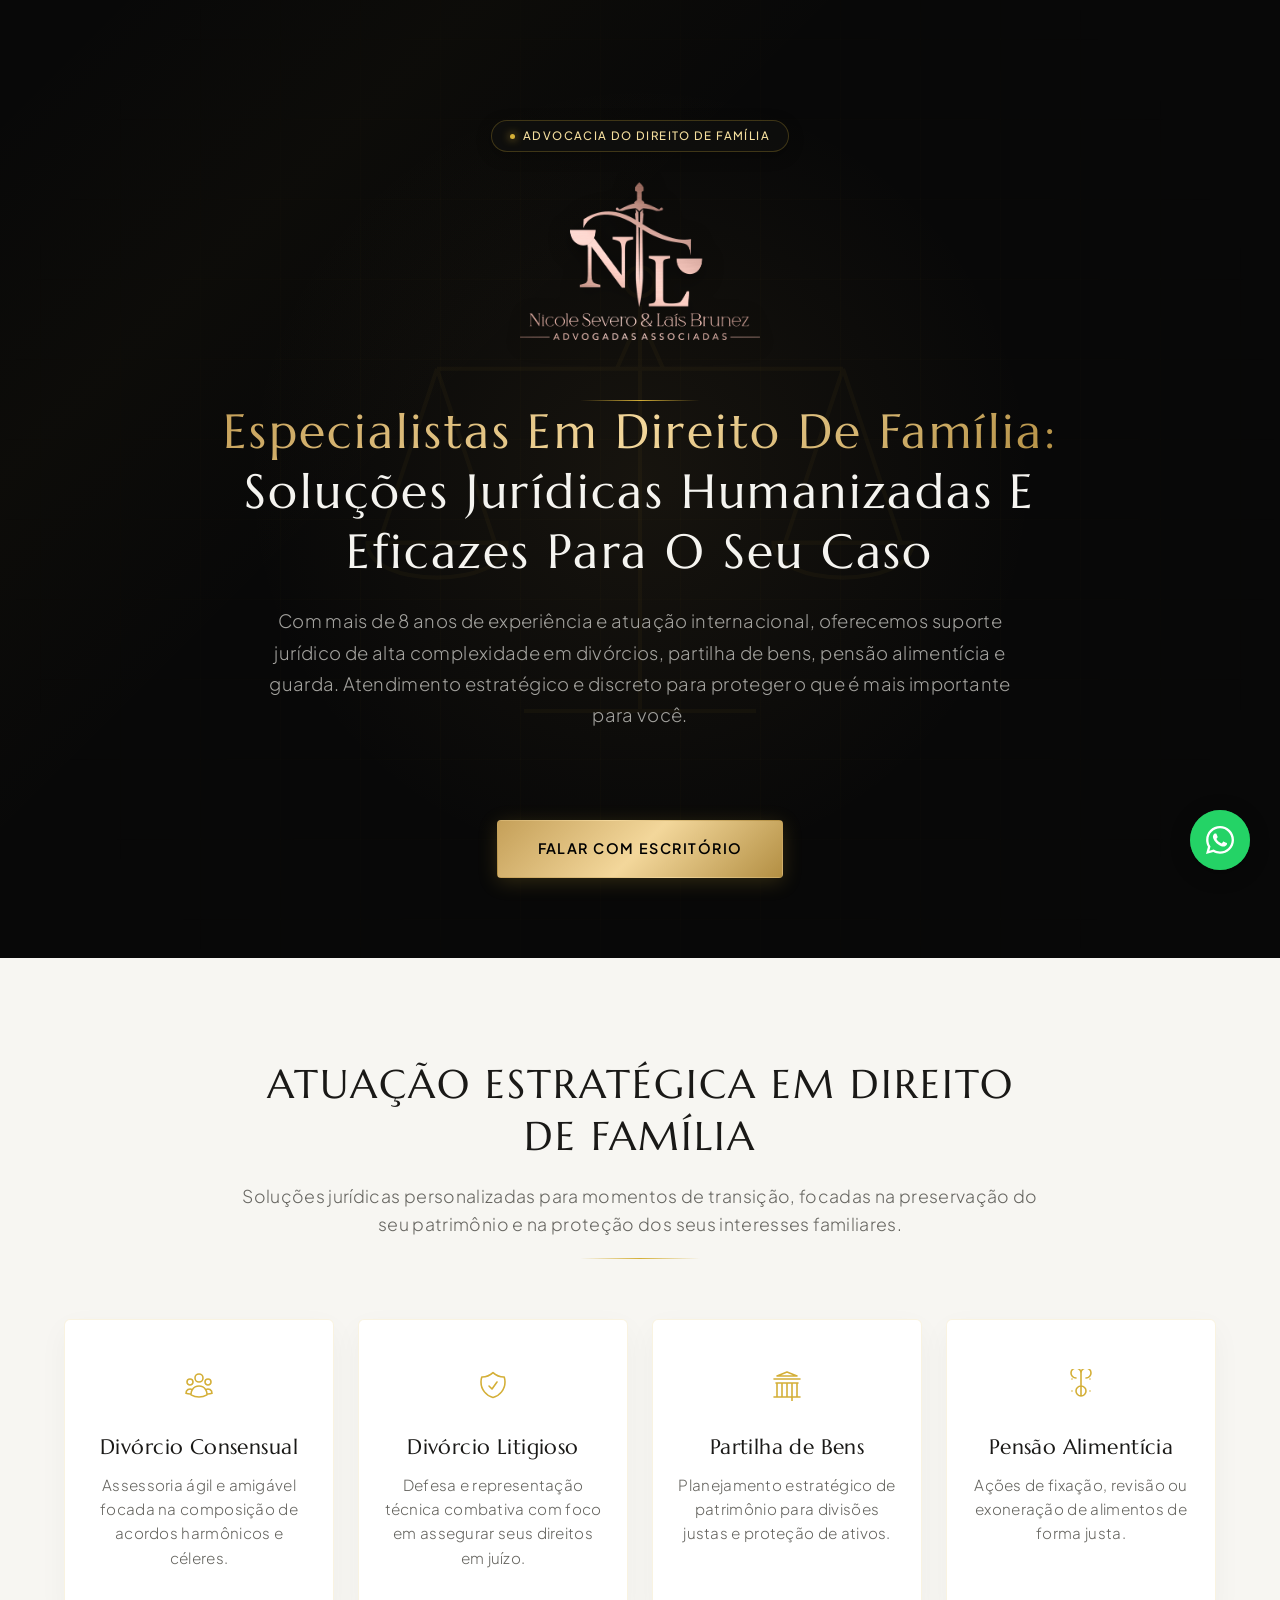
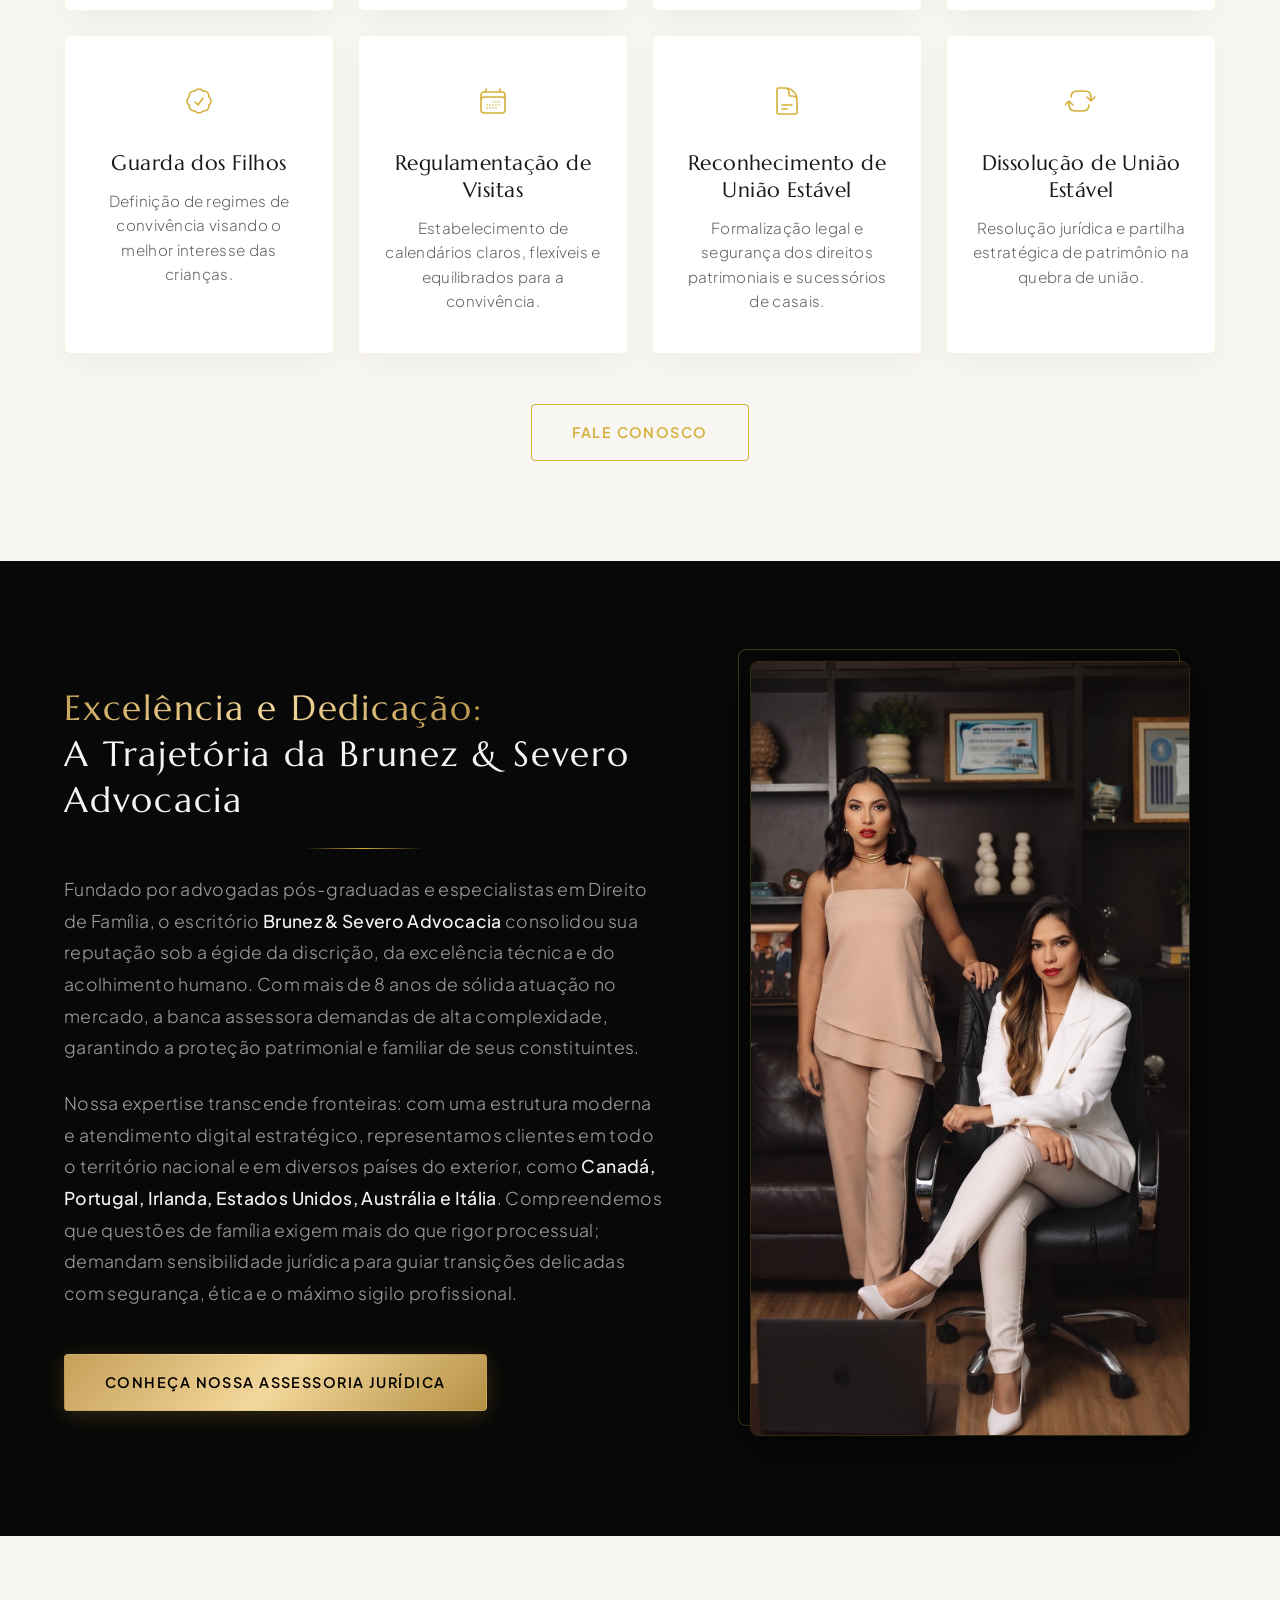
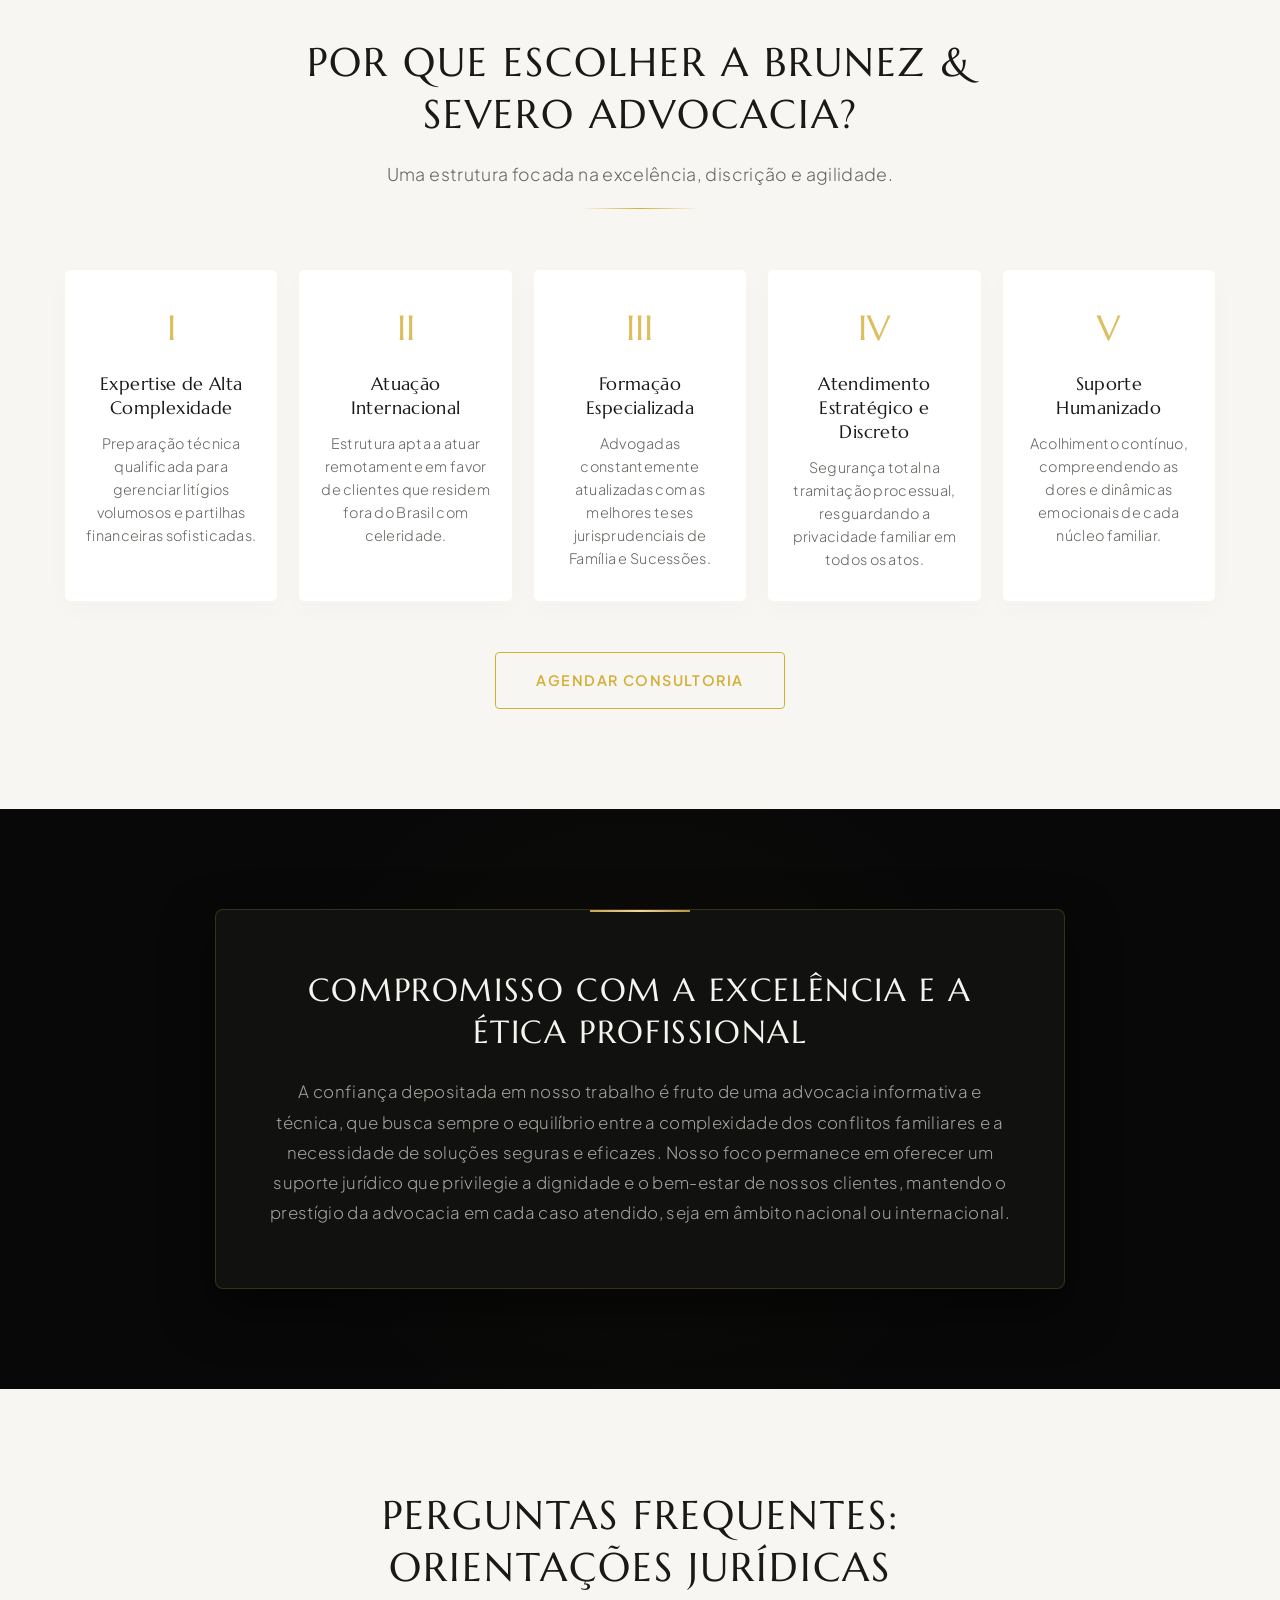
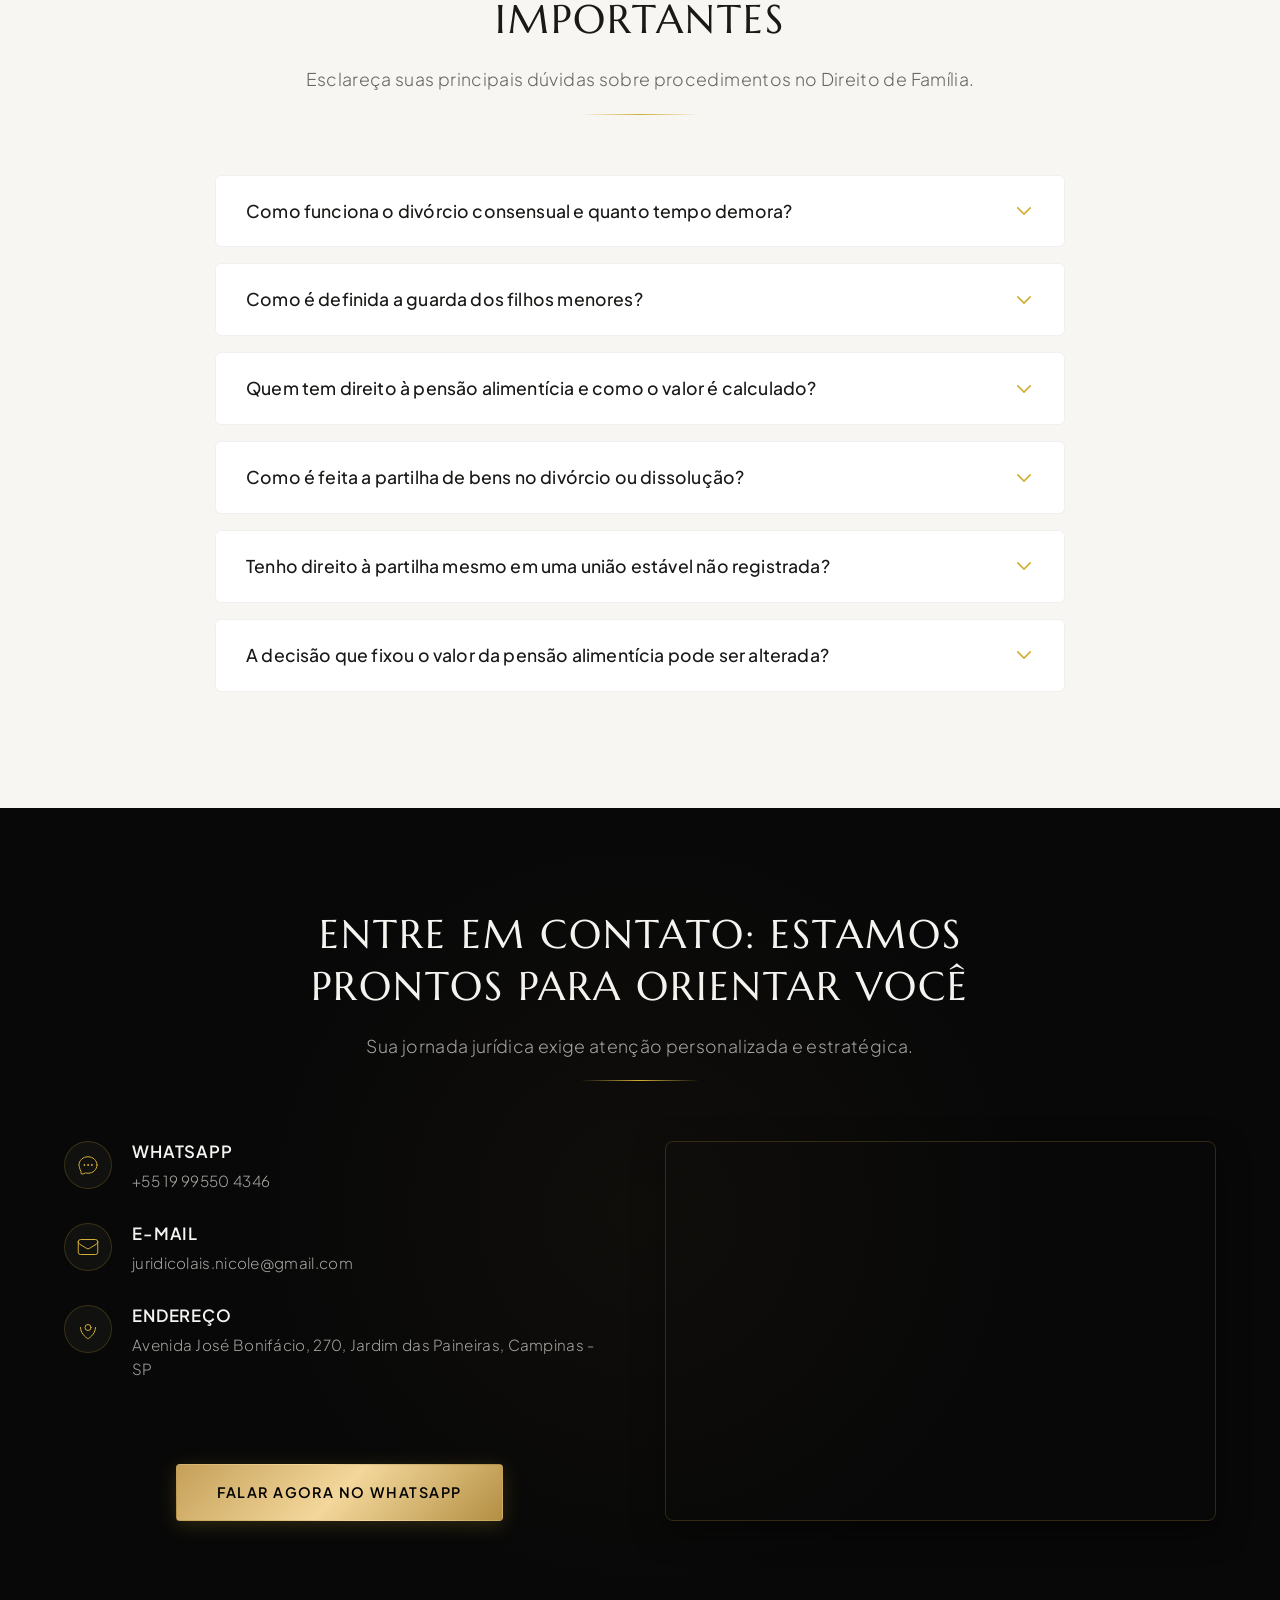
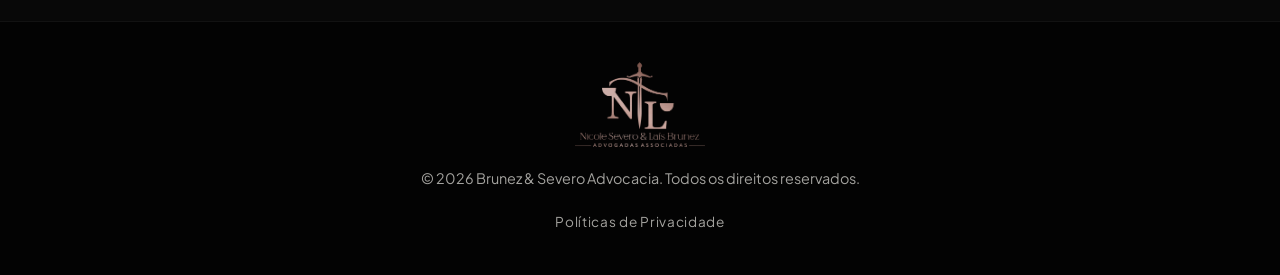
==== commit ed7d6d49: "Update index.html" ====
--- a/index.html
+++ b/index.html
@@ -210,7 +210,7 @@
             <h2>
               <span class="gradient-text">Excelência e Dedicação:</span><br>A Trajetória da Brunez & Severo Advocacia
             </h2>
-            <div class="premium-divider" style="margin-center: 0;"></div>
+            <div class="premium-divider"></div>
             <br>
             <p>
               Fundado por advogadas pós-graduadas e especialistas em Direito de Família, o escritório <strong>Brunez & Severo Advocacia</strong> consolidou sua reputação sob a égide da discrição, da excelência técnica e do acolhimento humano. Com mais de 8 anos de sólida atuação no mercado, a banca assessora demandas de alta complexidade, garantindo a proteção patrimonial e familiar de seus constituintes.
